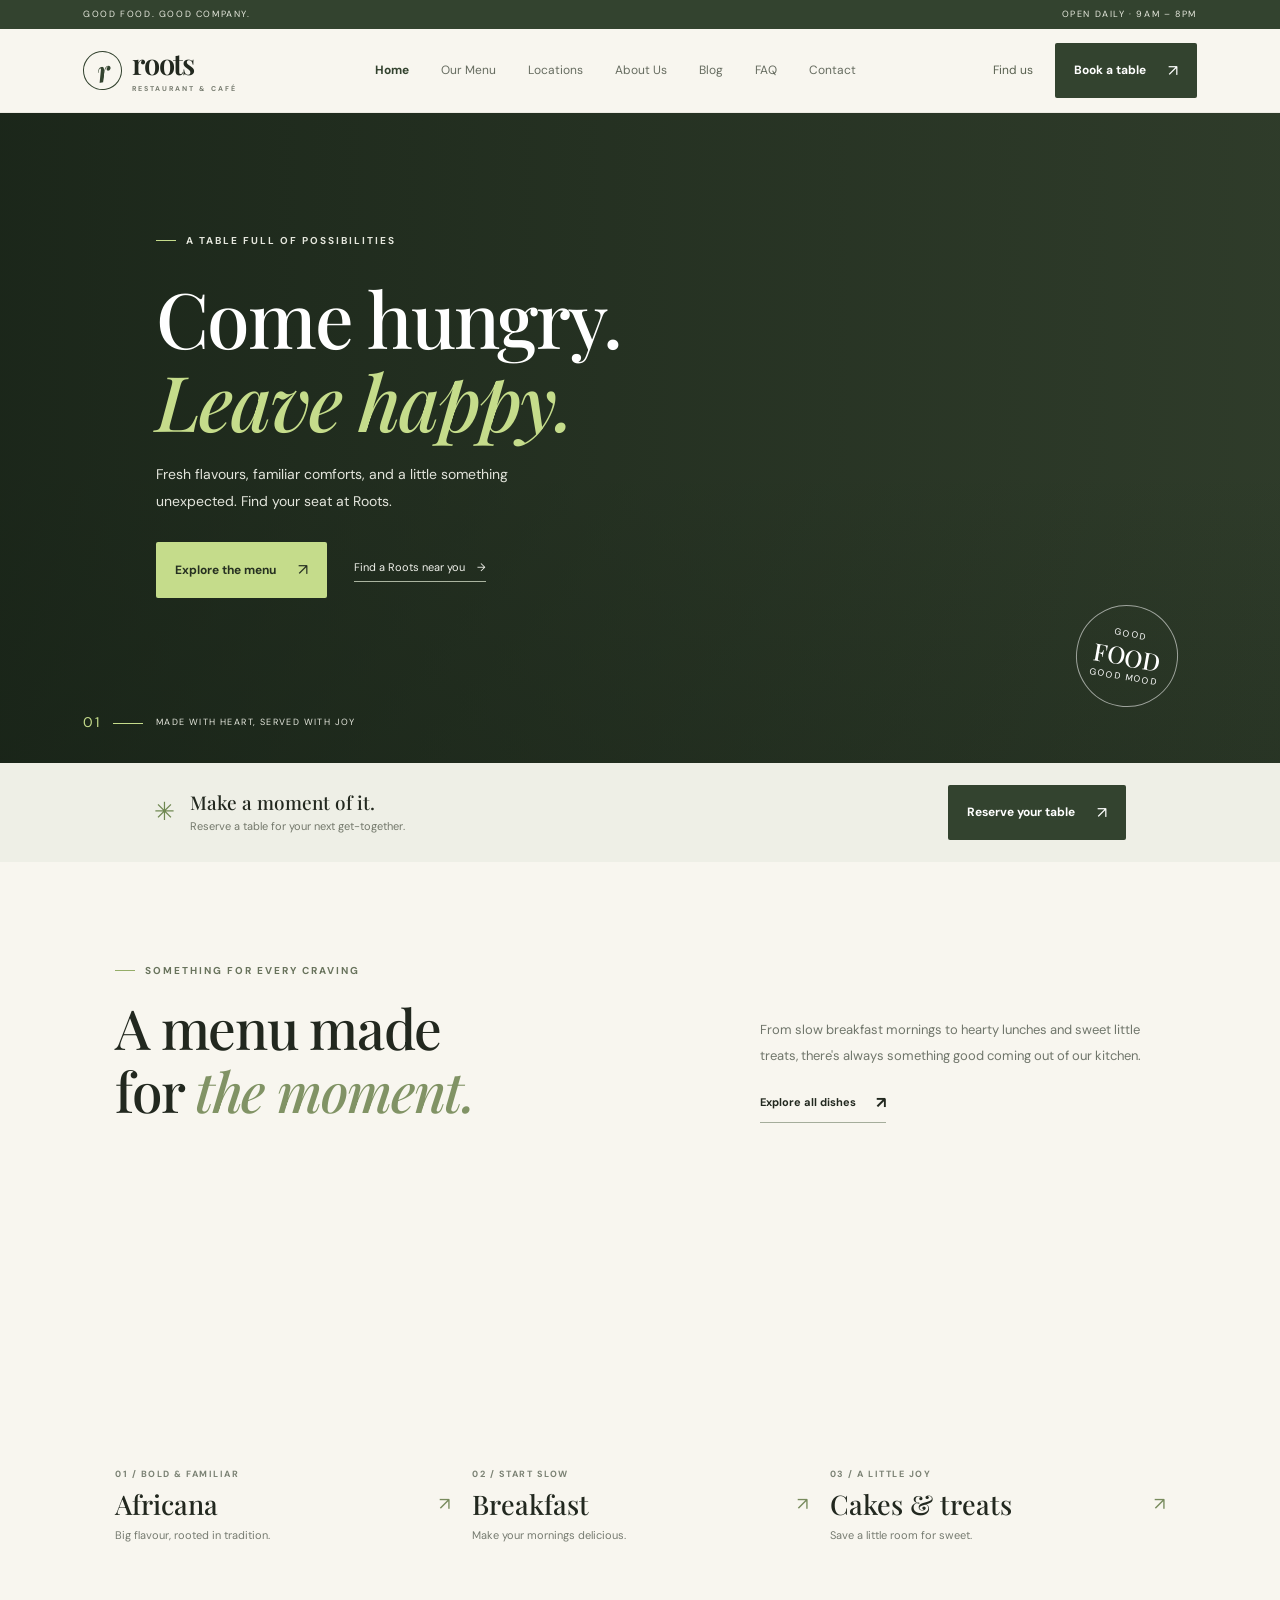
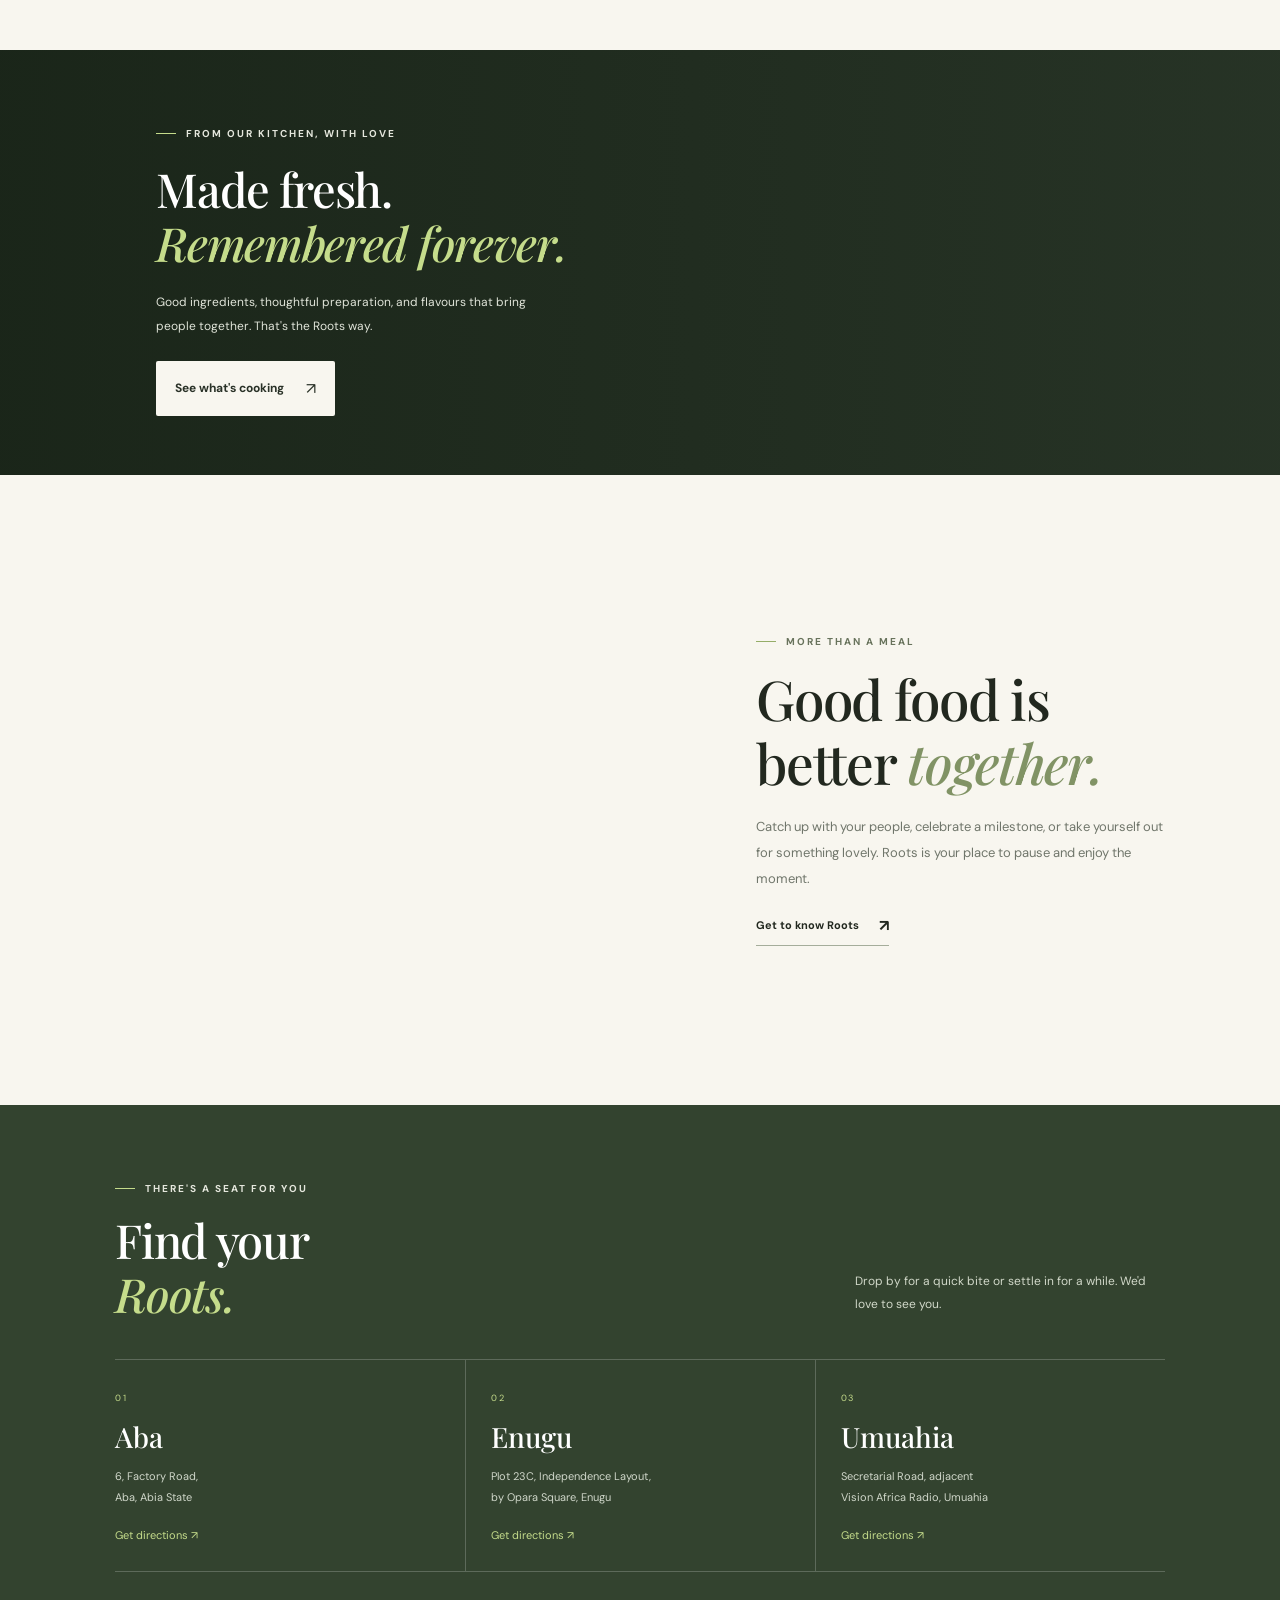
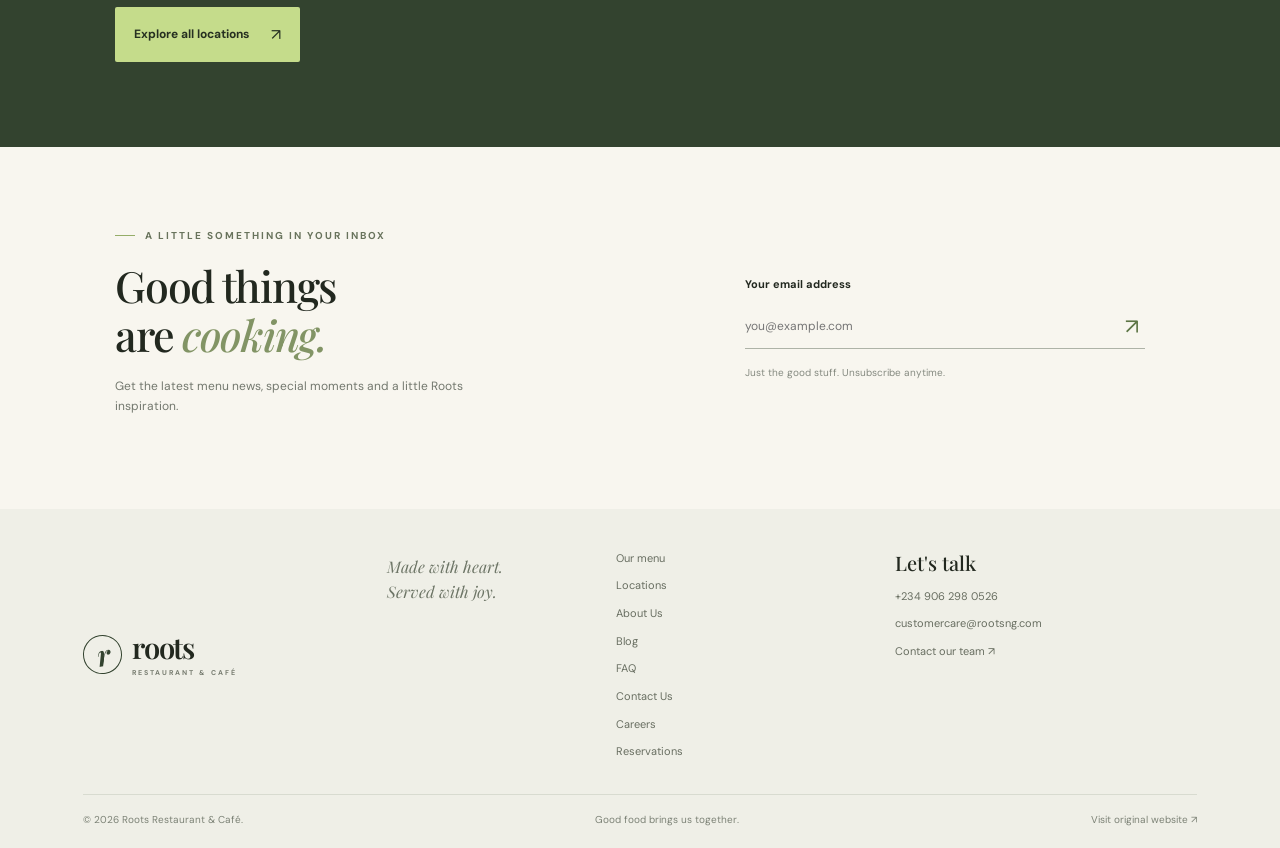
==== index.html @ daa07c72 "Add files via upload" ====
<!DOCTYPE html>
<html lang="en">
  <head>
    <meta charset="utf-8">
    <meta content="width=device-width,initial-scale=1" name="viewport">
    <meta content="Roots Restaurant &amp; Cafe — delicious food, warm hospitality and memorable moments." name="description">
    <title>Roots Restaurant & Café — Good food. Good company.</title>
    <link href="https://images.unsplash.com" rel="preconnect">
    <link href="style.css" rel="stylesheet">
    <script defer="" src="script.js"></script>
  </head>
  <body>
    <div class="announcement">
      <span>GOOD FOOD. GOOD COMPANY.</span>
      <span>OPEN DAILY · 9AM – 8PM</span>
    </div>
    <header class="header">
      <a class="logo" href="index.html">
        <span class="logo-leaf">r</span>
        <span>
          roots
          <small>RESTAURANT & CAFÉ</small>
        </span>
      </a>
      <button aria-expanded="false" aria-label="Open menu" class="menu-toggle">
        <i></i>
        <i></i>
        <i></i>
      </button>
      <nav class="nav">
        <a class="active" href="index.html">Home</a>
        <a href="menu.html">Our Menu</a>
        <a href="location.html">Locations</a>
        <a href="about.html">About Us</a>
        <a href="blog.html">Blog</a>
        <a href="faq.html">FAQ</a>
        <a href="contact.html">Contact</a>
      </nav>
      <div class="header-cta">
        <a class="text-cta" href="location.html">Find us</a>
        <a class="button button-dark" href="reservation.html">
          Book a table
          <span>↗</span>
        </a>
      </div>
    </header>
    <main>
      <section class="hero">
        <div class="hero-bg"></div>
        <div class="hero-overlay"></div>
        <div class="hero-content">
          <div class="kicker kicker-light">
            <span></span>
            A TABLE FULL OF POSSIBILITIES
          </div>
          <h1>
            Come hungry.
            <br>
            <em>Leave happy.</em>
          </h1>
          <p>Fresh flavours, familiar comforts, and a little something unexpected. Find your seat at Roots.</p>
          <div class="hero-actions">
            <a class="button button-green" href="menu.html">
              Explore the menu
              <span>↗</span>
            </a>
            <a class="hero-link" href="location.html">
              Find a Roots near you
              <span>→</span>
            </a>
          </div>
        </div>
        <div class="hero-caption">
          <span>01</span>
          <span class="caption-line"></span>
          <span>MADE WITH HEART, SERVED WITH JOY</span>
        </div>
        <div class="hero-stamp">
          <span>GOOD</span>
          <b>FOOD</b>
          <span>GOOD MOOD</span>
        </div>
      </section>
      <section class="booking-strip">
        <div class="strip-copy">
          <span class="strip-icon">✳</span>
          <span>
            <b>Make a moment of it.</b>
            <small>Reserve a table for your next get-together.</small>
          </span>
        </div>
        <a class="button button-dark" href="reservation.html">
          Reserve your table
          <span>↗</span>
        </a>
      </section>
      <section class="section menu-intro">
        <div class="section-top">
          <div>
            <div class="kicker">
              <span></span>
              SOMETHING FOR EVERY CRAVING
            </div>
            <h2>
              A menu made
              <br>
              for
              <em>the moment.</em>
            </h2>
          </div>
          <div class="intro-text">
            <p>From slow breakfast mornings to hearty lunches and sweet little treats, there's always something good coming out of our kitchen.</p>
            <a class="under-link" href="menu.html">
              Explore all dishes
              <span>↗</span>
            </a>
          </div>
        </div>
        <div class="category-grid">
          <a class="category-card category-africana" href="menu.html#africana">
            <div class="category-img"></div>
            <span class="category-number">01 / BOLD & FAMILIAR</span>
            <div class="category-bottom">
              <h3>Africana</h3>
              <span>↗</span>
            </div>
            <p>Big flavour, rooted in tradition.</p>
          </a>
          <a class="category-card category-breakfast" href="menu.html#breakfast">
            <div class="category-img"></div>
            <span class="category-number">02 / START SLOW</span>
            <div class="category-bottom">
              <h3>Breakfast</h3>
              <span>↗</span>
            </div>
            <p>Make your mornings delicious.</p>
          </a>
          <a class="category-card category-cakes" href="menu.html#cakes">
            <div class="category-img"></div>
            <span class="category-number">03 / A LITTLE JOY</span>
            <div class="category-bottom">
              <h3>Cakes & treats</h3>
              <span>↗</span>
            </div>
            <p>Save a little room for sweet.</p>
          </a>
        </div>
      </section>
      <section class="specials">
        <div class="specials-image"></div>
        <div class="specials-content">
          <div class="kicker kicker-light">
            <span></span>
            FROM OUR KITCHEN, WITH LOVE
          </div>
          <h2>
            Made fresh.
            <br>
            <em>Remembered forever.</em>
          </h2>
          <p>Good ingredients, thoughtful preparation, and flavours that bring people together. That's the Roots way.</p>
          <a class="button button-light" href="menu.html">
            See what's cooking
            <span>↗</span>
          </a>
        </div>
      </section>
      <section class="section experience">
        <div class="experience-image"></div>
        <div class="experience-copy">
          <div class="kicker">
            <span></span>
            MORE THAN A MEAL
          </div>
          <h2>
            Good food is
            <br>
            better
            <em>together.</em>
          </h2>
          <p>Catch up with your people, celebrate a milestone, or take yourself out for something lovely. Roots is your place to pause and enjoy the moment.</p>
          <a class="under-link" href="about.html">
            Get to know Roots
            <span>↗</span>
          </a>
        </div>
      </section>
      <section class="locations">
        <div class="section">
          <div class="kicker kicker-light">
            <span></span>
            THERE'S A SEAT FOR YOU
          </div>
          <div class="location-heading">
            <h2>
              Find your
              <br>
              <em>Roots.</em>
            </h2>
            <p>Drop by for a quick bite or settle in for a while. We'd love to see you.</p>
          </div>
          <div class="location-grid">
            <article>
              <span class="location-num">01</span>
              <h3>Aba</h3>
              <p>
                6, Factory Road,
                <br>
                Aba, Abia State
              </p>
              <a href="location.html#aba">Get directions ↗</a>
            </article>
            <article>
              <span class="location-num">02</span>
              <h3>Enugu</h3>
              <p>
                Plot 23C, Independence Layout,
                <br>
                by Opara Square, Enugu
              </p>
              <a href="location.html#enugu">Get directions ↗</a>
            </article>
            <article>
              <span class="location-num">03</span>
              <h3>Umuahia</h3>
              <p>
                Secretarial Road, adjacent
                <br>
                Vision Africa Radio, Umuahia
              </p>
              <a href="location.html#umuahia">Get directions ↗</a>
            </article>
          </div>
          <a class="button button-green" href="location.html">
            Explore all locations
            <span>↗</span>
          </a>
        </div>
      </section>
      <section class="newsletter section">
        <div>
          <div class="kicker">
            <span></span>
            A LITTLE SOMETHING IN YOUR INBOX
          </div>
          <h2>
            Good things
            <br>
            are
            <em>cooking.</em>
          </h2>
          <p>Get the latest menu news, special moments and a little Roots inspiration.</p>
        </div>
        <form id="newsletter-form">
          <label for="email">Your email address</label>
          <div class="email-row">
            <input id="email" placeholder="you@example.com" required="" type="email">
            <button aria-label="Subscribe" type="submit">↗</button>
          </div>
          <small>Just the good stuff. Unsubscribe anytime.</small>
        </form>
      </section>
    </main>
    <footer class="footer">
      <div class="footer-main">
        <a class="logo" href="index.html">
          <span class="logo-leaf">r</span>
          <span>
            roots
            <small>RESTAURANT & CAFÉ</small>
          </span>
        </a>
        <p>
          Made with heart.
          <br>
          Served with joy.
        </p>
        <div class="footer-links">
          <a href="menu.html">Our menu</a>
          <a href="location.html">Locations</a>
          <a href="about.html">About Us</a>
          <a href="blog.html">Blog</a>
          <a href="faq.html">FAQ</a>
          <a href="contact.html">Contact Us</a>
          <a href="careers.html">Careers</a>
          <a href="reservation.html">Reservations</a>
        </div>
        <div class="footer-contact">
          <b>Let's talk</b>
          <a href="tel:+2349062980526">+234 906 298 0526</a>
          <a href="mailto:customercare@rootsng.com">customercare@rootsng.com</a>
          <a href="contact.html">Contact our team ↗</a>
        </div>
      </div>
      <div class="footer-bottom">
        <span>© 2026 Roots Restaurant & Café.</span>
        <span>Good food brings us together.</span>
        <a href="https://www.rootsng.com/location" rel="noopener" target="_blank">Visit original website ↗</a>
      </div>
    </footer>
    <div aria-live="polite" class="toast" role="status"></div>
  </body>
</html>
---- style.css ----
@import url('https://fonts.googleapis.com/css2?family=DM+Sans:wght@400;500;600;700&family=Playfair+Display:ital,wght@0,500;0,600;0,700;1,500;1,600&display=swap');
:root {
    --ink:#22281f;
    --green:#33432f;
    --leaf:#c5dc8b;
    --cream:#f8f6ef;
    --muted:#74786d;
    --line:#e2e2d8;
    --serif:'Playfair Display',Georgia,serif;
    --sans:'DM Sans',Arial,sans-serif
}
* {
    box-sizing:border-box
}
html {
    scroll-behavior:smooth
}
body {
    margin:0;
    background:var(--cream);
    color:var(--ink);
    font-family:var(--sans);
    font-size:14px;
    line-height:1.7
}
a {
    color:inherit;
    text-decoration:none
}
button,input,select,textarea {
    font:inherit
}
button {
    cursor:pointer
}
.announcement {
    height:29px;
    background:var(--green);
    color:#e8eadf;
    display:flex;
    justify-content:space-between;
    align-items:center;
    padding:0 6.5%;
    font-size:8px;
    letter-spacing:1.6px
}
.header {
    height:84px;
    padding:0 6.5%;
    display:flex;
    align-items:center;
    justify-content:space-between;
    background:var(--cream);
    position:relative;
    z-index:10;
    border-bottom:1px solid #333b2510
}
.logo {
    display:flex;
    align-items:center;
    gap:10px;
    font-family:var(--serif);
    font-size:29px;
    font-weight:600;
    letter-spacing:-1.3px;
    line-height:1
}
.logo-leaf {
    display:grid;
    place-items:center;
    width:39px;
    height:39px;
    border:1px solid var(--green);
    border-radius:50%;
    color:var(--green);
    font-size:29px;
    font-style:italic;
    transform:rotate(-10deg)
}
.logo small {
    display:block;
    font:700 7px var(--sans);
    letter-spacing:2px;
    margin-top:6px;
    color:#777c70
}
.nav {
    display:flex;
    gap:32px;
    align-items:center;
    font-size:11px;
    color:#666c60
}
.nav a {
    padding:13px 0;
    transition:color .2s
}
.nav a:hover,.nav a.active {
    color:var(--green);
    font-weight:700
}
.header-cta {
    display:flex;
    align-items:center;
    gap:22px;
    font-size:11px
}
.text-cta {
    color:#596150
}
.button {
    display:inline-flex;
    align-items:center;
    justify-content:center;
    gap:22px;
    padding:14px 19px;
    border:0;
    border-radius:2px;
    font-size:11px;
    font-weight:700;
    transition:transform .2s,background .2s
}
.button:hover {
    transform:translateY(-2px)
}
.button span {
    font-size:16px;
    font-weight:400
}
.button-dark {
    background:var(--green);
    color:#fff
}
.button-dark:hover {
    background:#40543b
}
.button-green {
    background:var(--leaf);
    color:#263021
}
.button-green:hover {
    background:#d4e8a5
}
.button-light {
    background:#f8f6ef;
    color:#293127
}
.menu-toggle {
    display:none;
    border:0;
    background:none;
    padding:8px
}
.menu-toggle i {
    display:block;
    width:23px;
    height:2px;
    background:var(--green);
    margin:5px
}
.hero {
    height:650px;
    min-height:530px;
    position:relative;
    background:#303d2b;
    color:white;
    overflow:hidden
}
.hero-bg,.specials-image {
    position:absolute;
    inset:0;
    background-size:cover;
    background-position:center
}
.hero-bg {
    background-image:url('https://images.unsplash.com/photo-1414235077428-338989a2e8c0?auto=format&fit=crop&w=2200&q=88');
    background-position:center 56%;
    transform:scale(1.02)
}
.hero-overlay {
    position:absolute;
    inset:0;
    background:linear-gradient(90deg,rgba(21,32,21,.77),rgba(21,32,21,.36) 54%,rgba(21,32,21,.05)),linear-gradient(0deg,rgba(21,32,21,.25),transparent 45%)
}
.hero-content {
    position:relative;
    z-index:1;
    padding:119px 0 0 12.2%;
    max-width:740px
}
.kicker {
    display:flex;
    align-items:center;
    gap:10px;
    font-size:9px;
    letter-spacing:2px;
    font-weight:700;
    color:#68735c
}
.kicker>span {
    width:20px;
    height:1px;
    background:#95ad68;
    display:inline-block
}
.kicker-light {
    color:#e5e7dd
}
.kicker-light>span {
    background:var(--leaf)
}
.hero h1,.page-hero h1,.about-hero h1 {
    font:500 clamp(50px,6vw,80px)/1.08 var(--serif);
    letter-spacing:-2px;
    margin:27px 0 19px
}
.hero h1 em,.section h2 em,.specials h2 em,.location-heading h2 em,.page-hero h1 em,.callout h2 em,.about-hero h1 em,.experience-copy h2 em,.reservation-aside h3 em {
    color:var(--leaf);
    font-weight:500
}
.hero-content>p {
    max-width:430px;
    color:#e3e5dc;
    font-size:13px;
    line-height:1.95;
    margin-bottom:27px
}
.hero-actions {
    display:flex;
    align-items:center;
    gap:27px;
    flex-wrap:wrap
}
.hero-link {
    font-size:10px;
    color:#f0f1eb;
    border-bottom:1px solid #aab4a0;
    padding-bottom:5px
}
.hero-link span {
    margin-left:9px
}
.hero-caption {
    position:absolute;
    left:6.5%;
    bottom:28px;
    display:flex;
    align-items:center;
    gap:13px;
    color:#e5e7dd;
    font-size:8px;
    letter-spacing:1.4px
}
.hero-caption>span:first-child {
    font-size:14px;
    color:var(--leaf)
}
.caption-line {
    width:30px;
    height:1px;
    background:var(--leaf)
}
.hero-stamp {
    position:absolute;
    right:8%;
    bottom:56px;
    width:102px;
    height:102px;
    border:1px solid #ffffff8c;
    border-radius:50%;
    display:flex;
    flex-direction:column;
    align-items:center;
    justify-content:center;
    line-height:1.2;
    transform:rotate(10deg);
    font-size:8px;
    letter-spacing:1.5px
}
.hero-stamp b {
    font:500 24px var(--serif);
    letter-spacing:0
}
.booking-strip {
    padding:22px 12%;
    display:flex;
    justify-content:space-between;
    align-items:center;
    background:#eeefe6;
    gap:20px
}
.strip-copy {
    display:flex;
    align-items:center;
    gap:15px
}
.strip-icon {
    font-size:25px;
    color:#6e8750
}
.strip-copy b,.strip-copy small {
    display:block
}
.strip-copy b {
    font:500 19px var(--serif)
}
.strip-copy small {
    font-size:10px;
    color:#73786b;
    margin-top:2px
}
.section {
    width:82%;
    max-width:1250px;
    margin:0 auto
}
.menu-intro {
    padding:100px 0 105px
}
.section-top {
    display:grid;
    grid-template-columns:1fr .75fr;
    gap:10%;
    align-items:end;
    margin-bottom:37px
}
.section h2,.specials h2,.location-heading h2,.experience-copy h2,.newsletter h2 {
    font:500 clamp(37px,4.4vw,55px)/1.15 var(--serif);
    letter-spacing:-1.3px;
    margin:17px 0 0
}
.section h2 em,.experience-copy h2 em {
    color:#819365
}
.intro-text {
    max-width:405px
}
.intro-text p,.experience-copy p {
    font-size:12px;
    color:#70766b;
    line-height:2;
    margin-bottom:20px
}
.under-link {
    display:inline-flex;
    align-items:center;
    gap:20px;
    padding-bottom:6px;
    border-bottom:1px solid #a5ad9b;
    font-size:10px;
    font-weight:700
}
.under-link span {
    font-size:16px
}
.category-grid {
    display:grid;
    grid-template-columns:repeat(3,1fr);
    gap:22px
}
.category-card {
    display:block;
    min-width:0
}
.category-img {
    height:290px;
    background-size:cover;
    background-position:center;
    transition:transform .4s
}
.category-card:hover .category-img {
    transform:scale(1.015)
}
.category-africana .category-img {
    background-image:url('https://images.unsplash.com/photo-1604329760661-e71dc83f8f26?auto=format&fit=crop&w=900&q=85')
}
.category-breakfast .category-img {
    background-image:url('https://images.unsplash.com/photo-1533089860892-a7c6f0a88666?auto=format&fit=crop&w=900&q=85')
}
.category-cakes .category-img {
    background-image:url('https://images.unsplash.com/photo-1578985545062-69928b1d9587?auto=format&fit=crop&w=900&q=85')
}
.category-number {
    display:block;
    margin-top:17px;
    font-size:8px;
    letter-spacing:1.5px;
    color:#7a8173;
    font-weight:700
}
.category-bottom {
    display:flex;
    justify-content:space-between;
    align-items:center;
    margin-top:4px
}
.category-bottom h3 {
    font:500 27px var(--serif);
    margin:0
}
.category-bottom span {
    font-size:18px;
    color:#788b5d
}
.category-card p {
    font-size:10px;
    color:#767b70;
    margin:4px 0 0
}
.specials {
    height:425px;
    position:relative;
    color:white;
    overflow:hidden;
    background:#2b382a
}
.specials-image {
    background-image:url('https://images.unsplash.com/photo-1559339352-11d035aa65de?auto=format&fit=crop&w=1900&q=85');
    background-position:center 50%
}
.specials:after {
    content:"";
    position:absolute;
    inset:0;
    background:linear-gradient(90deg,rgba(23,34,22,.83),rgba(23,34,22,.22))
}
.specials-content {
    position:relative;
    z-index:1;
    padding:75px 0 0 12.2%;
    max-width:650px
}
.specials h2 {
    font-size:47px;
    margin:20px 0
}
.specials-content p {
    max-width:380px;
    color:#e0e4d9;
    font-size:11px;
    line-height:2;
    margin-bottom:23px
}
.experience {
    display:grid;
    grid-template-columns:1.05fr .8fr;
    gap:10%;
    align-items:center;
    padding-top:100px;
    padding-bottom:100px
}
.experience-image {
    min-height:430px;
    background:url('https://images.unsplash.com/photo-1552566626-52f8b828add9?auto=format&fit=crop&w=1200&q=85') center/cover
}
.experience-copy {
    max-width:420px
}
.experience-copy h2 {
    margin-bottom:20px
}
.locations {
    background:var(--green);
    color:#fff;
    padding:75px 0 85px
}
.locations .section {
    width:82%
}
.location-heading {
    display:flex;
    justify-content:space-between;
    align-items:end;
    gap:30px;
    margin-bottom:38px
}
.location-heading h2 {
    font-size:47px;
    margin:16px 0 0
}
.location-heading h2 em {
    color:var(--leaf)
}
.location-heading p {
    max-width:310px;
    font-size:11px;
    line-height:1.9;
    color:#d1d8c9;
    margin:0 0 5px
}
.location-grid {
    display:grid;
    grid-template-columns:repeat(3,1fr);
    gap:0;
    margin-bottom:35px;
    border-top:1px solid #ffffff35;
    border-bottom:1px solid #ffffff35
}
.location-grid article {
    padding:24px 22px 26px 0
}
.location-grid article+article {
    border-left:1px solid #ffffff35;
    padding-left:25px
}
.location-num {
    color:var(--leaf);
    font-size:9px;
    letter-spacing:1.5px
}
.location-grid h3 {
    font:500 28px var(--serif);
    margin:9px 0
}
.location-grid p {
    font-size:10px;
    color:#d0d7ca;
    line-height:1.9;
    margin-bottom:18px
}
.location-grid a {
    display:block;
    font-size:10px;
    color:var(--leaf);
    margin-top:9px
}
.newsletter {
    display:grid;
    grid-template-columns:1fr .8fr;
    gap:10%;
    align-items:center;
    padding-top:80px;
    padding-bottom:80px
}
.newsletter h2 {
    font-size:43px
}
.newsletter h2 em {
    color:#829465
}
.newsletter>div>p {
    font-size:11px;
    color:#73786e;
    max-width:370px;
    margin-top:16px
}
.newsletter form {
    width:100%;
    max-width:400px
}
.newsletter form label {
    font-size:10px;
    font-weight:700
}
.email-row {
    display:flex;
    border-bottom:1px solid #aeb3a7;
    margin:8px 0 10px
}
.email-row input {
    flex:1;
    min-width:0;
    padding:12px 0;
    border:0;
    background:transparent;
    outline:0;
    font-size:11px
}
.email-row button {
    border:0;
    background:transparent;
    color:#5d7545;
    font-size:22px
}
.newsletter form small {
    font-size:9px;
    color:#858a80
}
.footer {
    background:#efefe7;
    padding:40px 6.5% 20px
}
.footer-main {
    display:grid;
    grid-template-columns:1.1fr .8fr 1fr 1.2fr;
    gap:28px;
    padding-bottom:33px
}
.footer-main>p {
    font:italic 16px/1.6 var(--serif);
    color:#6d7566;
    margin:5px 0
}
.footer-links,.footer-contact {
    display:flex;
    flex-direction:column;
    gap:9px;
    font-size:10px;
    color:#686e61
}
.footer-contact b {
    font:500 20px var(--serif);
    color:var(--ink);
    margin-bottom:2px
}
.footer-bottom {
    border-top:1px solid #d8dbd0;
    padding-top:16px;
    display:flex;
    justify-content:space-between;
    gap:15px;
    font-size:9px;
    color:#7c8276
}
.page-hero {
    background:#eeefe6;
    padding:73px 9% 55px
}
.page-hero h1 {
    font-size:64px;
    margin:20px 0 14px
}
.page-hero h1 em {
    color:#819365
}
.page-hero>p {
    font-size:12px;
    color:#6f756a;
    max-width:510px
}
.menu-tabs {
    display:flex;
    flex-wrap:wrap;
    gap:10px;
    margin-top:30px
}
.menu-tabs a {
    padding:10px 15px;
    background:#fff;
    border:1px solid #e0e2d8;
    font-size:10px;
    transition:background .2s
}
.menu-tabs a:hover {
    background:var(--leaf)
}
.dishes-section {
    padding-top:60px;
    padding-bottom:30px;
    scroll-margin-top:25px
}
.dish-heading {
    margin-bottom:25px
}
.dish-heading h2 {
    font-size:37px;
    margin:12px 0 4px
}
.dish-heading h2 em {
    color:#819365
}
.dish-heading p {
    font-size:11px;
    color:#777d72;
    margin:0
}
.dish-grid {
    display:grid;
    grid-template-columns:1fr 1fr;
    gap:24px
}
.dish {
    display:grid;
    grid-template-columns:190px 1fr;
    gap:20px;
    align-items:center;
    background:#fff;
    padding:13px
}
.dish-img {
    height:150px;
    background-size:cover;
    background-position:center
}
.dish-breakfast {
    background-image:url('https://images.unsplash.com/photo-1533089860892-a7c6f0a88666?auto=format&fit=crop&w=600&q=80')
}
.dish-pancakes {
    background-image:url('https://images.unsplash.com/photo-1528207776546-365bb710ee93?auto=format&fit=crop&w=600&q=80')
}
.dish-rice {
    background-image:url('https://images.unsplash.com/photo-1604329760661-e71dc83f8f26?auto=format&fit=crop&w=600&q=80')
}
.dish-soup {
    background-image:url('https://images.unsplash.com/photo-1547592180-85f173990554?auto=format&fit=crop&w=600&q=80')
}
.dish-pasta {
    background-image:url('https://images.unsplash.com/photo-1473093295043-cdd812d0e601?auto=format&fit=crop&w=600&q=80')
}
.dish-chicken {
    background-image:url('https://images.unsplash.com/photo-1532550907401-a500c9a57435?auto=format&fit=crop&w=600&q=80')
}
.dish-noodles {
    background-image:url('https://images.unsplash.com/photo-1569718212165-3a8278d5f624?auto=format&fit=crop&w=600&q=80')
}
.dish-asian {
    background-image:url('https://images.unsplash.com/photo-1512058564366-18510be2db19?auto=format&fit=crop&w=600&q=80')
}
.dish-cake {
    background-image:url('https://images.unsplash.com/photo-1578985545062-69928b1d9587?auto=format&fit=crop&w=600&q=80')
}
.dish-dessert {
    background-image:url('https://images.unsplash.com/photo-1488477181946-6428a0291777?auto=format&fit=crop&w=600&q=80')
}
.dish-drink {
    background-image:url('https://images.unsplash.com/photo-1513558161293-cdaf765edfd7?auto=format&fit=crop&w=600&q=80')
}
.dish-coffee {
    background-image:url('https://images.unsplash.com/photo-1509042239860-f550ce710b93?auto=format&fit=crop&w=600&q=80')
}
.dish h3 {
    font:500 21px var(--serif);
    margin:0 0 6px
}
.dish p {
    font-size:10px;
    color:#74796e;
    margin:0 0 10px
}
.dish span {
    font-size:9px;
    color:#7b8b5d
}
.callout {
    background:var(--green);
    color:#fff;
    text-align:center;
    padding:70px 20px 78px
}
.callout h2 {
    font:500 45px/1.2 var(--serif);
    margin:18px 0 25px
}
.callout h2 em {
    color:var(--leaf)
}
.callout .kicker {
    justify-content:center
}
.locations-page {
    padding-top:65px;
    padding-bottom:85px
}
.location-feature {
    display:grid;
    grid-template-columns:1fr 1fr;
    gap:8%;
    align-items:center;
    margin-bottom:65px
}
.location-photo {
    min-height:360px;
    background:url('https://images.unsplash.com/photo-1559339352-11d035aa65de?auto=format&fit=crop&w=1000&q=85') center/cover
}
.location-feature-copy h2 {
    font:500 39px/1.2 var(--serif);
    margin:16px 0
}
.location-feature-copy h2 em {
    color:#819365
}
.location-feature-copy p {
    font-size:11px;
    color:#71776c;
    line-height:2;
    margin-bottom:22px
}
.location-cards {
    display:grid;
    grid-template-columns:repeat(3,1fr);
    gap:18px
}
.location-cards article {
    background:#fff;
    padding:23px;
    border:1px solid var(--line);
    scroll-margin-top:30px
}
.location-card-top {
    display:flex;
    justify-content:space-between;
    color:#7b856b;
    font-size:8px;
    letter-spacing:1.4px
}
.location-pin {
    font-size:20px;
    color:#82975f
}
.location-cards h3 {
    font:500 30px var(--serif);
    margin:15px 0 8px
}
.location-cards p {
    font-size:10px;
    color:#6f756a;
    line-height:1.9;
    min-height:40px
}
.location-cards a {
    display:block;
    color:#5b7043;
    font-size:10px;
    font-weight:700;
    margin-top:12px
}
.location-note {
    font-size:9px;
    color:#777d72;
    margin-top:20px
}
.about-hero {
    padding:80px 9% 70px
}
.about-hero h1 {
    font-size:68px
}
.about-hero h1 em {
    color:#819365
}
.about-hero>p {
    font-size:13px;
    line-height:2;
    color:#6e7469;
    max-width:650px
}
.about-wide-image {
    height:400px;
    margin-top:38px;
    background:url('https://images.unsplash.com/photo-1559339352-11d035aa65de?auto=format&fit=crop&w=1800&q=85') center/cover
}
.about-experience {
    padding-top:75px
}
.reservation-section {
    display:grid;
    grid-template-columns:minmax(0,1fr) 320px;
    gap:55px;
    padding-top:55px;
    padding-bottom:90px
}
.reservation-form {
    background:#fff;
    border:1px solid var(--line);
    padding:30px
}
.reservation-form h2 {
    font:500 30px var(--serif);
    margin:0 0 5px
}
.form-intro {
    font-size:11px;
    color:#74796e;
    margin-bottom:25px
}
.reservation-grid {
    display:grid;
    grid-template-columns:1fr 1fr;
    gap:0 17px
}
.reservation-form label {
    display:block;
    font-size:10px;
    font-weight:700;
    margin-bottom:15px
}
.reservation-form input,.reservation-form select,.reservation-form textarea {
    display:block;
    width:100%;
    padding:12px;
    border:1px solid var(--line);
    background:white;
    border-radius:0;
    margin-top:7px;
    font-size:11px;
    color:var(--ink)
}
.reservation-form .full-field {
    grid-column:1/-1
}
.form-note {
    font-size:9px;
    color:#797f73;
    margin:16px 0 0
}
.reservation-aside {
    background:#eeefe6;
    padding:23px;
    height:max-content
}
.reservation-aside-image {
    height:180px;
    background:url('https://images.unsplash.com/photo-1414235077428-338989a2e8c0?auto=format&fit=crop&w=700&q=80') center/cover;
    margin:-23px -23px 25px
}
.reservation-aside h3 {
    font:500 28px/1.25 var(--serif);
    margin:13px 0
}
.reservation-aside h3 em {
    color:#819365
}
.reservation-aside p,.reservation-aside small {
    font-size:10px;
    color:#73796e;
    line-height:1.9
}
.reservation-aside>a {
    display:block;
    font-size:10px;
    color:#52673d;
    font-weight:700;
    margin-top:12px
}
.reservation-aside small {
    display:block;
    margin-top:22px
}
.toast {
    position:fixed;
    bottom:22px;
    left:50%;
    transform:translate(-50%,20px);
    background:var(--green);
    color:#fff;
    padding:13px 19px;
    font-size:11px;
    z-index:50;
    opacity:0;
    pointer-events:none;
    transition:.25s;
    max-width:calc(100% - 30px);
    box-shadow:0 8px 30px #0002
}
.toast.show {
    opacity:1;
    transform:translate(-50%,0)
}
@media(max-width:1000px) {
    .header {
        padding:0 4%;
        height:75px
    }
    .nav {
        gap:18px
    }
    .header-cta {
        gap:12px
    }
    .section {
        width:88%
    }
    .hero-content,.specials-content {
        padding-left:8%
    }
    .category-img {
        height:240px
    }
    .dish {
        grid-template-columns:135px 1fr;
        gap:13px
    }
    .dish-img {
        height:135px
    }
    .footer-main {
        grid-template-columns:1fr 1fr;
        gap:25px
    }
    .locations .section {
        width:88%
    }
}
@media(max-width:760px) {
    .announcement {
        padding:0 5%;
        font-size:7px;
        letter-spacing:1px
    }
    .header {
        height:70px;
        padding:0 5%
    }
    .logo {
        font-size:26px
    }
    .logo-leaf {
        width:34px;
        height:34px;
        font-size:25px
    }
    .menu-toggle {
        display:block;
        order:3
    }
    .header-cta {
        margin-left:auto;
        margin-right:12px
    }
    .header-cta .text-cta {
        display:none
    }
    .header-cta .button {
        padding:11px 12px;
        font-size:10px;
        gap:9px
    }
    .nav {
        display:none;
        position:absolute;
        top:69px;
        left:0;
        right:0;
        background:var(--cream);
        padding:10px 5% 20px;
        box-shadow:0 15px 25px #0000000b;
        flex-direction:column;
        align-items:stretch;
        gap:0;
        border-bottom:1px solid var(--line)
    }
    .nav.open {
        display:flex
    }
    .nav a {
        padding:13px 0;
        border-bottom:1px solid var(--line)
    }
    .hero {
        height:600px;
        min-height:530px
    }
    .hero-content {
        padding:112px 7% 0
    }
    .hero h1 {
        font-size:clamp(51px,9vw,68px)
    }
    .hero-stamp {
        width:75px;
        height:75px;
        right:6%;
        bottom:65px;
        font-size:6px
    }
    .hero-stamp b {
        font-size:18px
    }
    .booking-strip {
        padding:20px 6%;
        gap:12px
    }
    .strip-copy {
        gap:10px
    }
    .strip-copy b {
        font-size:16px
    }
    .strip-copy small {
        font-size:9px
    }
    .booking-strip .button {
        font-size:9px;
        padding:12px;
        gap:8px;
        white-space:nowrap
    }
    .menu-intro {
        padding:75px 0
    }
    .section-top {
        grid-template-columns:1fr;
        gap:22px
    }
    .category-grid {
        gap:15px
    }
    .category-img {
        height:205px
    }
    .category-bottom h3 {
        font-size:22px
    }
    .specials-content {
        padding:75px 7% 0
    }
    .specials h2 {
        font-size:41px
    }
    .experience {
        grid-template-columns:1fr;
        gap:30px;
        padding-top:70px;
        padding-bottom:70px
    }
    .experience-image {
        min-height:330px
    }
    .location-heading {
        align-items:start;
        flex-direction:column;
        gap:14px
    }
    .location-grid article {
        padding-right:12px
    }
    .location-grid article+article {
        padding-left:14px
    }
    .location-grid h3 {
        font-size:24px
    }
    .newsletter {
        grid-template-columns:1fr;
        gap:25px;
        padding-top:65px;
        padding-bottom:65px
    }
    .footer-main {
        grid-template-columns:1fr 1fr
    }
    .footer-bottom {
        flex-wrap:wrap
    }
    .page-hero {
        padding:58px 7% 45px
    }
    .page-hero h1 {
        font-size:53px
    }
    .dish-grid {
        grid-template-columns:1fr
    }
    .dish {
        grid-template-columns:180px 1fr
    }
    .location-feature {
        grid-template-columns:1fr;
        gap:25px
    }
    .location-photo {
        min-height:300px
    }
    .location-cards {
        grid-template-columns:1fr 1fr
    }
    .about-hero {
        padding:60px 7%
    }
    .about-hero h1 {
        font-size:57px
    }
    .about-wide-image {
        height:300px
    }
    .reservation-section {
        grid-template-columns:1fr;
        gap:25px
    }
    .reservation-aside {
        max-width:none
    }
}
@media(max-width:520px) {
    .announcement {
        font-size:6px;
        letter-spacing:.8px
    }
    .header {
        height:65px
    }
    .nav {
        top:64px
    }
    .logo {
        font-size:24px;
        gap:7px
    }
    .logo small {
        font-size:6px;
        letter-spacing:1.5px
    }
    .logo-leaf {
        width:31px;
        height:31px;
        font-size:23px
    }
    .header-cta .button {
        padding:10px;
        font-size:9px
    }
    .hero {
        height:590px
    }
    .hero-content {
        padding:105px 7% 0
    }
    .hero h1 {
        font-size:51px;
        letter-spacing:-1.5px
    }
    .hero-content>p {
        font-size:12px
    }
    .hero-actions {
        gap:17px
    }
    .hero-link {
        font-size:9px
    }
    .hero-stamp {
        display:none
    }
    .hero-caption {
        left:7%;
        bottom:22px;
        font-size:7px
    }
    .booking-strip {
        align-items:start;
        flex-direction:column;
        padding:20px 6%
    }
    .strip-copy small {
        font-size:9px
    }
    .section {
        width:88%
    }
    .menu-intro {
        padding:62px 0
    }
    .section h2 {
        font-size:40px
    }
    .category-grid {
        grid-template-columns:1fr;
        gap:28px
    }
    .category-img {
        height:270px
    }
    .category-bottom h3 {
        font-size:26px
    }
    .specials {
        height:410px
    }
    .specials-content {
        padding:68px 7% 0
    }
    .specials h2 {
        font-size:38px
    }
    .experience-image {
        min-height:270px
    }
    .experience-copy h2 {
        font-size:39px
    }
    .locations {
        padding:60px 0
    }
    .location-heading h2 {
        font-size:43px
    }
    .location-grid {
        grid-template-columns:1fr
    }
    .location-grid article,.location-grid article+article {
        padding:20px 0;
        border-left:0;
        border-bottom:1px solid #ffffff35
    }
    .location-grid article:last-child {
        border-bottom:0
    }
    .location-grid h3 {
        font-size:27px
    }
    .newsletter h2 {
        font-size:40px
    }
    .footer-main {
        grid-template-columns:1fr;
        gap:22px
    }
    .footer-main>p {
        font-size:14px
    }
    .footer-bottom {
        font-size:8px;
        line-height:1.7
    }
    .page-hero {
        padding:52px 7% 38px
    }
    .page-hero h1 {
        font-size:45px;
        letter-spacing:-1.5px
    }
    .menu-tabs {
        gap:7px
    }
    .menu-tabs a {
        padding:9px 10px;
        font-size:9px
    }
    .dishes-section {
        padding-top:45px
    }
    .dish-heading h2 {
        font-size:33px
    }
    .dish {
        grid-template-columns:115px 1fr;
        gap:12px;
        padding:9px
    }
    .dish-img {
        height:125px
    }
    .dish h3 {
        font-size:18px
    }
    .dish p {
        font-size:9px
    }
    .dish span {
        font-size:8px
    }
    .callout {
        padding:55px 15px
    }
    .callout h2 {
        font-size:39px
    }
    .location-cards {
        grid-template-columns:1fr
    }
    .location-cards article {
        padding:22px
    }
    .location-photo {
        min-height:250px
    }
    .location-feature-copy h2 {
        font-size:35px
    }
    .about-hero {
        padding:52px 7%
    }
    .about-hero h1 {
        font-size:47px
    }
    .about-wide-image {
        height:240px
    }
    .reservation-section {
        padding-top:35px;
        padding-bottom:60px
    }
    .reservation-form {
        padding:20px
    }
    .reservation-grid {
        grid-template-columns:1fr
    }
    .reservation-form .full-field {
        grid-column:auto
    }
    .reservation-aside-image {
        height:150px
    }
}
@media(prefers-reduced-motion:reduce) {
    html {
        scroll-behavior:auto
    }
    *,*:before,*:after {
        transition:none!important
    }
}
/* Additional pages and mobile interaction refinements */
.page-content {
    width:82%;
    max-width:1150px;
    margin:0 auto;
    padding:70px 0 90px
}
.page-lead {
    max-width:650px;
    color:#6f756a;
    font-size:13px;
    line-height:2
}
.content-grid {
    display:grid;
    grid-template-columns:repeat(3,minmax(0,1fr));
    gap:22px;
    margin-top:35px
}
.content-card {
    background:#fff;
    padding:25px;
    border:1px solid #e8e8df
}
.content-card h2,.content-card h3 {
    font:500 25px var(--serif);
    margin:8px 0
}
.content-card p {
    font-size:11px;
    color:#71776c;
    line-height:1.9
}
.content-card a {
    display:inline-block;
    margin-top:10px;
    font-size:10px;
    font-weight:700;
    border-bottom:1px solid #a5ad9b;
    padding-bottom:5px
}
.eyebrow {
    font-size:9px;
    font-weight:700;
    letter-spacing:1.8px;
    color:#819365
}
.contact-grid {
    display:grid;
    grid-template-columns:.9fr 1.1fr;
    gap:45px;
    align-items:start
}
.contact-list {
    display:grid;
    gap:14px;
    margin-top:25px
}
.contact-item {
    padding:18px 0;
    border-bottom:1px solid var(--line)
}
.contact-item b {
    display:block;
    font:500 21px var(--serif);
    margin-bottom:4px
}
.contact-item p,.contact-item a {
    font-size:11px;
    color:#6f756a;
    margin:0
}
.simple-form {
    background:#fff;
    padding:28px;
    border:1px solid #e8e8df
}
.simple-form label {
    display:block;
    font-size:10px;
    font-weight:700;
    margin:13px 0 5px
}
.simple-form input,.simple-form select,.simple-form textarea {
    width:100%;
    padding:12px;
    border:1px solid #dfe1d7;
    background:#fcfcf8;
    border-radius:2px;
    font-size:11px
}
.simple-form textarea {
    min-height:110px;
    resize:vertical
}
.simple-form button {
    margin-top:17px
}
.faq-list {
    max-width:850px;
    margin-top:35px
}
.faq-list details {
    border-bottom:1px solid var(--line);
    padding:20px 0
}
.faq-list summary {
    cursor:pointer;
    font:500 21px var(--serif);
    list-style:none;
    display:flex;
    justify-content:space-between;
    gap:18px
}
.faq-list summary:after {
    content:'+';
    font:400 20px var(--sans);
    color:#819365
}
.faq-list details[open] summary:after {
    content:'−'
}
.faq-list details p {
    font-size:12px;
    line-height:2;
    color:#6f756a;
    max-width:740px
}
.blog-card {
    padding:0 0 22px;
    background:#fff;
    border:1px solid #e8e8df;
    overflow:hidden
}
.blog-image {
    height:190px;
    background-size:cover;
    background-position:center
}
.blog-card>div:last-child {
    padding:20px
}
.blog-card h2 {
    font:500 25px/1.3 var(--serif);
    margin:10px 0
}
.blog-card p {
    font-size:11px;
    color:#71776c;
    line-height:1.9
}
.career-note {
    padding:25px;
    background:#eeefe6;
    margin-top:28px
}
.career-note h2 {
    font:500 29px var(--serif);
    margin:0 0 8px
}
.career-note p {
    font-size:11px;
    color:#6f756a
}
.form-note {
    font-size:10px;
    color:#777d71;
    margin-top:10px
}
.page-banner {
    background:var(--green);
    color:white;
    padding:55px 9%;
    margin-top:10px
}
.page-banner h2 {
    font:500 38px var(--serif);
    margin:0 0 10px
}
.page-banner p {
    font-size:11px;
    color:#d5dccd;
    max-width:580px
}
.page-banner .button {
    margin-top:12px
}
@media(hover:hover) and (pointer:fine) {
    .category-card:hover .category-img {
        transform:scale(1.015)
    }
}
@media(hover:none),(pointer:coarse) {
    .category-card:hover .category-img {
        transform:none
    }
    .category-img,.dish-img,.blog-image {
        transform:none!important;
        transition:none!important
    }
}
@media(max-width:760px) {
    .page-content {
        width:88%;
        padding:48px 0 65px
    }
    .content-grid {
        grid-template-columns:1fr;
        gap:15px
    }
    .contact-grid {
        grid-template-columns:1fr;
        gap:25px
    }
    .simple-form {
        padding:20px
    }
    .blog-image {
        height:210px
    }
    .faq-list summary {
        font-size:19px
    }
    .page-banner {
        padding:40px 7%
    }
    .page-banner h2 {
        font-size:31px
    }
    .nav {
        max-height:calc(100vh - 80px);
        overflow-y:auto;
        gap:0
    }
    .nav a {
        padding:12px 0
    }
    .header-cta .button {
        white-space:nowrap
    }
}
/* Accessibility refinement: slightly larger text for easier reading */
body {
    font-size:15px
}
.announcement {
    font-size:9px
}
.nav,.header-cta {
    font-size:12px
}
.button {
    font-size:12px
}
.kicker {
    font-size:10px
}
.hero-content>p {
    font-size:14px
}
.hero-link {
    font-size:11px
}
.hero-caption {
    font-size:9px
}
.hero-stamp {
    font-size:9px
}
.strip-copy small {
    font-size:11px
}
.intro-text p,.experience-copy p {
    font-size:13px
}
.under-link {
    font-size:11px
}
.category-number {
    font-size:9px
}
.category-card p {
    font-size:11px
}
.specials-content p {
    font-size:12px
}
.location-heading p {
    font-size:12px
}
.location-grid p,.location-grid a {
    font-size:11px
}
.newsletter>div>p {
    font-size:12px
}
.newsletter form label {
    font-size:11px
}
.email-row input {
    font-size:12px
}
.newsletter form small {
    font-size:10px
}
.footer-links,.footer-contact {
    font-size:11px
}
.footer-bottom {
    font-size:10px
}
.page-hero>p,.page-lead {
    font-size:14px
}
.menu-tabs a {
    font-size:11px
}
.dish p {
    font-size:11px
}
.dish span {
    font-size:10px
}
.location-cards p,.location-cards a {
    font-size:12px
}
.location-note {
    font-size:10px
}
.reservation-form label,.simple-form label {
    font-size:11px
}
.form-intro,.reservation-form input,.reservation-form select,.reservation-form textarea,.simple-form input,.simple-form select,.simple-form textarea {
    font-size:12px
}
.form-note {
    font-size:11px
}
.reservation-aside p,.reservation-aside small,.reservation-aside>a {
    font-size:11px
}
.content-card p,.blog-card p,.career-note p {
    font-size:12px
}
.content-card a {
    font-size:11px
}
.eyebrow {
    font-size:10px
}
.contact-item p,.contact-item a {
    font-size:12px
}
.page-banner p {
    font-size:12px
}
@media(max-width:760px) {
    .announcement {
        font-size:8px
    }
    .header-cta .button {
        font-size:11px
    }
    .hero-content>p {
        font-size:14px
    }
    .strip-copy small {
        font-size:10px
    }
    .booking-strip .button {
        font-size:10px
    }
    .hero-link {
        font-size:10px
    }
    .footer-bottom {
        font-size:9px
    }
}
@media(max-width:520px) {
    .announcement {
        font-size:7px
    }
    .hero-content>p {
        font-size:13px
    }
    .menu-tabs a {
        font-size:10px
    }
    .dish p {
        font-size:11px
    }
    .dish span {
        font-size:9px
    }
    .footer-bottom {
        font-size:9px
    }
}
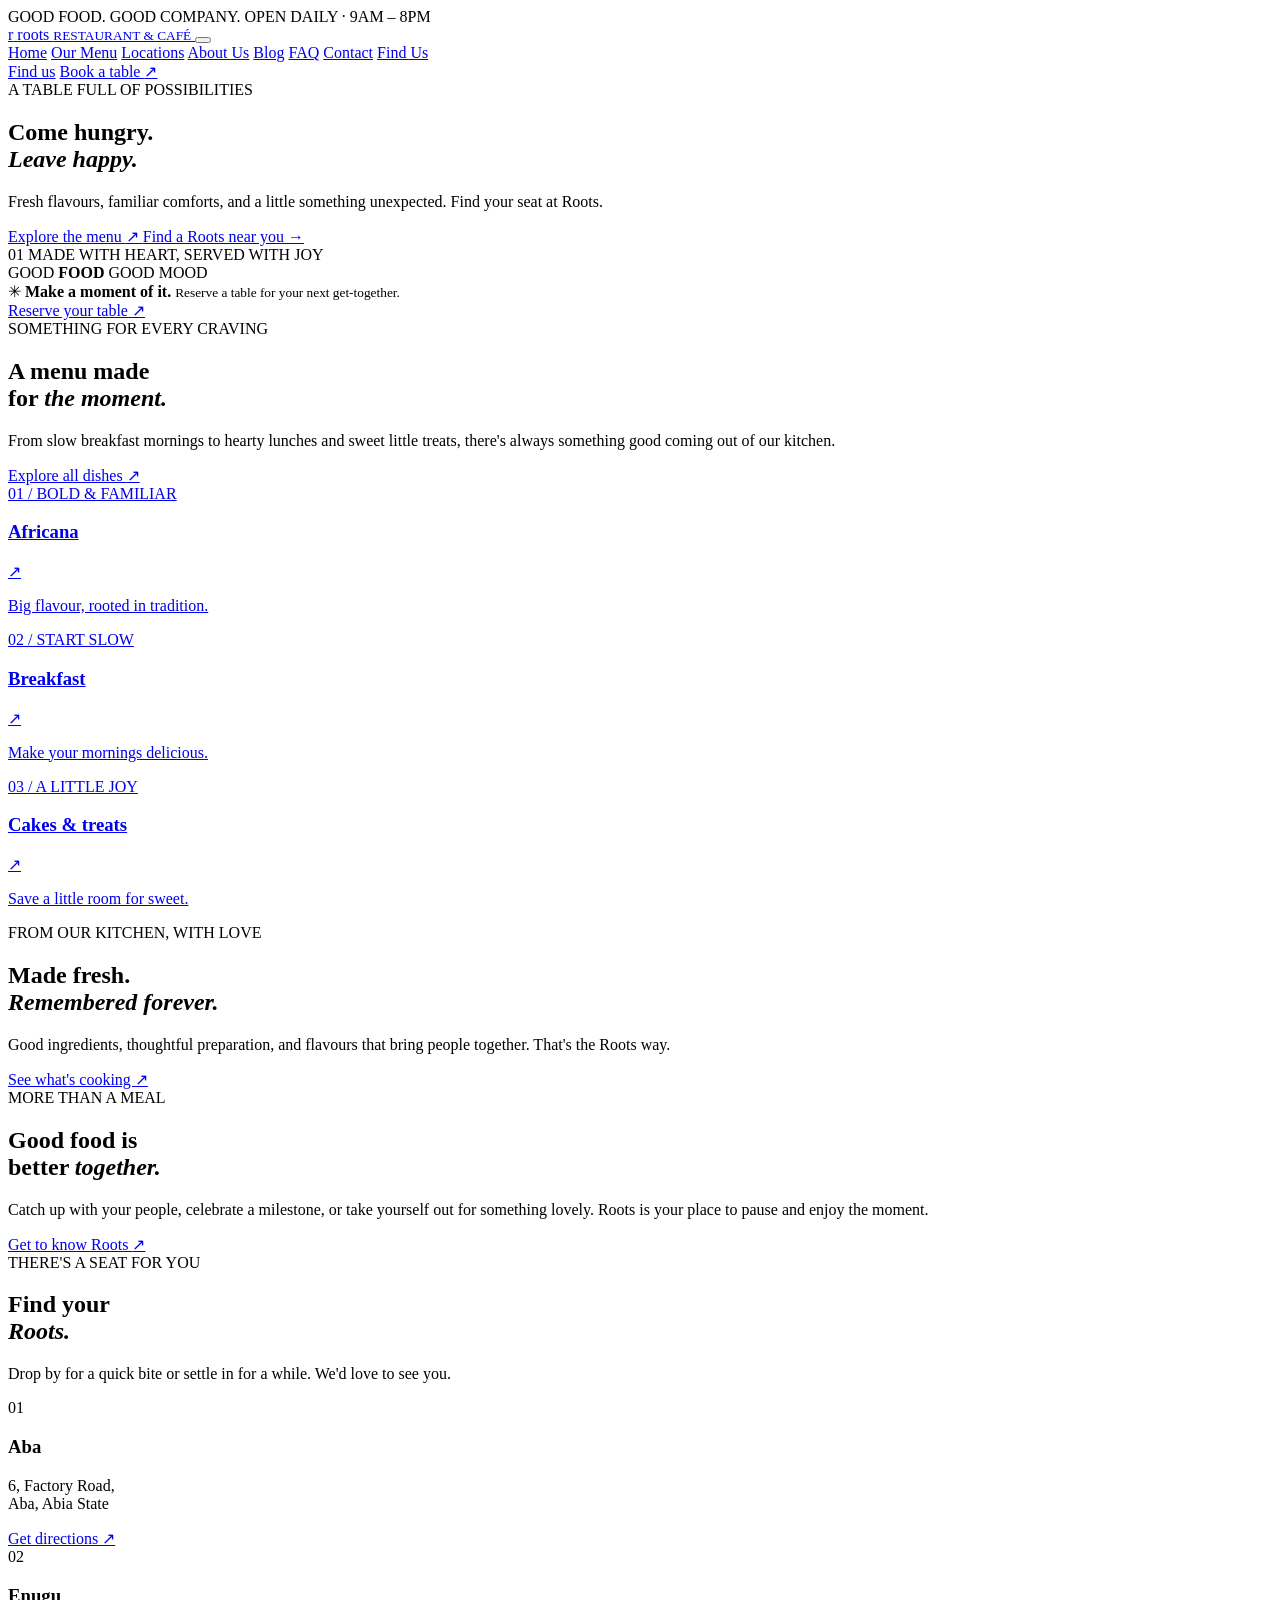
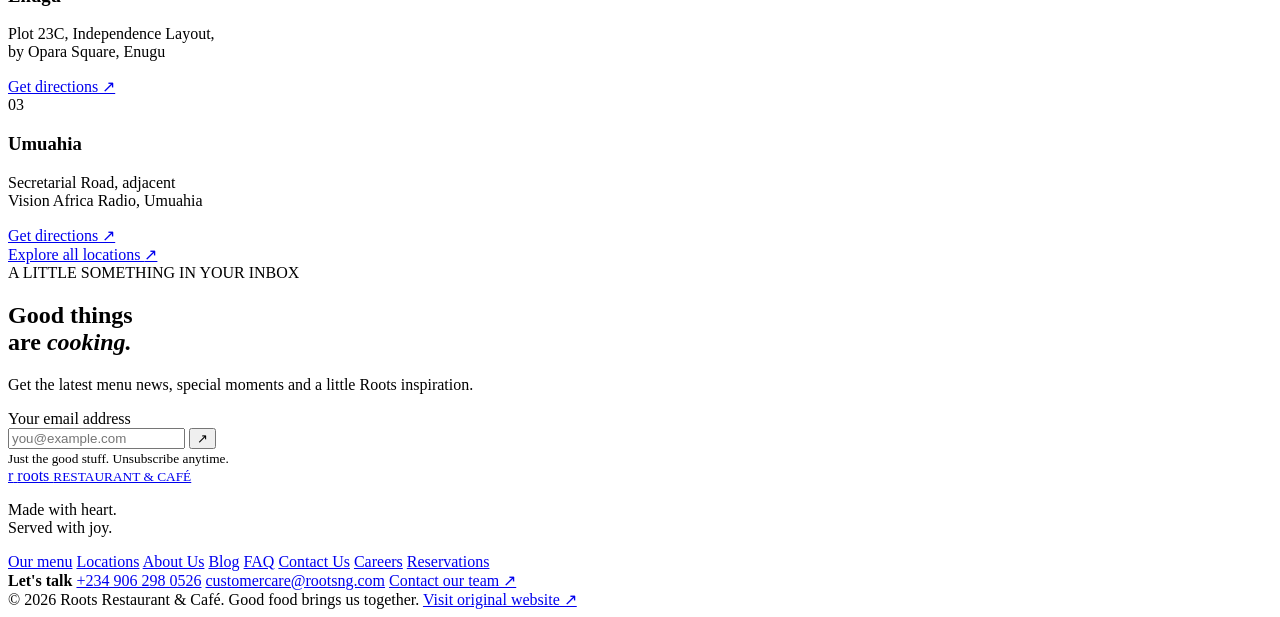
==== commit 3db4559f: "Add files via upload" ====
--- a/index.html
+++ b/index.html
@@ -6,8 +6,8 @@
     <meta content="Roots Restaurant &amp; Cafe — delicious food, warm hospitality and memorable moments." name="description">
     <title>Roots Restaurant & Café — Good food. Good company.</title>
     <link href="https://images.unsplash.com" rel="preconnect">
-    <link href="style.css" rel="stylesheet">
-    <script defer="" src="script.js"></script>
+    <link href="assets/css/style.css" rel="stylesheet">
+    <script defer="" src="assets/js/app.js"></script>
   </head>
   <body>
     <div class="announcement">
@@ -35,6 +35,7 @@
         <a href="blog.html">Blog</a>
         <a href="faq.html">FAQ</a>
         <a href="contact.html">Contact</a>
+        <a class="mobile-find-us" href="location.html">Find Us</a>
       </nav>
       <div class="header-cta">
         <a class="text-cta" href="location.html">Find us</a>
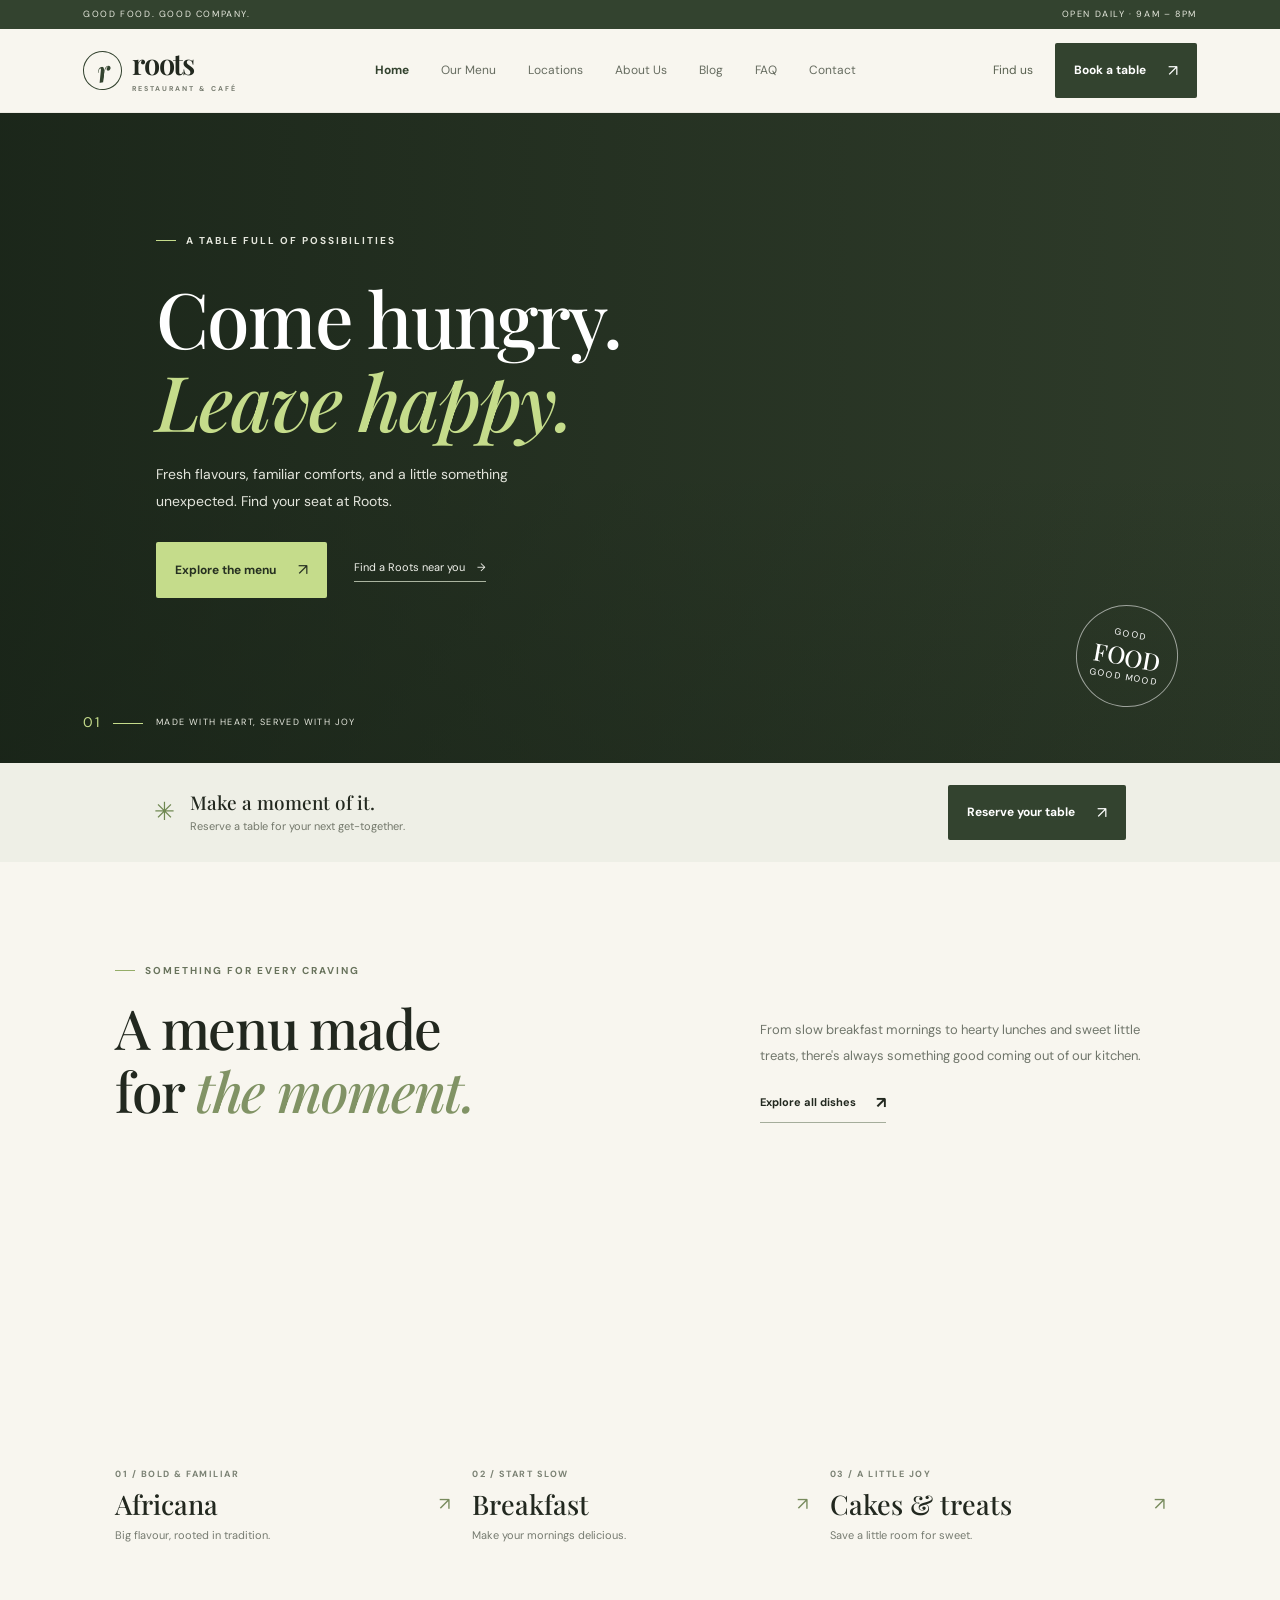
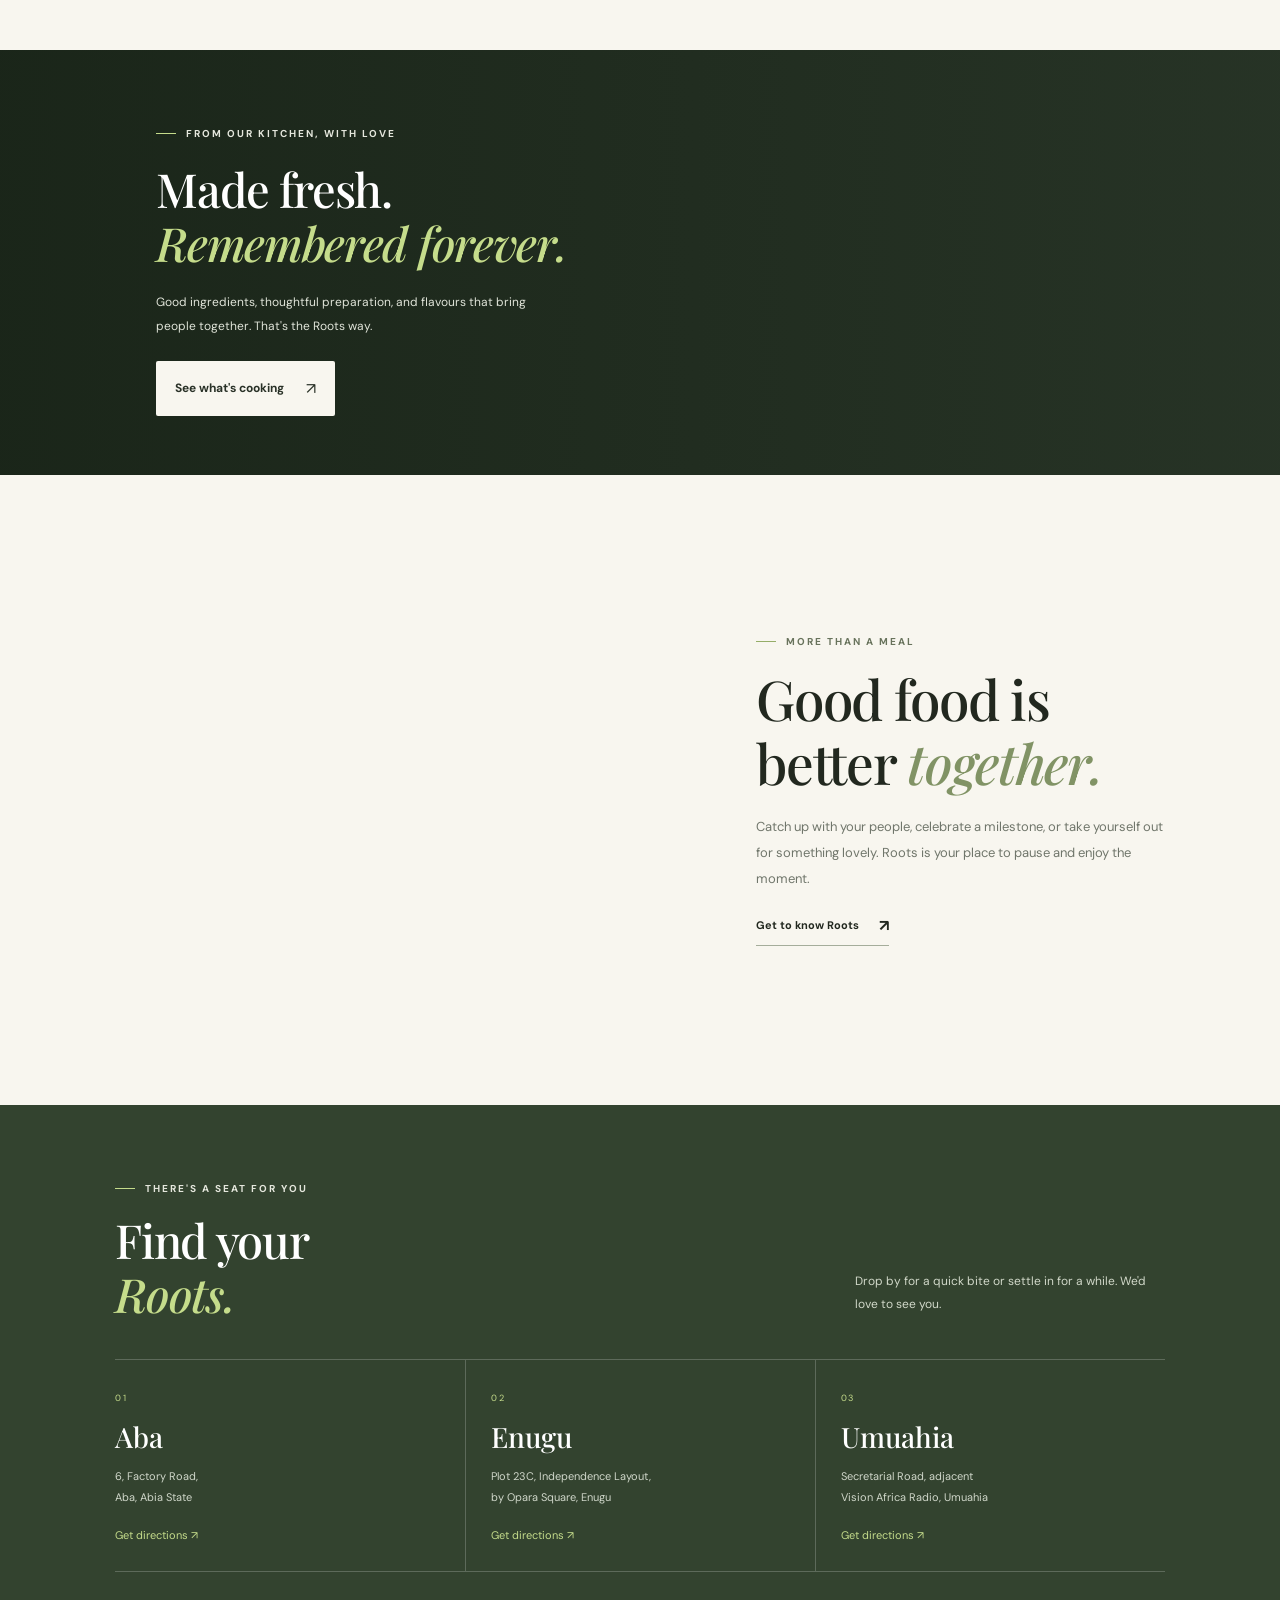
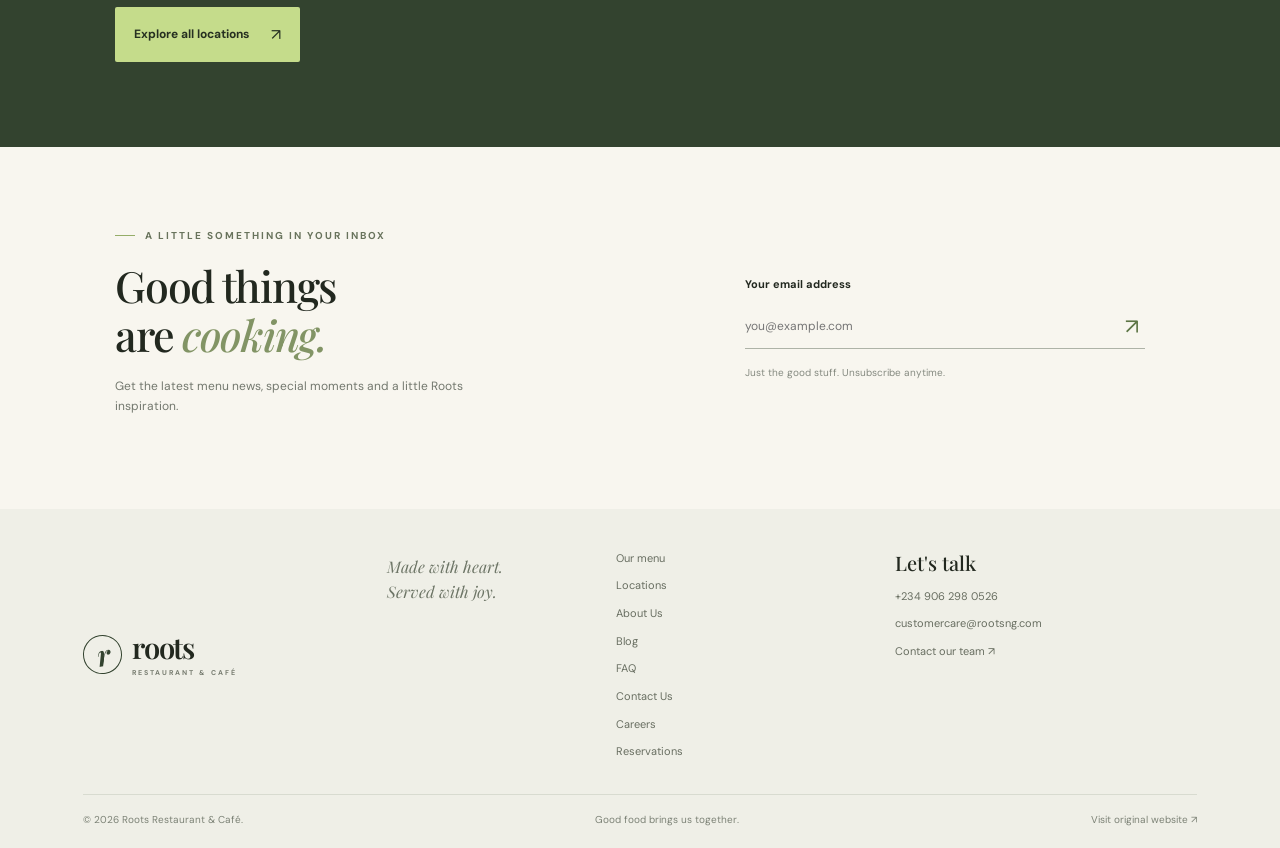
==== commit 5201f9e8: "Update index.html" ====
--- a/index.html
+++ b/index.html
@@ -6,8 +6,8 @@
     <meta content="Roots Restaurant &amp; Cafe — delicious food, warm hospitality and memorable moments." name="description">
     <title>Roots Restaurant & Café — Good food. Good company.</title>
     <link href="https://images.unsplash.com" rel="preconnect">
-    <link href="assets/css/style.css" rel="stylesheet">
-    <script defer="" src="assets/js/app.js"></script>
+    <link href="style.css" rel="stylesheet">
+    <script defer="" src="script.js"></script>
   </head>
   <body>
     <div class="announcement">
--- a/style.css
+++ b/style.css
@@ -0,0 +1,1798 @@
+@import url('https://fonts.googleapis.com/css2?family=DM+Sans:wght@400;500;600;700&family=Playfair+Display:ital,wght@0,500;0,600;0,700;1,500;1,600&display=swap');
+:root {
+    --ink:#22281f;
+    --green:#33432f;
+    --leaf:#c5dc8b;
+    --cream:#f8f6ef;
+    --muted:#74786d;
+    --line:#e2e2d8;
+    --serif:'Playfair Display',Georgia,serif;
+    --sans:'DM Sans',Arial,sans-serif
+}
+* {
+    box-sizing:border-box
+}
+html {
+    scroll-behavior:smooth
+}
+body {
+    margin:0;
+    background:var(--cream);
+    color:var(--ink);
+    font-family:var(--sans);
+    font-size:14px;
+    line-height:1.7
+}
+a {
+    color:inherit;
+    text-decoration:none
+}
+button,input,select,textarea {
+    font:inherit
+}
+button {
+    cursor:pointer
+}
+.announcement {
+    height:29px;
+    background:var(--green);
+    color:#e8eadf;
+    display:flex;
+    justify-content:space-between;
+    align-items:center;
+    padding:0 6.5%;
+    font-size:8px;
+    letter-spacing:1.6px
+}
+.header {
+    height:84px;
+    padding:0 6.5%;
+    display:flex;
+    align-items:center;
+    justify-content:space-between;
+    background:var(--cream);
+    position:relative;
+    z-index:10;
+    border-bottom:1px solid #333b2510
+}
+.logo {
+    display:flex;
+    align-items:center;
+    gap:10px;
+    font-family:var(--serif);
+    font-size:29px;
+    font-weight:600;
+    letter-spacing:-1.3px;
+    line-height:1
+}
+.logo-leaf {
+    display:grid;
+    place-items:center;
+    width:39px;
+    height:39px;
+    border:1px solid var(--green);
+    border-radius:50%;
+    color:var(--green);
+    font-size:29px;
+    font-style:italic;
+    transform:rotate(-10deg)
+}
+.logo small {
+    display:block;
+    font:700 7px var(--sans);
+    letter-spacing:2px;
+    margin-top:6px;
+    color:#777c70
+}
+.nav {
+    display:flex;
+    gap:32px;
+    align-items:center;
+    font-size:11px;
+    color:#666c60
+}
+.nav a {
+    padding:13px 0;
+    transition:color .2s
+}
+.nav a:hover,.nav a.active {
+    color:var(--green);
+    font-weight:700
+}
+.mobile-find-us {
+    display:none
+}
+.header-cta {
+    display:flex;
+    align-items:center;
+    gap:22px;
+    font-size:11px
+}
+.text-cta {
+    color:#596150
+}
+.button {
+    display:inline-flex;
+    align-items:center;
+    justify-content:center;
+    gap:22px;
+    padding:14px 19px;
+    border:0;
+    border-radius:2px;
+    font-size:11px;
+    font-weight:700;
+    transition:transform .2s,background .2s
+}
+.button:hover {
+    transform:translateY(-2px)
+}
+.button span {
+    font-size:16px;
+    font-weight:400
+}
+.button-dark {
+    background:var(--green);
+    color:#fff
+}
+.button-dark:hover {
+    background:#40543b
+}
+.button-green {
+    background:var(--leaf);
+    color:#263021
+}
+.button-green:hover {
+    background:#d4e8a5
+}
+.button-light {
+    background:#f8f6ef;
+    color:#293127
+}
+.menu-toggle {
+    display:none;
+    border:0;
+    background:none;
+    padding:8px
+}
+.menu-toggle i {
+    display:block;
+    width:23px;
+    height:2px;
+    background:var(--green);
+    margin:5px
+}
+.hero {
+    height:650px;
+    min-height:530px;
+    position:relative;
+    background:#303d2b;
+    color:white;
+    overflow:hidden
+}
+.hero-bg,.specials-image {
+    position:absolute;
+    inset:0;
+    background-size:cover;
+    background-position:center
+}
+.hero-bg {
+    background-image:url('https://images.unsplash.com/photo-1414235077428-338989a2e8c0?auto=format&fit=crop&w=2200&q=88');
+    background-position:center 56%;
+    transform:scale(1.02)
+}
+.hero-overlay {
+    position:absolute;
+    inset:0;
+    background:linear-gradient(90deg,rgba(21,32,21,.77),rgba(21,32,21,.36) 54%,rgba(21,32,21,.05)),linear-gradient(0deg,rgba(21,32,21,.25),transparent 45%)
+}
+.hero-content {
+    position:relative;
+    z-index:1;
+    padding:119px 0 0 12.2%;
+    max-width:740px
+}
+.kicker {
+    display:flex;
+    align-items:center;
+    gap:10px;
+    font-size:9px;
+    letter-spacing:2px;
+    font-weight:700;
+    color:#68735c
+}
+.kicker>span {
+    width:20px;
+    height:1px;
+    background:#95ad68;
+    display:inline-block
+}
+.kicker-light {
+    color:#e5e7dd
+}
+.kicker-light>span {
+    background:var(--leaf)
+}
+.hero h1,.page-hero h1,.about-hero h1 {
+    font:500 clamp(50px,6vw,80px)/1.08 var(--serif);
+    letter-spacing:-2px;
+    margin:27px 0 19px
+}
+.hero h1 em,.section h2 em,.specials h2 em,.location-heading h2 em,.page-hero h1 em,.callout h2 em,.about-hero h1 em,.experience-copy h2 em,.reservation-aside h3 em {
+    color:var(--leaf);
+    font-weight:500
+}
+.hero-content>p {
+    max-width:430px;
+    color:#e3e5dc;
+    font-size:13px;
+    line-height:1.95;
+    margin-bottom:27px
+}
+.hero-actions {
+    display:flex;
+    align-items:center;
+    gap:27px;
+    flex-wrap:wrap
+}
+.hero-link {
+    font-size:10px;
+    color:#f0f1eb;
+    border-bottom:1px solid #aab4a0;
+    padding-bottom:5px
+}
+.hero-link span {
+    margin-left:9px
+}
+.hero-caption {
+    position:absolute;
+    left:6.5%;
+    bottom:28px;
+    display:flex;
+    align-items:center;
+    gap:13px;
+    color:#e5e7dd;
+    font-size:8px;
+    letter-spacing:1.4px
+}
+.hero-caption>span:first-child {
+    font-size:14px;
+    color:var(--leaf)
+}
+.caption-line {
+    width:30px;
+    height:1px;
+    background:var(--leaf)
+}
+.hero-stamp {
+    position:absolute;
+    right:8%;
+    bottom:56px;
+    width:102px;
+    height:102px;
+    border:1px solid #ffffff8c;
+    border-radius:50%;
+    display:flex;
+    flex-direction:column;
+    align-items:center;
+    justify-content:center;
+    line-height:1.2;
+    transform:rotate(10deg);
+    font-size:8px;
+    letter-spacing:1.5px
+}
+.hero-stamp b {
+    font:500 24px var(--serif);
+    letter-spacing:0
+}
+.booking-strip {
+    padding:22px 12%;
+    display:flex;
+    justify-content:space-between;
+    align-items:center;
+    background:#eeefe6;
+    gap:20px
+}
+.strip-copy {
+    display:flex;
+    align-items:center;
+    gap:15px
+}
+.strip-icon {
+    font-size:25px;
+    color:#6e8750
+}
+.strip-copy b,.strip-copy small {
+    display:block
+}
+.strip-copy b {
+    font:500 19px var(--serif)
+}
+.strip-copy small {
+    font-size:10px;
+    color:#73786b;
+    margin-top:2px
+}
+.section {
+    width:82%;
+    max-width:1250px;
+    margin:0 auto
+}
+.menu-intro {
+    padding:100px 0 105px
+}
+.section-top {
+    display:grid;
+    grid-template-columns:1fr .75fr;
+    gap:10%;
+    align-items:end;
+    margin-bottom:37px
+}
+.section h2,.specials h2,.location-heading h2,.experience-copy h2,.newsletter h2 {
+    font:500 clamp(37px,4.4vw,55px)/1.15 var(--serif);
+    letter-spacing:-1.3px;
+    margin:17px 0 0
+}
+.section h2 em,.experience-copy h2 em {
+    color:#819365
+}
+.intro-text {
+    max-width:405px
+}
+.intro-text p,.experience-copy p {
+    font-size:12px;
+    color:#70766b;
+    line-height:2;
+    margin-bottom:20px
+}
+.under-link {
+    display:inline-flex;
+    align-items:center;
+    gap:20px;
+    padding-bottom:6px;
+    border-bottom:1px solid #a5ad9b;
+    font-size:10px;
+    font-weight:700
+}
+.under-link span {
+    font-size:16px
+}
+.category-grid {
+    display:grid;
+    grid-template-columns:repeat(3,1fr);
+    gap:22px
+}
+.category-card {
+    display:block;
+    min-width:0
+}
+.category-img {
+    height:290px;
+    background-size:cover;
+    background-position:center;
+    transition:transform .4s
+}
+.category-card:hover .category-img {
+    transform:scale(1.015)
+}
+.category-africana .category-img {
+    background-image:url('https://images.unsplash.com/photo-1604329760661-e71dc83f8f26?auto=format&fit=crop&w=900&q=85')
+}
+.category-breakfast .category-img {
+    background-image:url('https://images.unsplash.com/photo-1533089860892-a7c6f0a88666?auto=format&fit=crop&w=900&q=85')
+}
+.category-cakes .category-img {
+    background-image:url('https://images.unsplash.com/photo-1578985545062-69928b1d9587?auto=format&fit=crop&w=900&q=85')
+}
+.category-number {
+    display:block;
+    margin-top:17px;
+    font-size:8px;
+    letter-spacing:1.5px;
+    color:#7a8173;
+    font-weight:700
+}
+.category-bottom {
+    display:flex;
+    justify-content:space-between;
+    align-items:center;
+    margin-top:4px
+}
+.category-bottom h3 {
+    font:500 27px var(--serif);
+    margin:0
+}
+.category-bottom span {
+    font-size:18px;
+    color:#788b5d
+}
+.category-card p {
+    font-size:10px;
+    color:#767b70;
+    margin:4px 0 0
+}
+.specials {
+    height:425px;
+    position:relative;
+    color:white;
+    overflow:hidden;
+    background:#2b382a
+}
+.specials-image {
+    background-image:url('https://images.unsplash.com/photo-1559339352-11d035aa65de?auto=format&fit=crop&w=1900&q=85');
+    background-position:center 50%
+}
+.specials:after {
+    content:"";
+    position:absolute;
+    inset:0;
+    background:linear-gradient(90deg,rgba(23,34,22,.83),rgba(23,34,22,.22))
+}
+.specials-content {
+    position:relative;
+    z-index:1;
+    padding:75px 0 0 12.2%;
+    max-width:650px
+}
+.specials h2 {
+    font-size:47px;
+    margin:20px 0
+}
+.specials-content p {
+    max-width:380px;
+    color:#e0e4d9;
+    font-size:11px;
+    line-height:2;
+    margin-bottom:23px
+}
+.experience {
+    display:grid;
+    grid-template-columns:1.05fr .8fr;
+    gap:10%;
+    align-items:center;
+    padding-top:100px;
+    padding-bottom:100px
+}
+.experience-image {
+    min-height:430px;
+    background:url('https://images.unsplash.com/photo-1552566626-52f8b828add9?auto=format&fit=crop&w=1200&q=85') center/cover
+}
+.experience-copy {
+    max-width:420px
+}
+.experience-copy h2 {
+    margin-bottom:20px
+}
+.locations {
+    background:var(--green);
+    color:#fff;
+    padding:75px 0 85px
+}
+.locations .section {
+    width:82%
+}
+.location-heading {
+    display:flex;
+    justify-content:space-between;
+    align-items:end;
+    gap:30px;
+    margin-bottom:38px
+}
+.location-heading h2 {
+    font-size:47px;
+    margin:16px 0 0
+}
+.location-heading h2 em {
+    color:var(--leaf)
+}
+.location-heading p {
+    max-width:310px;
+    font-size:11px;
+    line-height:1.9;
+    color:#d1d8c9;
+    margin:0 0 5px
+}
+.location-grid {
+    display:grid;
+    grid-template-columns:repeat(3,1fr);
+    gap:0;
+    margin-bottom:35px;
+    border-top:1px solid #ffffff35;
+    border-bottom:1px solid #ffffff35
+}
+.location-grid article {
+    padding:24px 22px 26px 0
+}
+.location-grid article+article {
+    border-left:1px solid #ffffff35;
+    padding-left:25px
+}
+.location-num {
+    color:var(--leaf);
+    font-size:9px;
+    letter-spacing:1.5px
+}
+.location-grid h3 {
+    font:500 28px var(--serif);
+    margin:9px 0
+}
+.location-grid p {
+    font-size:10px;
+    color:#d0d7ca;
+    line-height:1.9;
+    margin-bottom:18px
+}
+.location-grid a {
+    display:block;
+    font-size:10px;
+    color:var(--leaf);
+    margin-top:9px
+}
+.newsletter {
+    display:grid;
+    grid-template-columns:1fr .8fr;
+    gap:10%;
+    align-items:center;
+    padding-top:80px;
+    padding-bottom:80px
+}
+.newsletter h2 {
+    font-size:43px
+}
+.newsletter h2 em {
+    color:#829465
+}
+.newsletter>div>p {
+    font-size:11px;
+    color:#73786e;
+    max-width:370px;
+    margin-top:16px
+}
+.newsletter form {
+    width:100%;
+    max-width:400px
+}
+.newsletter form label {
+    font-size:10px;
+    font-weight:700
+}
+.email-row {
+    display:flex;
+    border-bottom:1px solid #aeb3a7;
+    margin:8px 0 10px
+}
+.email-row input {
+    flex:1;
+    min-width:0;
+    padding:12px 0;
+    border:0;
+    background:transparent;
+    outline:0;
+    font-size:11px
+}
+.email-row button {
+    border:0;
+    background:transparent;
+    color:#5d7545;
+    font-size:22px
+}
+.newsletter form small {
+    font-size:9px;
+    color:#858a80
+}
+.footer {
+    background:#efefe7;
+    padding:40px 6.5% 20px
+}
+.footer-main {
+    display:grid;
+    grid-template-columns:1.1fr .8fr 1fr 1.2fr;
+    gap:28px;
+    padding-bottom:33px
+}
+.footer-main>p {
+    font:italic 16px/1.6 var(--serif);
+    color:#6d7566;
+    margin:5px 0
+}
+.footer-links,.footer-contact {
+    display:flex;
+    flex-direction:column;
+    gap:9px;
+    font-size:10px;
+    color:#686e61
+}
+.footer-contact b {
+    font:500 20px var(--serif);
+    color:var(--ink);
+    margin-bottom:2px
+}
+.footer-bottom {
+    border-top:1px solid #d8dbd0;
+    padding-top:16px;
+    display:flex;
+    justify-content:space-between;
+    gap:15px;
+    font-size:9px;
+    color:#7c8276
+}
+.page-hero {
+    background:#eeefe6;
+    padding:73px 9% 55px
+}
+.page-hero h1 {
+    font-size:64px;
+    margin:20px 0 14px
+}
+.page-hero h1 em {
+    color:#819365
+}
+.page-hero>p {
+    font-size:12px;
+    color:#6f756a;
+    max-width:510px
+}
+.menu-tabs {
+    display:flex;
+    flex-wrap:wrap;
+    gap:10px;
+    margin-top:30px
+}
+.menu-tabs a {
+    padding:10px 15px;
+    background:#fff;
+    border:1px solid #e0e2d8;
+    font-size:10px;
+    transition:background .2s
+}
+.menu-tabs a:hover {
+    background:var(--leaf)
+}
+.dishes-section {
+    padding-top:60px;
+    padding-bottom:30px;
+    scroll-margin-top:25px
+}
+.dish-heading {
+    margin-bottom:25px
+}
+.dish-heading h2 {
+    font-size:37px;
+    margin:12px 0 4px
+}
+.dish-heading h2 em {
+    color:#819365
+}
+.dish-heading p {
+    font-size:11px;
+    color:#777d72;
+    margin:0
+}
+.dish-grid {
+    display:grid;
+    grid-template-columns:1fr 1fr;
+    gap:24px
+}
+.dish {
+    display:grid;
+    grid-template-columns:190px 1fr;
+    gap:20px;
+    align-items:center;
+    background:#fff;
+    padding:13px
+}
+.dish-img {
+    height:150px;
+    background-size:cover;
+    background-position:center
+}
+.dish-breakfast {
+    background-image:url('https://images.unsplash.com/photo-1533089860892-a7c6f0a88666?auto=format&fit=crop&w=600&q=80')
+}
+.dish-pancakes {
+    background-image:url('https://images.unsplash.com/photo-1528207776546-365bb710ee93?auto=format&fit=crop&w=600&q=80')
+}
+.dish-rice {
+    background-image:url('https://images.unsplash.com/photo-1604329760661-e71dc83f8f26?auto=format&fit=crop&w=600&q=80')
+}
+.dish-soup {
+    background-image:url('https://images.unsplash.com/photo-1547592180-85f173990554?auto=format&fit=crop&w=600&q=80')
+}
+.dish-pasta {
+    background-image:url('https://images.unsplash.com/photo-1473093295043-cdd812d0e601?auto=format&fit=crop&w=600&q=80')
+}
+.dish-chicken {
+    background-image:url('https://images.unsplash.com/photo-1532550907401-a500c9a57435?auto=format&fit=crop&w=600&q=80')
+}
+.dish-noodles {
+    background-image:url('https://images.unsplash.com/photo-1569718212165-3a8278d5f624?auto=format&fit=crop&w=600&q=80')
+}
+.dish-asian {
+    background-image:url('https://images.unsplash.com/photo-1512058564366-18510be2db19?auto=format&fit=crop&w=600&q=80')
+}
+.dish-cake {
+    background-image:url('https://images.unsplash.com/photo-1578985545062-69928b1d9587?auto=format&fit=crop&w=600&q=80')
+}
+.dish-dessert {
+    background-image:url('https://images.unsplash.com/photo-1488477181946-6428a0291777?auto=format&fit=crop&w=600&q=80')
+}
+.dish-drink {
+    background-image:url('https://images.unsplash.com/photo-1513558161293-cdaf765edfd7?auto=format&fit=crop&w=600&q=80')
+}
+.dish-coffee {
+    background-image:url('https://images.unsplash.com/photo-1509042239860-f550ce710b93?auto=format&fit=crop&w=600&q=80')
+}
+.dish h3 {
+    font:500 21px var(--serif);
+    margin:0 0 6px
+}
+.dish p {
+    font-size:10px;
+    color:#74796e;
+    margin:0 0 10px
+}
+.dish span {
+    font-size:9px;
+    color:#7b8b5d
+}
+.callout {
+    background:var(--green);
+    color:#fff;
+    text-align:center;
+    padding:70px 20px 78px
+}
+.callout h2 {
+    font:500 45px/1.2 var(--serif);
+    margin:18px 0 25px
+}
+.callout h2 em {
+    color:var(--leaf)
+}
+.callout .kicker {
+    justify-content:center
+}
+.locations-page {
+    padding-top:65px;
+    padding-bottom:85px
+}
+.location-feature {
+    display:grid;
+    grid-template-columns:1fr 1fr;
+    gap:8%;
+    align-items:center;
+    margin-bottom:65px
+}
+.location-photo {
+    min-height:360px;
+    background:url('https://images.unsplash.com/photo-1559339352-11d035aa65de?auto=format&fit=crop&w=1000&q=85') center/cover
+}
+.location-feature-copy h2 {
+    font:500 39px/1.2 var(--serif);
+    margin:16px 0
+}
+.location-feature-copy h2 em {
+    color:#819365
+}
+.location-feature-copy p {
+    font-size:11px;
+    color:#71776c;
+    line-height:2;
+    margin-bottom:22px
+}
+.location-cards {
+    display:grid;
+    grid-template-columns:repeat(3,1fr);
+    gap:18px
+}
+.location-cards article {
+    background:#fff;
+    padding:23px;
+    border:1px solid var(--line);
+    scroll-margin-top:30px
+}
+.location-card-top {
+    display:flex;
+    justify-content:space-between;
+    color:#7b856b;
+    font-size:8px;
+    letter-spacing:1.4px
+}
+.location-pin {
+    font-size:20px;
+    color:#82975f
+}
+.location-cards h3 {
+    font:500 30px var(--serif);
+    margin:15px 0 8px
+}
+.location-cards p {
+    font-size:10px;
+    color:#6f756a;
+    line-height:1.9;
+    min-height:40px
+}
+.location-cards a {
+    display:block;
+    color:#5b7043;
+    font-size:10px;
+    font-weight:700;
+    margin-top:12px
+}
+.location-note {
+    font-size:9px;
+    color:#777d72;
+    margin-top:20px
+}
+.about-hero {
+    padding:80px 9% 70px
+}
+.about-hero h1 {
+    font-size:68px
+}
+.about-hero h1 em {
+    color:#819365
+}
+.about-hero>p {
+    font-size:13px;
+    line-height:2;
+    color:#6e7469;
+    max-width:650px
+}
+.about-wide-image {
+    height:400px;
+    margin-top:38px;
+    background:url('https://images.unsplash.com/photo-1559339352-11d035aa65de?auto=format&fit=crop&w=1800&q=85') center/cover
+}
+.about-experience {
+    padding-top:75px
+}
+.reservation-section {
+    display:grid;
+    grid-template-columns:minmax(0,1fr) 320px;
+    gap:55px;
+    padding-top:55px;
+    padding-bottom:90px
+}
+.reservation-form {
+    background:#fff;
+    border:1px solid var(--line);
+    padding:30px
+}
+.reservation-form h2 {
+    font:500 30px var(--serif);
+    margin:0 0 5px
+}
+.form-intro {
+    font-size:11px;
+    color:#74796e;
+    margin-bottom:25px
+}
+.reservation-grid {
+    display:grid;
+    grid-template-columns:1fr 1fr;
+    gap:0 17px
+}
+.reservation-form label {
+    display:block;
+    font-size:10px;
+    font-weight:700;
+    margin-bottom:15px
+}
+.reservation-form input,.reservation-form select,.reservation-form textarea {
+    display:block;
+    width:100%;
+    padding:12px;
+    border:1px solid var(--line);
+    background:white;
+    border-radius:0;
+    margin-top:7px;
+    font-size:11px;
+    color:var(--ink)
+}
+.reservation-form .full-field {
+    grid-column:1/-1
+}
+.form-note {
+    font-size:9px;
+    color:#797f73;
+    margin:16px 0 0
+}
+.reservation-aside {
+    background:#eeefe6;
+    padding:23px;
+    height:max-content
+}
+.reservation-aside-image {
+    height:180px;
+    background:url('https://images.unsplash.com/photo-1414235077428-338989a2e8c0?auto=format&fit=crop&w=700&q=80') center/cover;
+    margin:-23px -23px 25px
+}
+.reservation-aside h3 {
+    font:500 28px/1.25 var(--serif);
+    margin:13px 0
+}
+.reservation-aside h3 em {
+    color:#819365
+}
+.reservation-aside p,.reservation-aside small {
+    font-size:10px;
+    color:#73796e;
+    line-height:1.9
+}
+.reservation-aside>a {
+    display:block;
+    font-size:10px;
+    color:#52673d;
+    font-weight:700;
+    margin-top:12px
+}
+.reservation-aside small {
+    display:block;
+    margin-top:22px
+}
+.toast {
+    position:fixed;
+    bottom:22px;
+    left:50%;
+    transform:translate(-50%,20px);
+    background:var(--green);
+    color:#fff;
+    padding:13px 19px;
+    font-size:11px;
+    z-index:50;
+    opacity:0;
+    pointer-events:none;
+    transition:.25s;
+    max-width:calc(100% - 30px);
+    box-shadow:0 8px 30px #0002
+}
+.toast.show {
+    opacity:1;
+    transform:translate(-50%,0)
+}
+@media(max-width:1000px) {
+    .header {
+        padding:0 4%;
+        height:75px
+    }
+    .nav {
+        gap:18px
+    }
+    .header-cta {
+        gap:12px
+    }
+    .section {
+        width:88%
+    }
+    .hero-content,.specials-content {
+        padding-left:8%
+    }
+    .category-img {
+        height:240px
+    }
+    .dish {
+        grid-template-columns:135px 1fr;
+        gap:13px
+    }
+    .dish-img {
+        height:135px
+    }
+    .footer-main {
+        grid-template-columns:1fr 1fr;
+        gap:25px
+    }
+    .locations .section {
+        width:88%
+    }
+}
+@media(max-width:760px) {
+    .announcement {
+        padding:0 5%;
+        font-size:7px;
+        letter-spacing:1px
+    }
+    .header {
+        height:70px;
+        padding:0 5%
+    }
+    .logo {
+        font-size:26px
+    }
+    .logo-leaf {
+        width:34px;
+        height:34px;
+        font-size:25px
+    }
+    .menu-toggle {
+        display:block;
+        order:3
+    }
+    .header-cta {
+        margin-left:auto;
+        margin-right:12px
+    }
+    .header-cta .text-cta {
+        display:none
+    }
+    .header-cta .button {
+        padding:11px 12px;
+        font-size:10px;
+        gap:9px
+    }
+    .nav {
+        display:none;
+        position:absolute;
+        top:69px;
+        left:0;
+        right:0;
+        background:var(--cream);
+        padding:10px 5% 20px;
+        box-shadow:0 15px 25px #0000000b;
+        flex-direction:column;
+        align-items:stretch;
+        gap:0;
+        border-bottom:1px solid var(--line)
+    }
+    .nav.open {
+        display:flex
+    }
+    .nav a {
+        padding:13px 0;
+        border-bottom:1px solid var(--line)
+    }
+    .nav .mobile-find-us {
+        display:block
+    }
+    .hero {
+        height:600px;
+        min-height:530px
+    }
+    .hero-content {
+        padding:112px 7% 0
+    }
+    .hero h1 {
+        font-size:clamp(51px,9vw,68px)
+    }
+    .hero-stamp {
+        width:75px;
+        height:75px;
+        right:6%;
+        bottom:65px;
+        font-size:6px
+    }
+    .hero-stamp b {
+        font-size:18px
+    }
+    .booking-strip {
+        padding:20px 6%;
+        gap:12px
+    }
+    .strip-copy {
+        gap:10px
+    }
+    .strip-copy b {
+        font-size:16px
+    }
+    .strip-copy small {
+        font-size:9px
+    }
+    .booking-strip .button {
+        font-size:9px;
+        padding:12px;
+        gap:8px;
+        white-space:nowrap
+    }
+    .menu-intro {
+        padding:75px 0
+    }
+    .section-top {
+        grid-template-columns:1fr;
+        gap:22px
+    }
+    .category-grid {
+        gap:15px
+    }
+    .category-img {
+        height:205px
+    }
+    .category-bottom h3 {
+        font-size:22px
+    }
+    .specials-content {
+        padding:75px 7% 0
+    }
+    .specials h2 {
+        font-size:41px
+    }
+    .experience {
+        grid-template-columns:1fr;
+        gap:30px;
+        padding-top:70px;
+        padding-bottom:70px
+    }
+    .experience-image {
+        min-height:330px
+    }
+    .location-heading {
+        align-items:start;
+        flex-direction:column;
+        gap:14px
+    }
+    .location-grid article {
+        padding-right:12px
+    }
+    .location-grid article+article {
+        padding-left:14px
+    }
+    .location-grid h3 {
+        font-size:24px
+    }
+    .newsletter {
+        grid-template-columns:1fr;
+        gap:25px;
+        padding-top:65px;
+        padding-bottom:65px
+    }
+    .footer-main {
+        grid-template-columns:1fr 1fr
+    }
+    .footer-bottom {
+        flex-wrap:wrap
+    }
+    .page-hero {
+        padding:58px 7% 45px
+    }
+    .page-hero h1 {
+        font-size:53px
+    }
+    .dish-grid {
+        grid-template-columns:1fr
+    }
+    .dish {
+        grid-template-columns:180px 1fr
+    }
+    .location-feature {
+        grid-template-columns:1fr;
+        gap:25px
+    }
+    .location-photo {
+        min-height:300px
+    }
+    .location-cards {
+        grid-template-columns:1fr 1fr
+    }
+    .about-hero {
+        padding:60px 7%
+    }
+    .about-hero h1 {
+        font-size:57px
+    }
+    .about-wide-image {
+        height:300px
+    }
+    .reservation-section {
+        grid-template-columns:1fr;
+        gap:25px
+    }
+    .reservation-aside {
+        max-width:none
+    }
+}
+@media(max-width:520px) {
+    .announcement {
+        font-size:6px;
+        letter-spacing:.8px
+    }
+    .header {
+        height:65px
+    }
+    .nav {
+        top:64px
+    }
+    .logo {
+        font-size:24px;
+        gap:7px
+    }
+    .logo small {
+        font-size:6px;
+        letter-spacing:1.5px
+    }
+    .logo-leaf {
+        width:31px;
+        height:31px;
+        font-size:23px
+    }
+    .header-cta .button {
+        padding:10px;
+        font-size:9px
+    }
+    .hero {
+        height:590px
+    }
+    .hero-content {
+        padding:105px 7% 0
+    }
+    .hero h1 {
+        font-size:51px;
+        letter-spacing:-1.5px
+    }
+    .hero-content>p {
+        font-size:12px
+    }
+    .hero-actions {
+        gap:17px
+    }
+    .hero-link {
+        font-size:9px
+    }
+    .hero-stamp {
+        display:none
+    }
+    .hero-caption {
+        left:7%;
+        bottom:22px;
+        font-size:7px
+    }
+    .booking-strip {
+        align-items:start;
+        flex-direction:column;
+        padding:20px 6%
+    }
+    .strip-copy small {
+        font-size:9px
+    }
+    .section {
+        width:88%
+    }
+    .menu-intro {
+        padding:62px 0
+    }
+    .section h2 {
+        font-size:40px
+    }
+    .category-grid {
+        grid-template-columns:1fr;
+        gap:28px
+    }
+    .category-img {
+        height:270px
+    }
+    .category-bottom h3 {
+        font-size:26px
+    }
+    .specials {
+        height:410px
+    }
+    .specials-content {
+        padding:68px 7% 0
+    }
+    .specials h2 {
+        font-size:38px
+    }
+    .experience-image {
+        min-height:270px
+    }
+    .experience-copy h2 {
+        font-size:39px
+    }
+    .locations {
+        padding:60px 0
+    }
+    .location-heading h2 {
+        font-size:43px
+    }
+    .location-grid {
+        grid-template-columns:1fr
+    }
+    .location-grid article,.location-grid article+article {
+        padding:20px 0;
+        border-left:0;
+        border-bottom:1px solid #ffffff35
+    }
+    .location-grid article:last-child {
+        border-bottom:0
+    }
+    .location-grid h3 {
+        font-size:27px
+    }
+    .newsletter h2 {
+        font-size:40px
+    }
+    .footer-main {
+        grid-template-columns:1fr;
+        gap:22px
+    }
+    .footer-main>p {
+        font-size:14px
+    }
+    .footer-bottom {
+        font-size:8px;
+        line-height:1.7
+    }
+    .page-hero {
+        padding:52px 7% 38px
+    }
+    .page-hero h1 {
+        font-size:45px;
+        letter-spacing:-1.5px
+    }
+    .menu-tabs {
+        gap:7px
+    }
+    .menu-tabs a {
+        padding:9px 10px;
+        font-size:9px
+    }
+    .dishes-section {
+        padding-top:45px
+    }
+    .dish-heading h2 {
+        font-size:33px
+    }
+    .dish {
+        grid-template-columns:115px 1fr;
+        gap:12px;
+        padding:9px
+    }
+    .dish-img {
+        height:125px
+    }
+    .dish h3 {
+        font-size:18px
+    }
+    .dish p {
+        font-size:9px
+    }
+    .dish span {
+        font-size:8px
+    }
+    .callout {
+        padding:55px 15px
+    }
+    .callout h2 {
+        font-size:39px
+    }
+    .location-cards {
+        grid-template-columns:1fr
+    }
+    .location-cards article {
+        padding:22px
+    }
+    .location-photo {
+        min-height:250px
+    }
+    .location-feature-copy h2 {
+        font-size:35px
+    }
+    .about-hero {
+        padding:52px 7%
+    }
+    .about-hero h1 {
+        font-size:47px
+    }
+    .about-wide-image {
+        height:240px
+    }
+    .reservation-section {
+        padding-top:35px;
+        padding-bottom:60px
+    }
+    .reservation-form {
+        padding:20px
+    }
+    .reservation-grid {
+        grid-template-columns:1fr
+    }
+    .reservation-form .full-field {
+        grid-column:auto
+    }
+    .reservation-aside-image {
+        height:150px
+    }
+}
+@media(prefers-reduced-motion:reduce) {
+    html {
+        scroll-behavior:auto
+    }
+    *,*:before,*:after {
+        transition:none!important
+    }
+}
+/* Additional pages and mobile interaction refinements */
+.page-content {
+    width:82%;
+    max-width:1150px;
+    margin:0 auto;
+    padding:70px 0 90px
+}
+.page-lead {
+    max-width:650px;
+    color:#6f756a;
+    font-size:13px;
+    line-height:2
+}
+.content-grid {
+    display:grid;
+    grid-template-columns:repeat(3,minmax(0,1fr));
+    gap:22px;
+    margin-top:35px
+}
+.content-card {
+    background:#fff;
+    padding:25px;
+    border:1px solid #e8e8df
+}
+.content-card h2,.content-card h3 {
+    font:500 25px var(--serif);
+    margin:8px 0
+}
+.content-card p {
+    font-size:11px;
+    color:#71776c;
+    line-height:1.9
+}
+.content-card a {
+    display:inline-block;
+    margin-top:10px;
+    font-size:10px;
+    font-weight:700;
+    border-bottom:1px solid #a5ad9b;
+    padding-bottom:5px
+}
+.eyebrow {
+    font-size:9px;
+    font-weight:700;
+    letter-spacing:1.8px;
+    color:#819365
+}
+.contact-grid {
+    display:grid;
+    grid-template-columns:.9fr 1.1fr;
+    gap:45px;
+    align-items:start
+}
+.contact-list {
+    display:grid;
+    gap:14px;
+    margin-top:25px
+}
+.contact-item {
+    padding:18px 0;
+    border-bottom:1px solid var(--line)
+}
+.contact-item b {
+    display:block;
+    font:500 21px var(--serif);
+    margin-bottom:4px
+}
+.contact-item p,.contact-item a {
+    font-size:11px;
+    color:#6f756a;
+    margin:0
+}
+.simple-form {
+    background:#fff;
+    padding:28px;
+    border:1px solid #e8e8df
+}
+.simple-form label {
+    display:block;
+    font-size:10px;
+    font-weight:700;
+    margin:13px 0 5px
+}
+.simple-form input,.simple-form select,.simple-form textarea {
+    width:100%;
+    padding:12px;
+    border:1px solid #dfe1d7;
+    background:#fcfcf8;
+    border-radius:2px;
+    font-size:11px
+}
+.simple-form textarea {
+    min-height:110px;
+    resize:vertical
+}
+.simple-form button {
+    margin-top:17px
+}
+.faq-list {
+    max-width:850px;
+    margin-top:35px
+}
+.faq-list details {
+    border-bottom:1px solid var(--line);
+    padding:20px 0
+}
+.faq-list summary {
+    cursor:pointer;
+    font:500 21px var(--serif);
+    list-style:none;
+    display:flex;
+    justify-content:space-between;
+    gap:18px
+}
+.faq-list summary:after {
+    content:'+';
+    font:400 20px var(--sans);
+    color:#819365
+}
+.faq-list details[open] summary:after {
+    content:'−'
+}
+.faq-list details p {
+    font-size:12px;
+    line-height:2;
+    color:#6f756a;
+    max-width:740px
+}
+.blog-card {
+    padding:0 0 22px;
+    background:#fff;
+    border:1px solid #e8e8df;
+    overflow:hidden
+}
+.blog-image {
+    height:190px;
+    background-size:cover;
+    background-position:center
+}
+.blog-card>div:last-child {
+    padding:20px
+}
+.blog-card h2 {
+    font:500 25px/1.3 var(--serif);
+    margin:10px 0
+}
+.blog-card p {
+    font-size:11px;
+    color:#71776c;
+    line-height:1.9
+}
+.career-note {
+    padding:25px;
+    background:#eeefe6;
+    margin-top:28px
+}
+.career-note h2 {
+    font:500 29px var(--serif);
+    margin:0 0 8px
+}
+.career-note p {
+    font-size:11px;
+    color:#6f756a
+}
+.form-note {
+    font-size:10px;
+    color:#777d71;
+    margin-top:10px
+}
+.page-banner {
+    background:var(--green);
+    color:white;
+    padding:55px 9%;
+    margin-top:10px
+}
+.page-banner h2 {
+    font:500 38px var(--serif);
+    margin:0 0 10px
+}
+.page-banner p {
+    font-size:11px;
+    color:#d5dccd;
+    max-width:580px
+}
+.page-banner .button {
+    margin-top:12px
+}
+@media(hover:hover) and (pointer:fine) {
+    .category-card:hover .category-img {
+        transform:scale(1.015)
+    }
+}
+@media(hover:none),(pointer:coarse) {
+    .category-card:hover .category-img {
+        transform:none
+    }
+    .category-img,.dish-img,.blog-image {
+        transform:none!important;
+        transition:none!important
+    }
+}
+@media(max-width:760px) {
+    .page-content {
+        width:88%;
+        padding:48px 0 65px
+    }
+    .content-grid {
+        grid-template-columns:1fr;
+        gap:15px
+    }
+    .contact-grid {
+        grid-template-columns:1fr;
+        gap:25px
+    }
+    .simple-form {
+        padding:20px
+    }
+    .blog-image {
+        height:210px
+    }
+    .faq-list summary {
+        font-size:19px
+    }
+    .page-banner {
+        padding:40px 7%
+    }
+    .page-banner h2 {
+        font-size:31px
+    }
+    .nav {
+        max-height:calc(100vh - 80px);
+        overflow-y:auto;
+        gap:0
+    }
+    .nav a {
+        padding:12px 0
+    }
+    .header-cta .button {
+        white-space:nowrap
+    }
+}
+/* Accessibility refinement: slightly larger text for easier reading */
+body {
+    font-size:15px
+}
+.announcement {
+    font-size:9px
+}
+.nav,.header-cta {
+    font-size:12px
+}
+.button {
+    font-size:12px
+}
+.kicker {
+    font-size:10px
+}
+.hero-content>p {
+    font-size:14px
+}
+.hero-link {
+    font-size:11px
+}
+.hero-caption {
+    font-size:9px
+}
+.hero-stamp {
+    font-size:9px
+}
+.strip-copy small {
+    font-size:11px
+}
+.intro-text p,.experience-copy p {
+    font-size:13px
+}
+.under-link {
+    font-size:11px
+}
+.category-number {
+    font-size:9px
+}
+.category-card p {
+    font-size:11px
+}
+.specials-content p {
+    font-size:12px
+}
+.location-heading p {
+    font-size:12px
+}
+.location-grid p,.location-grid a {
+    font-size:11px
+}
+.newsletter>div>p {
+    font-size:12px
+}
+.newsletter form label {
+    font-size:11px
+}
+.email-row input {
+    font-size:12px
+}
+.newsletter form small {
+    font-size:10px
+}
+.footer-links,.footer-contact {
+    font-size:11px
+}
+.footer-bottom {
+    font-size:10px
+}
+.page-hero>p,.page-lead {
+    font-size:14px
+}
+.menu-tabs a {
+    font-size:11px
+}
+.dish p {
+    font-size:11px
+}
+.dish span {
+    font-size:10px
+}
+.location-cards p,.location-cards a {
+    font-size:12px
+}
+.location-note {
+    font-size:10px
+}
+.reservation-form label,.simple-form label {
+    font-size:11px
+}
+.form-intro,.reservation-form input,.reservation-form select,.reservation-form textarea,.simple-form input,.simple-form select,.simple-form textarea {
+    font-size:12px
+}
+.form-note {
+    font-size:11px
+}
+.reservation-aside p,.reservation-aside small,.reservation-aside>a {
+    font-size:11px
+}
+.content-card p,.blog-card p,.career-note p {
+    font-size:12px
+}
+.content-card a {
+    font-size:11px
+}
+.eyebrow {
+    font-size:10px
+}
+.contact-item p,.contact-item a {
+    font-size:12px
+}
+.page-banner p {
+    font-size:12px
+}
+@media(max-width:760px) {
+    .announcement {
+        font-size:8px
+    }
+    .header-cta .button {
+        font-size:11px
+    }
+    .hero-content>p {
+        font-size:14px
+    }
+    .strip-copy small {
+        font-size:10px
+    }
+    .booking-strip .button {
+        font-size:10px
+    }
+    .hero-link {
+        font-size:10px
+    }
+    .footer-bottom {
+        font-size:9px
+    }
+}
+@media(max-width:520px) {
+    .announcement {
+        font-size:7px
+    }
+    .hero-content>p {
+        font-size:13px
+    }
+    .menu-tabs a {
+        font-size:10px
+    }
+    .dish p {
+        font-size:11px
+    }
+    .dish span {
+        font-size:9px
+    }
+    .footer-bottom {
+        font-size:9px
+    }
+}
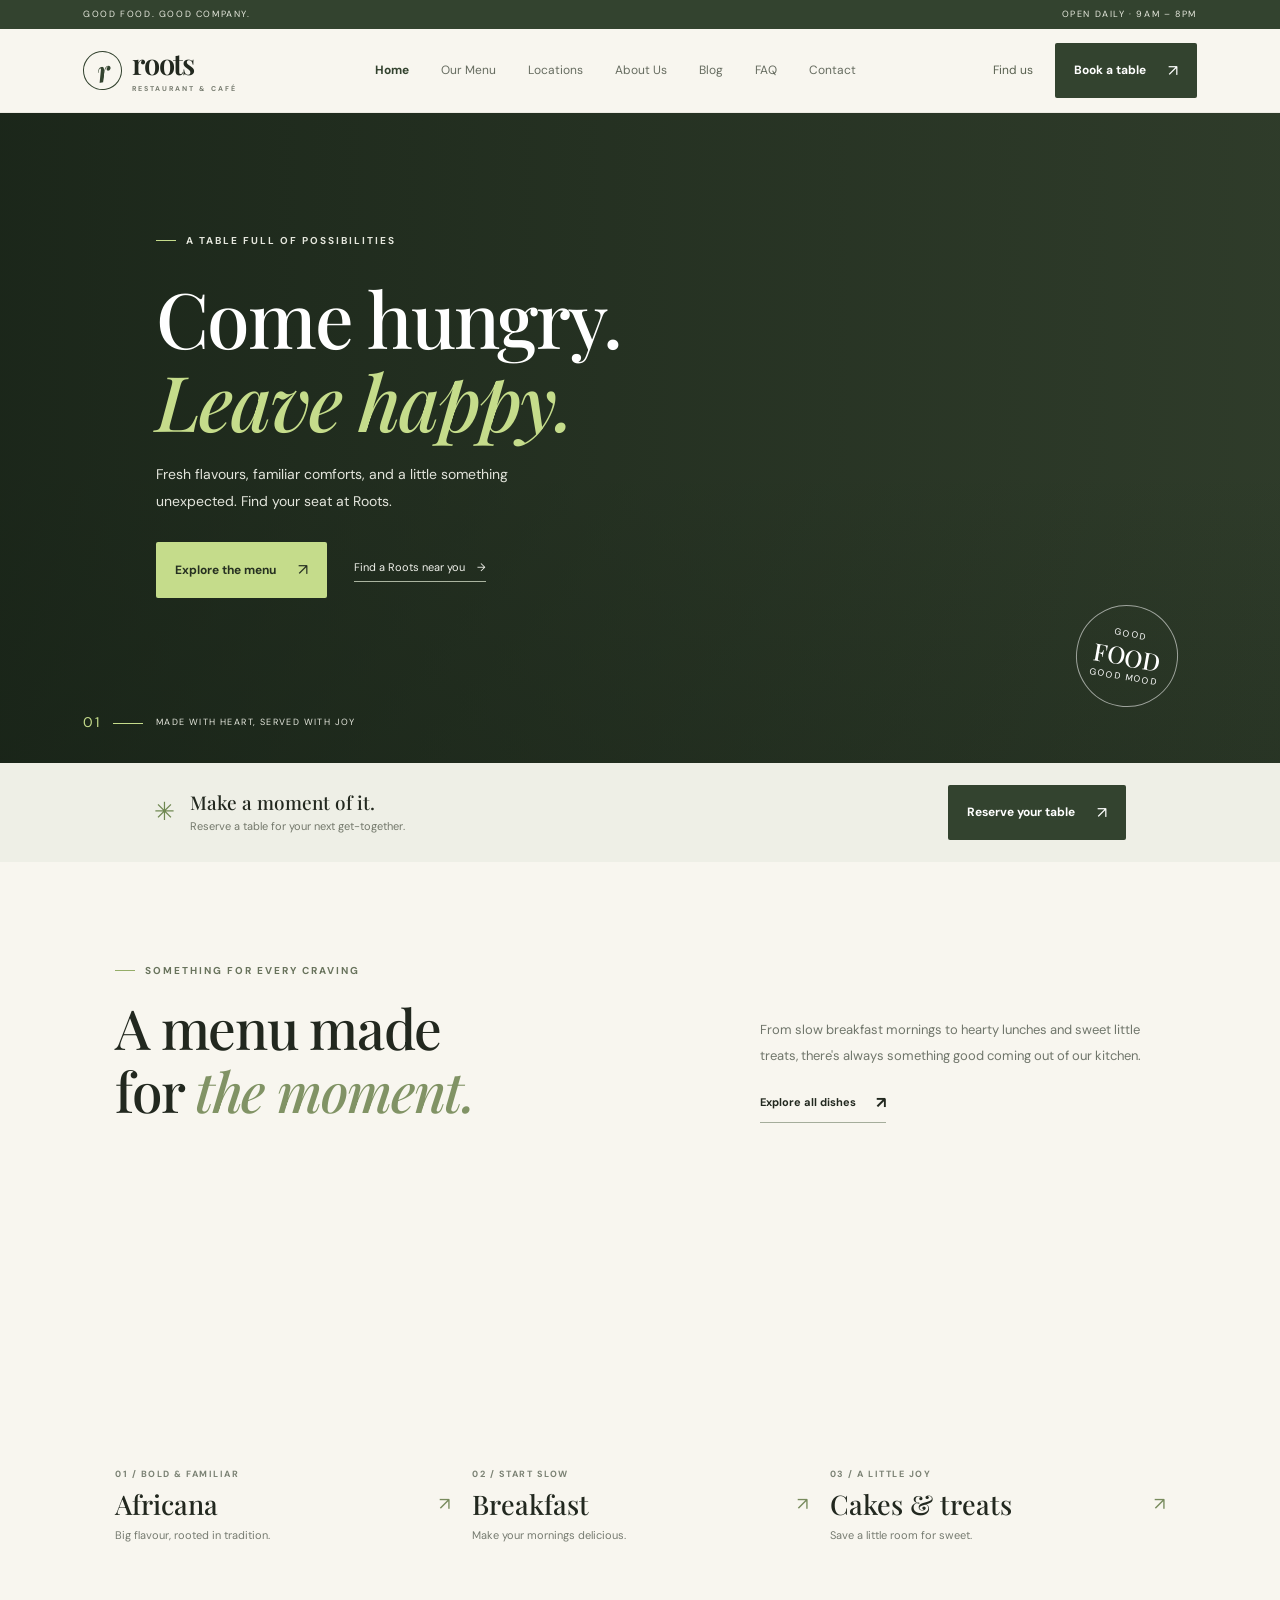
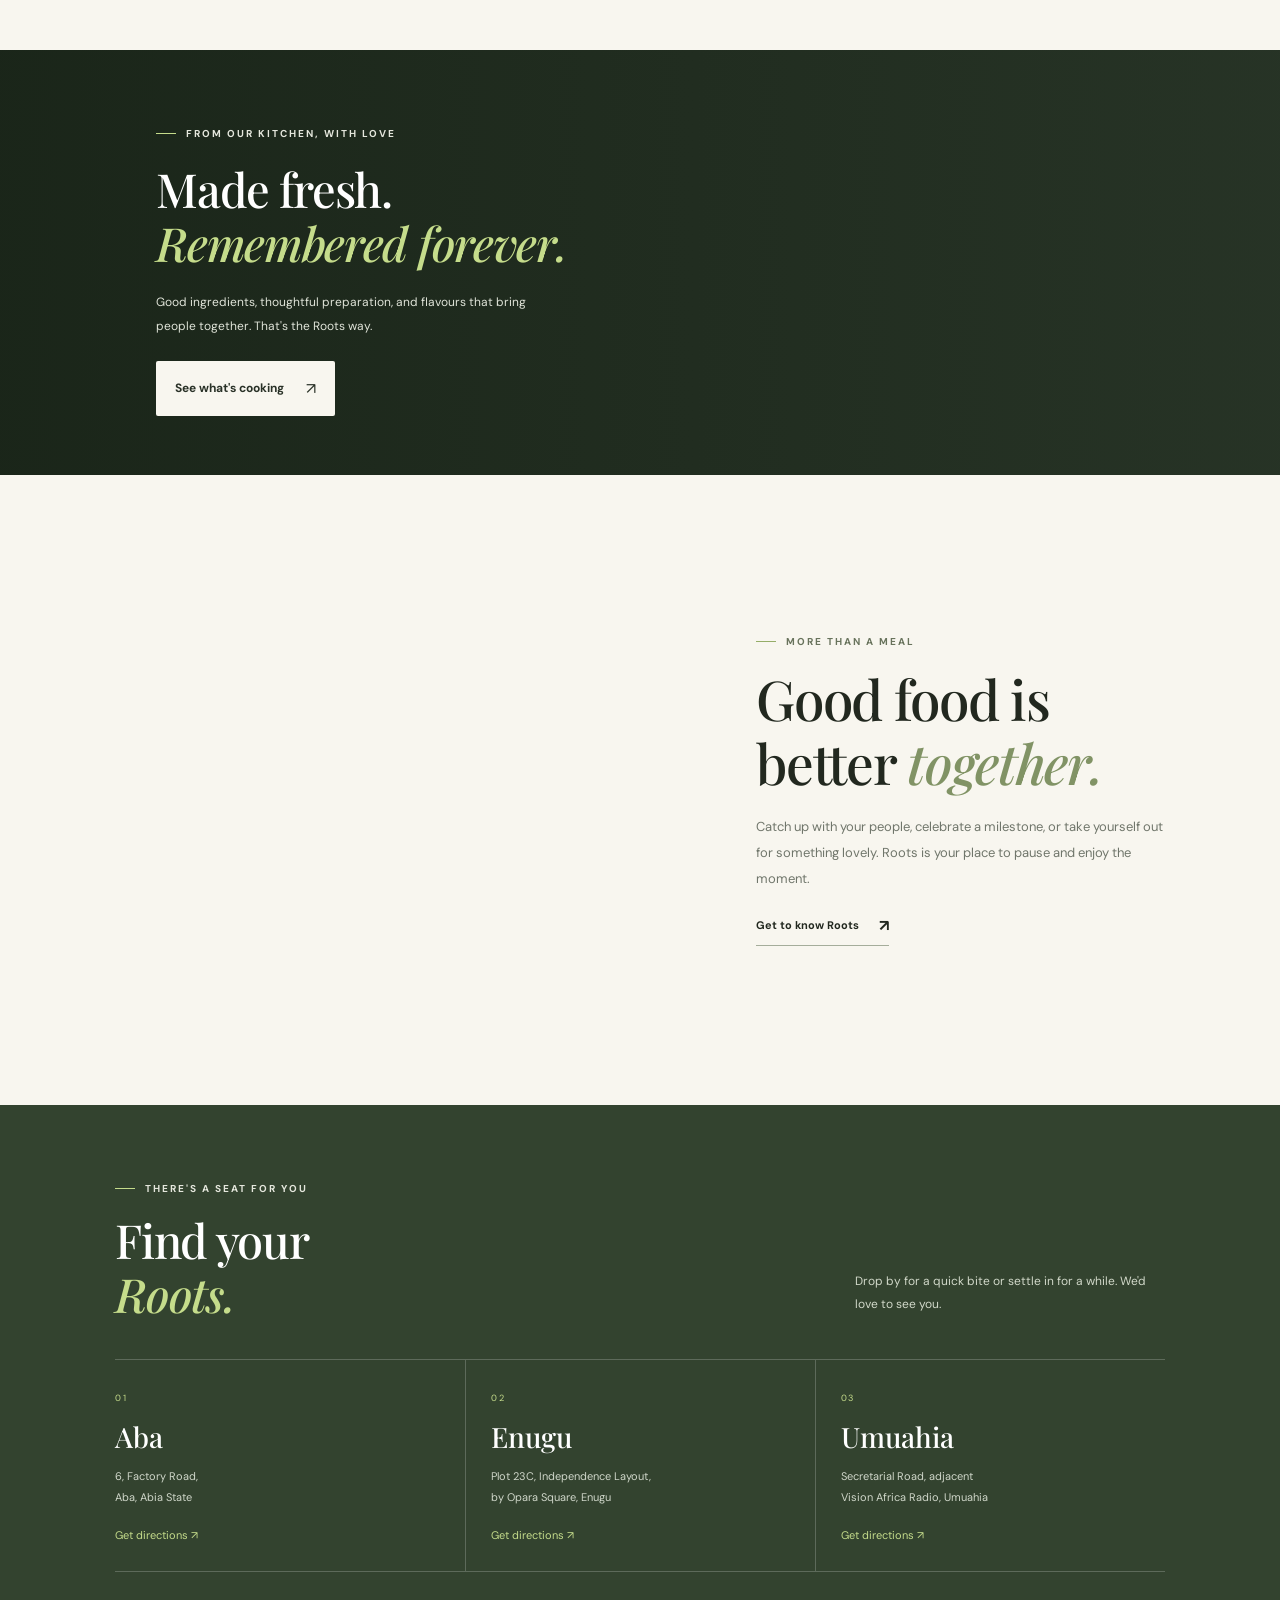
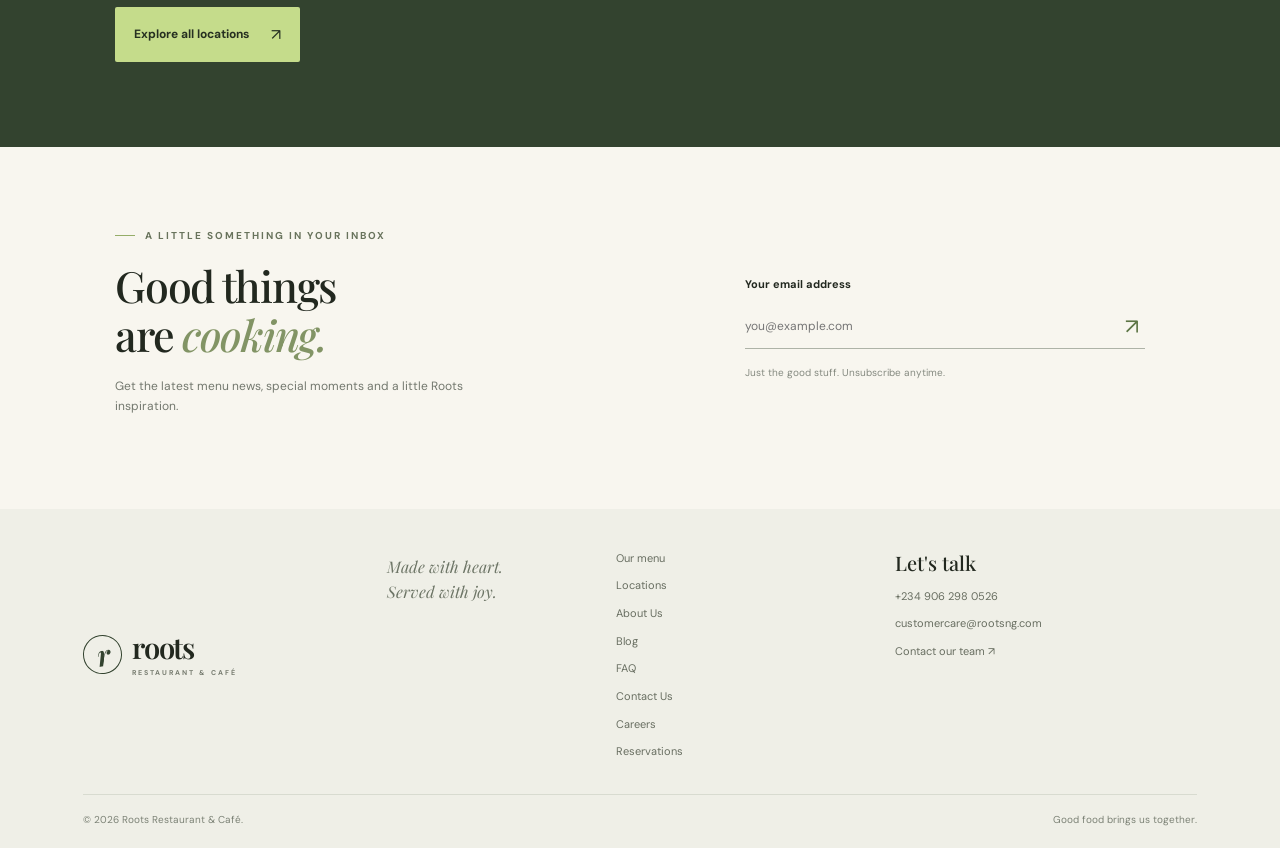
==== commit 2136fef9: "Update index.html" ====
--- a/index.html
+++ b/index.html
@@ -296,7 +296,6 @@
       <div class="footer-bottom">
         <span>© 2026 Roots Restaurant & Café.</span>
         <span>Good food brings us together.</span>
-        <a href="https://www.rootsng.com/location" rel="noopener" target="_blank">Visit original website ↗</a>
       </div>
     </footer>
     <div aria-live="polite" class="toast" role="status"></div>
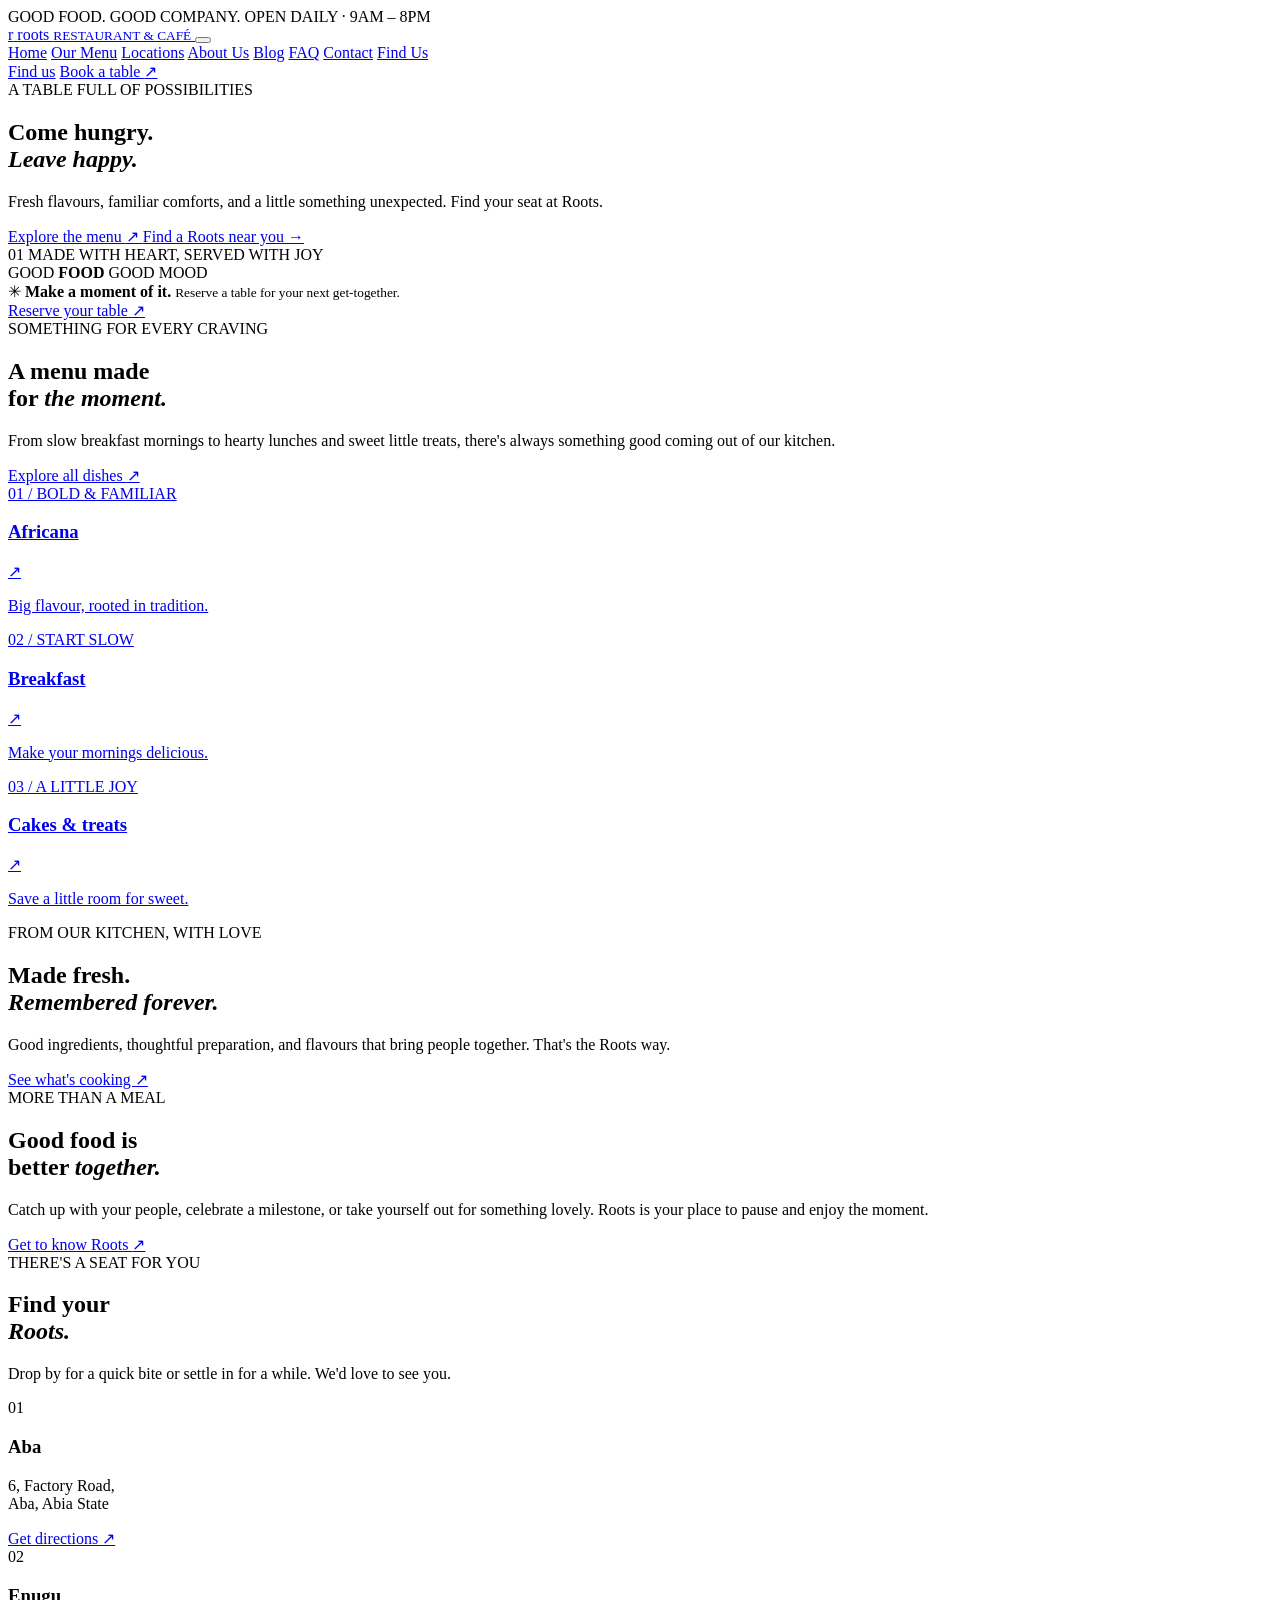
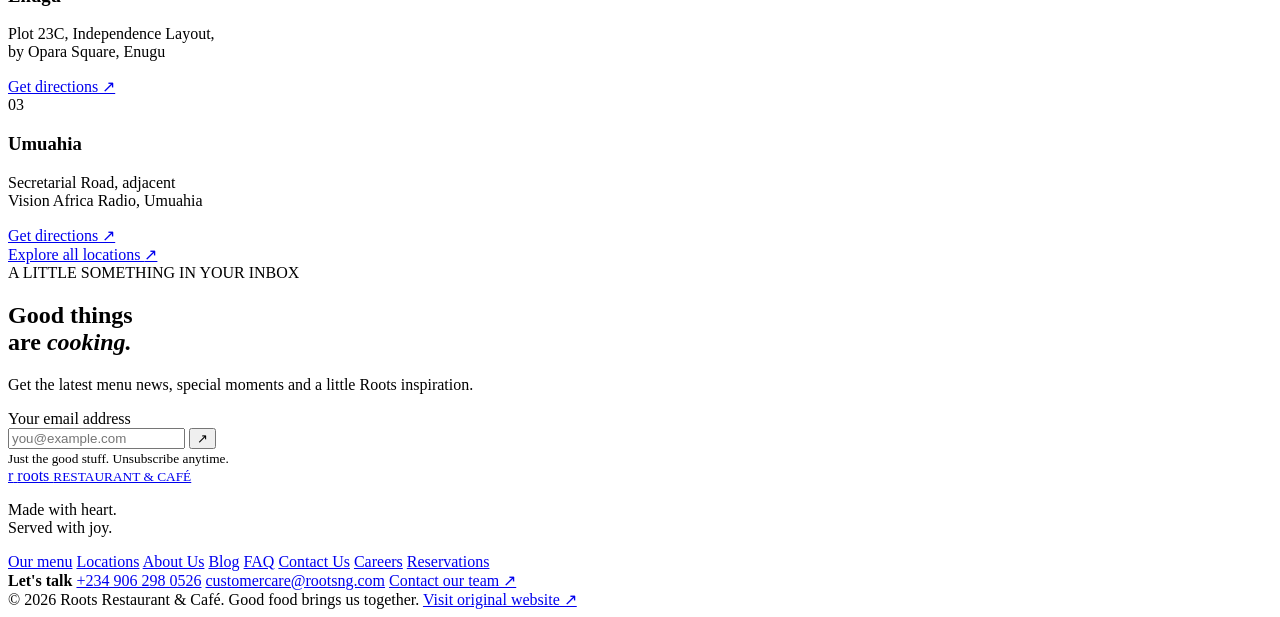
==== commit 62261249: "Add files via upload" ====
--- a/index.html
+++ b/index.html
@@ -6,8 +6,8 @@
     <meta content="Roots Restaurant &amp; Cafe — delicious food, warm hospitality and memorable moments." name="description">
     <title>Roots Restaurant & Café — Good food. Good company.</title>
     <link href="https://images.unsplash.com" rel="preconnect">
-    <link href="style.css" rel="stylesheet">
-    <script defer="" src="script.js"></script>
+    <link href="assets/css/style.css" rel="stylesheet">
+    <script defer="" src="assets/js/app.js"></script>
   </head>
   <body>
     <div class="announcement">
@@ -296,6 +296,7 @@
       <div class="footer-bottom">
         <span>© 2026 Roots Restaurant & Café.</span>
         <span>Good food brings us together.</span>
+        <a href="https://www.rootsng.com/location" rel="noopener" target="_blank">Visit original website ↗</a>
       </div>
     </footer>
     <div aria-live="polite" class="toast" role="status"></div>
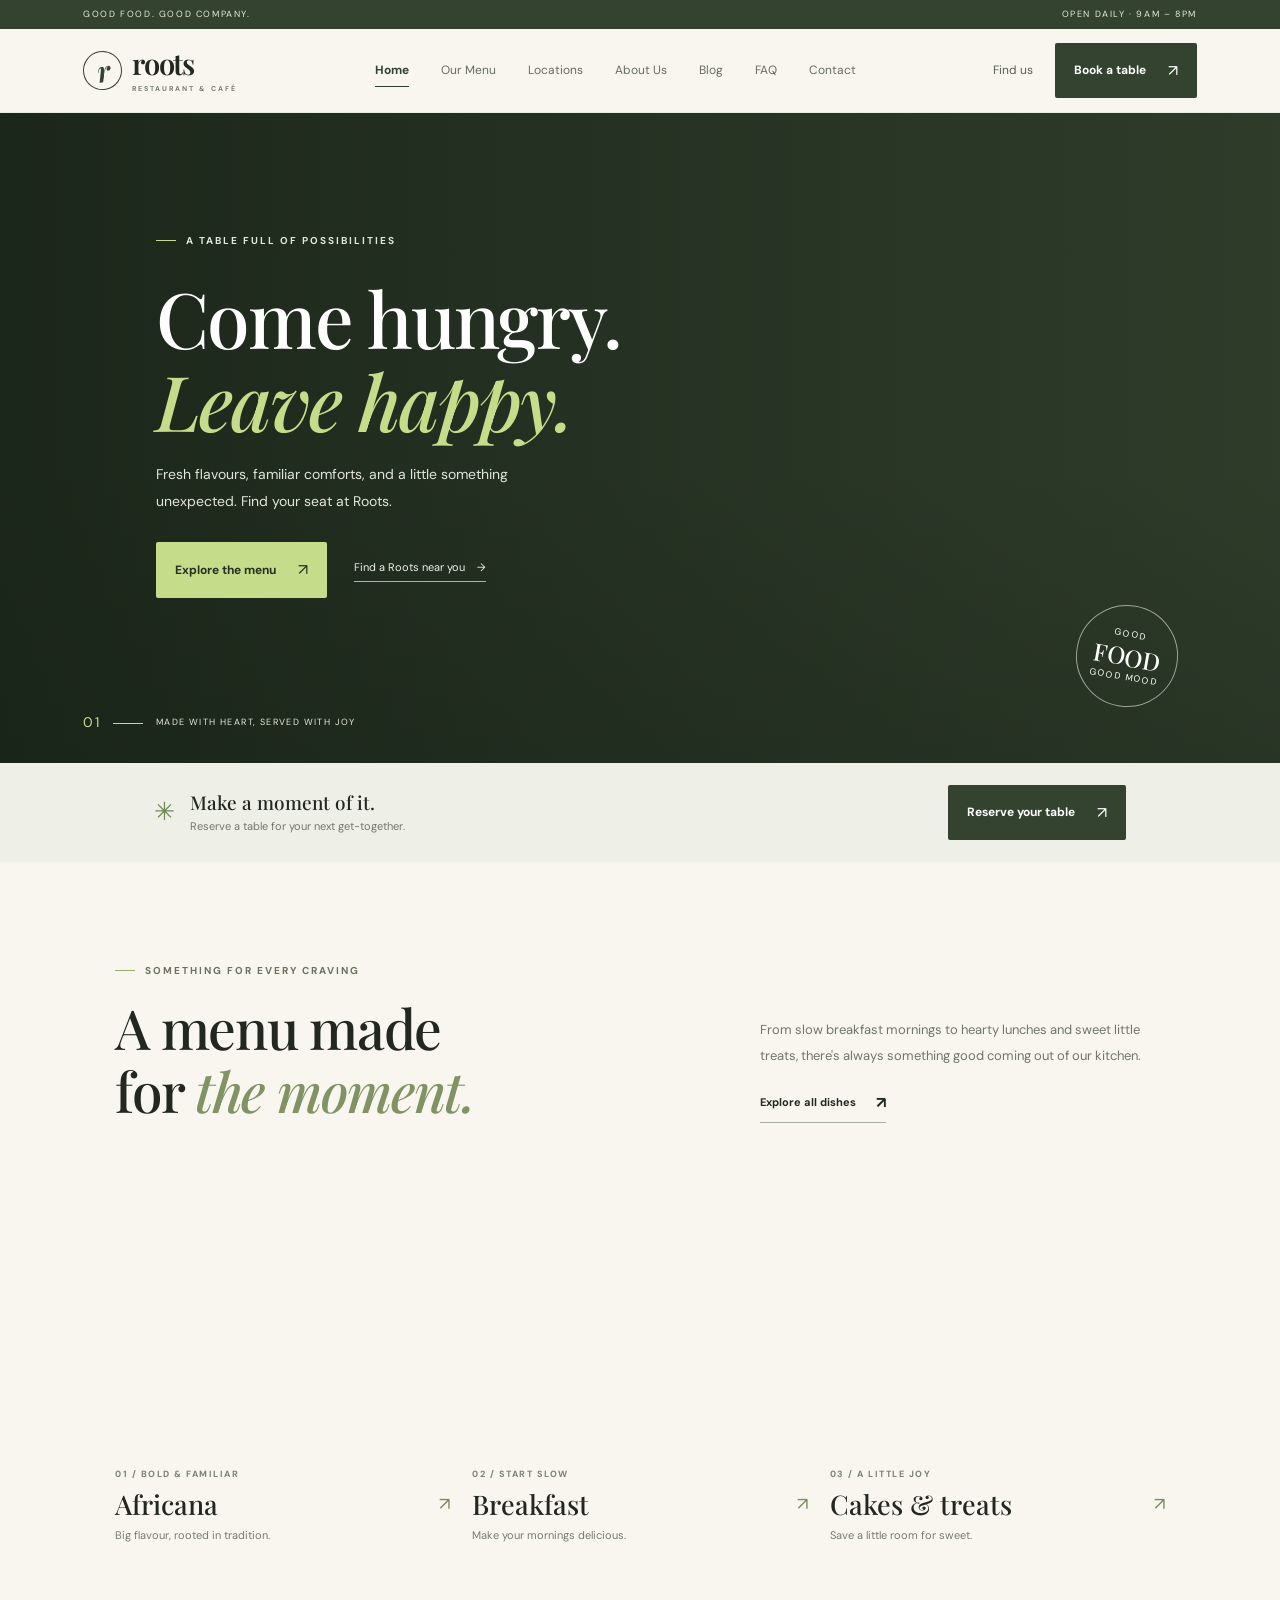
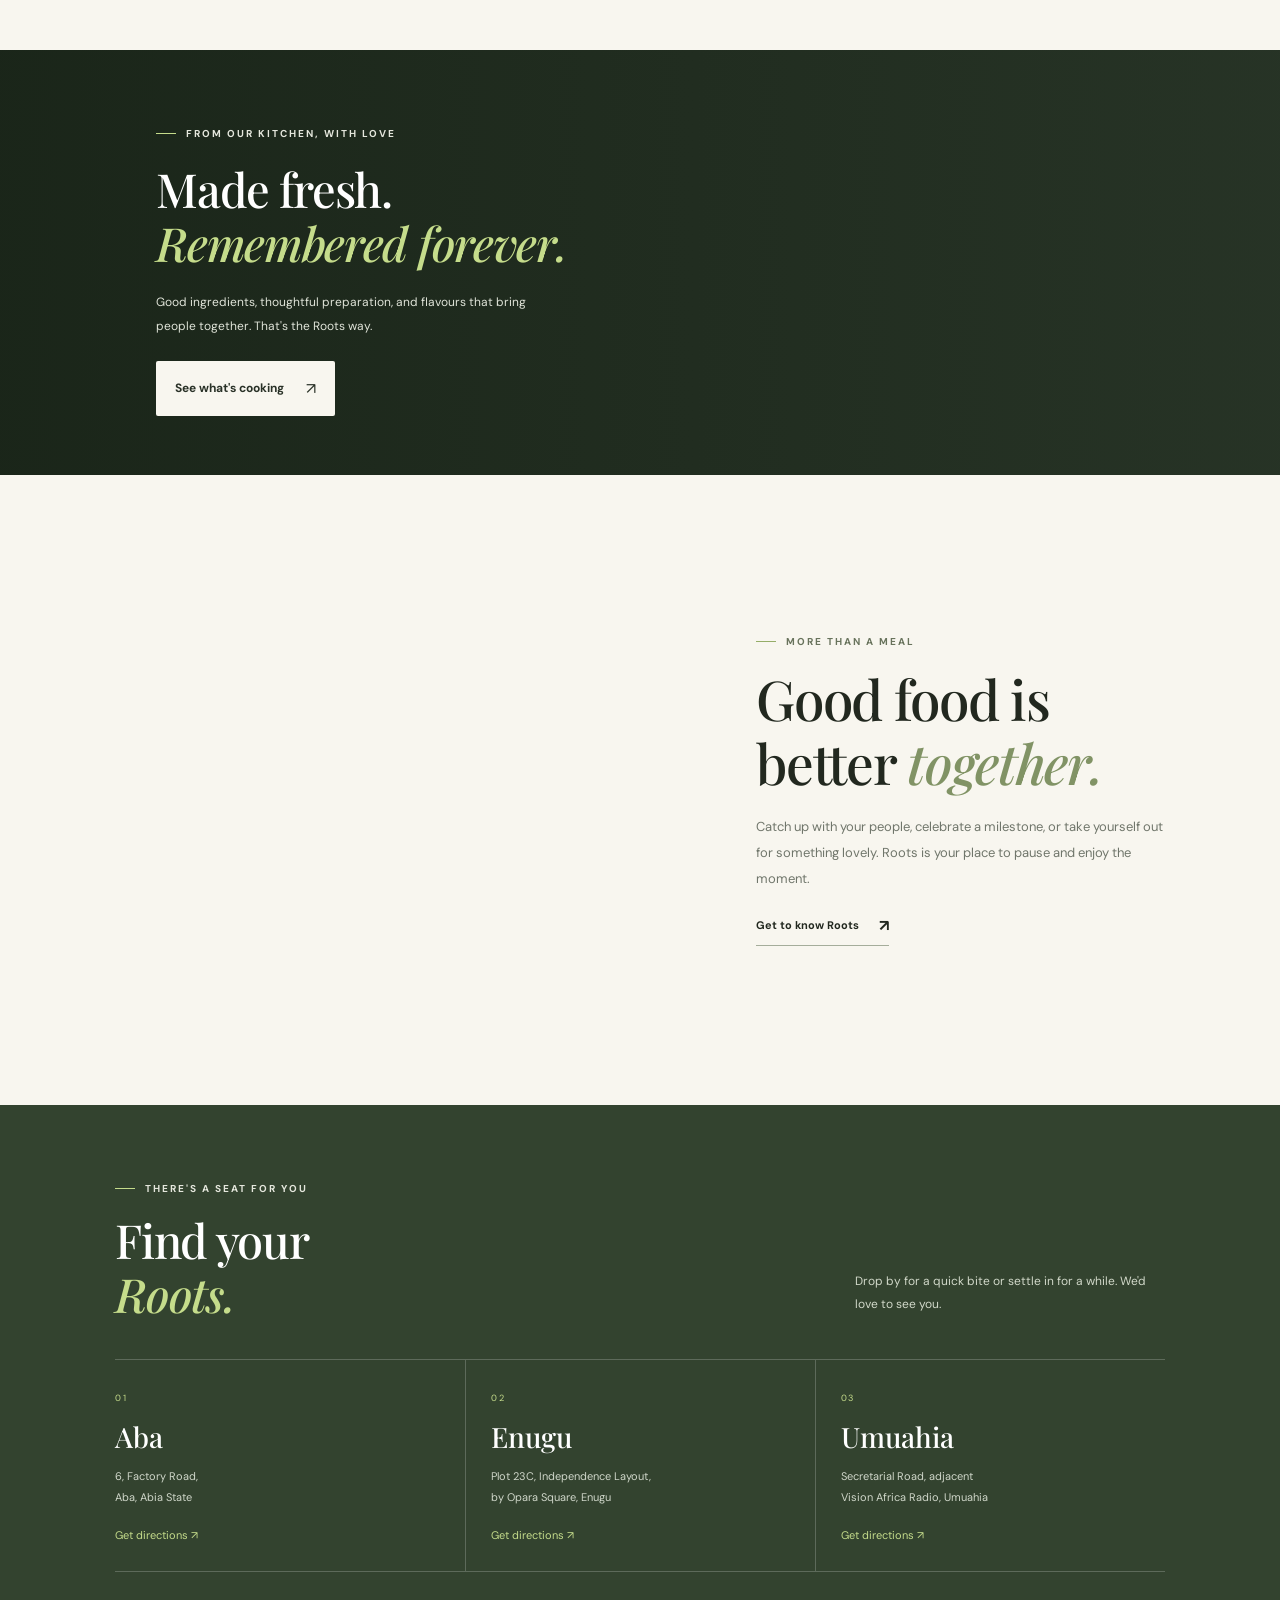
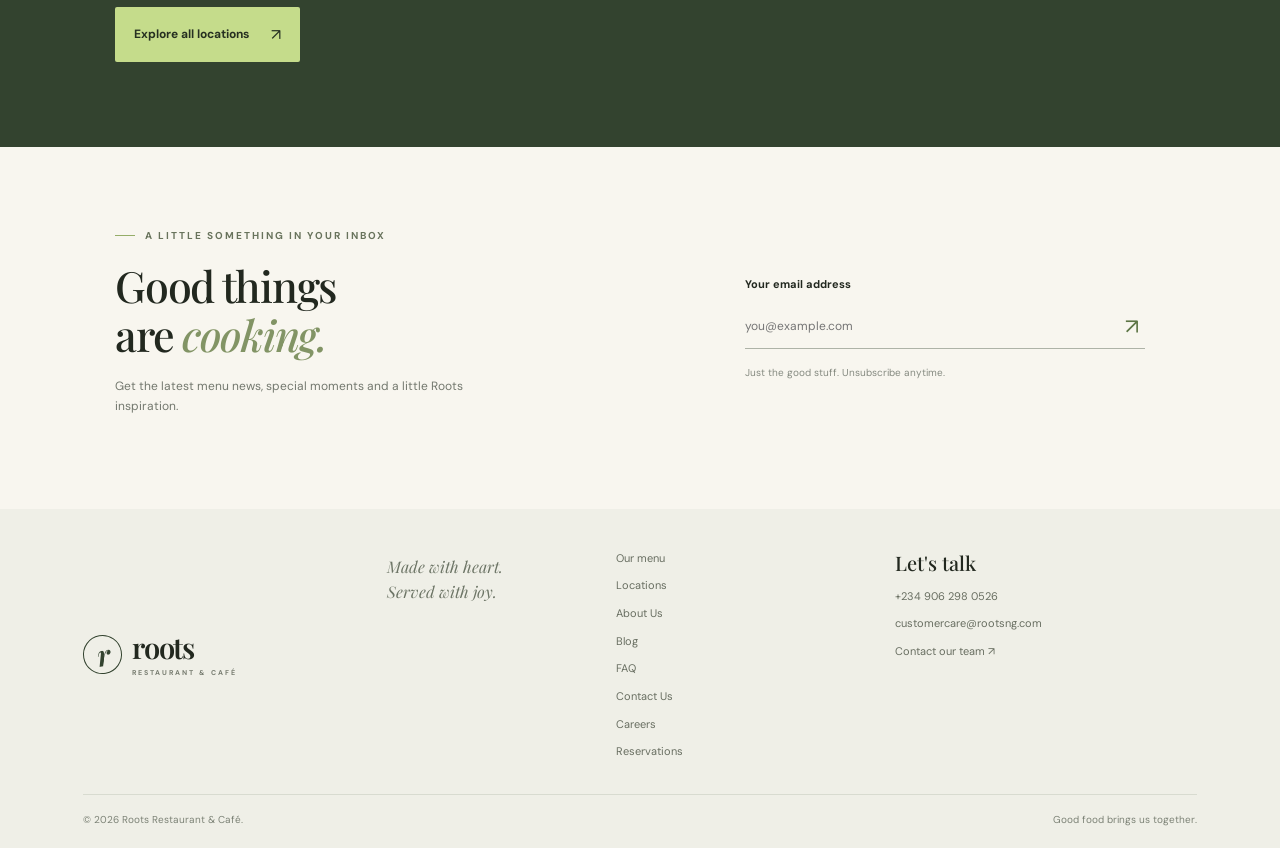
==== commit de93d8f6: "Update index.html" ====
--- a/index.html
+++ b/index.html
@@ -6,8 +6,8 @@
     <meta content="Roots Restaurant &amp; Cafe — delicious food, warm hospitality and memorable moments." name="description">
     <title>Roots Restaurant & Café — Good food. Good company.</title>
     <link href="https://images.unsplash.com" rel="preconnect">
-    <link href="assets/css/style.css" rel="stylesheet">
-    <script defer="" src="assets/js/app.js"></script>
+    <link href="style.css" rel="stylesheet">
+    <script defer="" src="script.js"></script>
   </head>
   <body>
     <div class="announcement">
@@ -296,7 +296,6 @@
       <div class="footer-bottom">
         <span>© 2026 Roots Restaurant & Café.</span>
         <span>Good food brings us together.</span>
-        <a href="https://www.rootsng.com/location" rel="noopener" target="_blank">Visit original website ↗</a>
       </div>
     </footer>
     <div aria-live="polite" class="toast" role="status"></div>
--- a/style.css
+++ b/style.css
@@ -0,0 +1,1862 @@
+@import url('https://fonts.googleapis.com/css2?family=DM+Sans:wght@400;500;600;700&family=Playfair+Display:ital,wght@0,500;0,600;0,700;1,500;1,600&display=swap');
+:root {
+    --ink:#22281f;
+    --green:#33432f;
+    --leaf:#c5dc8b;
+    --cream:#f8f6ef;
+    --muted:#74786d;
+    --line:#e2e2d8;
+    --serif:'Playfair Display',Georgia,serif;
+    --sans:'DM Sans',Arial,sans-serif
+}
+* {
+    box-sizing:border-box
+}
+html {
+    scroll-behavior:smooth
+}
+body {
+    margin:0;
+    background:var(--cream);
+    color:var(--ink);
+    font-family:var(--sans);
+    font-size:14px;
+    line-height:1.7
+}
+a {
+    color:inherit;
+    text-decoration:none
+}
+button,input,select,textarea {
+    font:inherit
+}
+button {
+    cursor:pointer
+}
+.announcement {
+    height:29px;
+    background:var(--green);
+    color:#e8eadf;
+    display:flex;
+    justify-content:space-between;
+    align-items:center;
+    padding:0 6.5%;
+    font-size:8px;
+    letter-spacing:1.6px
+}
+.header {
+    height:84px;
+    padding:0 6.5%;
+    display:flex;
+    align-items:center;
+    justify-content:space-between;
+    background:var(--cream);
+    position:relative;
+    z-index:10;
+    border-bottom:1px solid #333b2510
+}
+.logo {
+    display:flex;
+    align-items:center;
+    gap:10px;
+    font-family:var(--serif);
+    font-size:29px;
+    font-weight:600;
+    letter-spacing:-1.3px;
+    line-height:1
+}
+.logo-leaf {
+    display:grid;
+    place-items:center;
+    width:39px;
+    height:39px;
+    border:1px solid var(--green);
+    border-radius:50%;
+    color:var(--green);
+    font-size:29px;
+    font-style:italic;
+    transform:rotate(-10deg)
+}
+.logo small {
+    display:block;
+    font:700 7px var(--sans);
+    letter-spacing:2px;
+    margin-top:6px;
+    color:#777c70
+}
+.nav {
+    display:flex;
+    gap:32px;
+    align-items:center;
+    font-size:11px;
+    color:#666c60
+}
+.nav a {
+    padding:13px 0;
+    transition:color .2s
+}
+.nav a:hover,.nav a.active {
+    color:var(--green);
+    font-weight:700
+}
+.mobile-find-us {
+    display:none
+}
+.header-cta {
+    display:flex;
+    align-items:center;
+    gap:22px;
+    font-size:11px
+}
+.text-cta {
+    color:#596150
+}
+.button {
+    display:inline-flex;
+    align-items:center;
+    justify-content:center;
+    gap:22px;
+    padding:14px 19px;
+    border:0;
+    border-radius:2px;
+    font-size:11px;
+    font-weight:700;
+    transition:transform .2s,background .2s
+}
+.button:hover {
+    transform:translateY(-2px)
+}
+.button span {
+    font-size:16px;
+    font-weight:400
+}
+.button-dark {
+    background:var(--green);
+    color:#fff
+}
+.button-dark:hover {
+    background:#40543b
+}
+.button-green {
+    background:var(--leaf);
+    color:#263021
+}
+.button-green:hover {
+    background:#d4e8a5
+}
+.button-light {
+    background:#f8f6ef;
+    color:#293127
+}
+.menu-toggle {
+    display:none;
+    border:0;
+    background:none;
+    padding:8px
+}
+.menu-toggle i {
+    display:block;
+    width:23px;
+    height:2px;
+    background:var(--green);
+    margin:5px
+}
+.hero {
+    height:650px;
+    min-height:530px;
+    position:relative;
+    background:#303d2b;
+    color:white;
+    overflow:hidden
+}
+.hero-bg,.specials-image {
+    position:absolute;
+    inset:0;
+    background-size:cover;
+    background-position:center
+}
+.hero-bg {
+    background-image:url('https://images.unsplash.com/photo-1414235077428-338989a2e8c0?auto=format&fit=crop&w=2200&q=88');
+    background-position:center 56%;
+    transform:scale(1.02)
+}
+.hero-overlay {
+    position:absolute;
+    inset:0;
+    background:linear-gradient(90deg,rgba(21,32,21,.77),rgba(21,32,21,.36) 54%,rgba(21,32,21,.05)),linear-gradient(0deg,rgba(21,32,21,.25),transparent 45%)
+}
+.hero-content {
+    position:relative;
+    z-index:1;
+    padding:119px 0 0 12.2%;
+    max-width:740px
+}
+.kicker {
+    display:flex;
+    align-items:center;
+    gap:10px;
+    font-size:9px;
+    letter-spacing:2px;
+    font-weight:700;
+    color:#68735c
+}
+.kicker>span {
+    width:20px;
+    height:1px;
+    background:#95ad68;
+    display:inline-block
+}
+.kicker-light {
+    color:#e5e7dd
+}
+.kicker-light>span {
+    background:var(--leaf)
+}
+.hero h1,.page-hero h1,.about-hero h1 {
+    font:500 clamp(50px,6vw,80px)/1.08 var(--serif);
+    letter-spacing:-2px;
+    margin:27px 0 19px
+}
+.hero h1 em,.section h2 em,.specials h2 em,.location-heading h2 em,.page-hero h1 em,.callout h2 em,.about-hero h1 em,.experience-copy h2 em,.reservation-aside h3 em {
+    color:var(--leaf);
+    font-weight:500
+}
+.hero-content>p {
+    max-width:430px;
+    color:#e3e5dc;
+    font-size:13px;
+    line-height:1.95;
+    margin-bottom:27px
+}
+.hero-actions {
+    display:flex;
+    align-items:center;
+    gap:27px;
+    flex-wrap:wrap
+}
+.hero-link {
+    font-size:10px;
+    color:#f0f1eb;
+    border-bottom:1px solid #aab4a0;
+    padding-bottom:5px
+}
+.hero-link span {
+    margin-left:9px
+}
+.hero-caption {
+    position:absolute;
+    left:6.5%;
+    bottom:28px;
+    display:flex;
+    align-items:center;
+    gap:13px;
+    color:#e5e7dd;
+    font-size:8px;
+    letter-spacing:1.4px
+}
+.hero-caption>span:first-child {
+    font-size:14px;
+    color:var(--leaf)
+}
+.caption-line {
+    width:30px;
+    height:1px;
+    background:var(--leaf)
+}
+.hero-stamp {
+    position:absolute;
+    right:8%;
+    bottom:56px;
+    width:102px;
+    height:102px;
+    border:1px solid #ffffff8c;
+    border-radius:50%;
+    display:flex;
+    flex-direction:column;
+    align-items:center;
+    justify-content:center;
+    line-height:1.2;
+    transform:rotate(10deg);
+    font-size:8px;
+    letter-spacing:1.5px
+}
+.hero-stamp b {
+    font:500 24px var(--serif);
+    letter-spacing:0
+}
+.booking-strip {
+    padding:22px 12%;
+    display:flex;
+    justify-content:space-between;
+    align-items:center;
+    background:#eeefe6;
+    gap:20px
+}
+.strip-copy {
+    display:flex;
+    align-items:center;
+    gap:15px
+}
+.strip-icon {
+    font-size:25px;
+    color:#6e8750
+}
+.strip-copy b,.strip-copy small {
+    display:block
+}
+.strip-copy b {
+    font:500 19px var(--serif)
+}
+.strip-copy small {
+    font-size:10px;
+    color:#73786b;
+    margin-top:2px
+}
+.section {
+    width:82%;
+    max-width:1250px;
+    margin:0 auto
+}
+.menu-intro {
+    padding:100px 0 105px
+}
+.section-top {
+    display:grid;
+    grid-template-columns:1fr .75fr;
+    gap:10%;
+    align-items:end;
+    margin-bottom:37px
+}
+.section h2,.specials h2,.location-heading h2,.experience-copy h2,.newsletter h2 {
+    font:500 clamp(37px,4.4vw,55px)/1.15 var(--serif);
+    letter-spacing:-1.3px;
+    margin:17px 0 0
+}
+.section h2 em,.experience-copy h2 em {
+    color:#819365
+}
+.intro-text {
+    max-width:405px
+}
+.intro-text p,.experience-copy p {
+    font-size:12px;
+    color:#70766b;
+    line-height:2;
+    margin-bottom:20px
+}
+.under-link {
+    display:inline-flex;
+    align-items:center;
+    gap:20px;
+    padding-bottom:6px;
+    border-bottom:1px solid #a5ad9b;
+    font-size:10px;
+    font-weight:700
+}
+.under-link span {
+    font-size:16px
+}
+.category-grid {
+    display:grid;
+    grid-template-columns:repeat(3,1fr);
+    gap:22px
+}
+.category-card {
+    display:block;
+    min-width:0
+}
+.category-img {
+    height:290px;
+    background-size:cover;
+    background-position:center;
+    transition:transform .4s
+}
+.category-card:hover .category-img {
+    transform:scale(1.015)
+}
+.category-africana .category-img {
+    background-image:url('https://images.unsplash.com/photo-1604329760661-e71dc83f8f26?auto=format&fit=crop&w=900&q=85')
+}
+.category-breakfast .category-img {
+    background-image:url('https://images.unsplash.com/photo-1533089860892-a7c6f0a88666?auto=format&fit=crop&w=900&q=85')
+}
+.category-cakes .category-img {
+    background-image:url('https://images.unsplash.com/photo-1578985545062-69928b1d9587?auto=format&fit=crop&w=900&q=85')
+}
+.category-number {
+    display:block;
+    margin-top:17px;
+    font-size:8px;
+    letter-spacing:1.5px;
+    color:#7a8173;
+    font-weight:700
+}
+.category-bottom {
+    display:flex;
+    justify-content:space-between;
+    align-items:center;
+    margin-top:4px
+}
+.category-bottom h3 {
+    font:500 27px var(--serif);
+    margin:0
+}
+.category-bottom span {
+    font-size:18px;
+    color:#788b5d
+}
+.category-card p {
+    font-size:10px;
+    color:#767b70;
+    margin:4px 0 0
+}
+.specials {
+    height:425px;
+    position:relative;
+    color:white;
+    overflow:hidden;
+    background:#2b382a
+}
+.specials-image {
+    background-image:url('https://images.unsplash.com/photo-1559339352-11d035aa65de?auto=format&fit=crop&w=1900&q=85');
+    background-position:center 50%
+}
+.specials:after {
+    content:"";
+    position:absolute;
+    inset:0;
+    background:linear-gradient(90deg,rgba(23,34,22,.83),rgba(23,34,22,.22))
+}
+.specials-content {
+    position:relative;
+    z-index:1;
+    padding:75px 0 0 12.2%;
+    max-width:650px
+}
+.specials h2 {
+    font-size:47px;
+    margin:20px 0
+}
+.specials-content p {
+    max-width:380px;
+    color:#e0e4d9;
+    font-size:11px;
+    line-height:2;
+    margin-bottom:23px
+}
+.experience {
+    display:grid;
+    grid-template-columns:1.05fr .8fr;
+    gap:10%;
+    align-items:center;
+    padding-top:100px;
+    padding-bottom:100px
+}
+.experience-image {
+    min-height:430px;
+    background:url('https://images.unsplash.com/photo-1552566626-52f8b828add9?auto=format&fit=crop&w=1200&q=85') center/cover
+}
+.experience-copy {
+    max-width:420px
+}
+.experience-copy h2 {
+    margin-bottom:20px
+}
+.locations {
+    background:var(--green);
+    color:#fff;
+    padding:75px 0 85px
+}
+.locations .section {
+    width:82%
+}
+.location-heading {
+    display:flex;
+    justify-content:space-between;
+    align-items:end;
+    gap:30px;
+    margin-bottom:38px
+}
+.location-heading h2 {
+    font-size:47px;
+    margin:16px 0 0
+}
+.location-heading h2 em {
+    color:var(--leaf)
+}
+.location-heading p {
+    max-width:310px;
+    font-size:11px;
+    line-height:1.9;
+    color:#d1d8c9;
+    margin:0 0 5px
+}
+.location-grid {
+    display:grid;
+    grid-template-columns:repeat(3,1fr);
+    gap:0;
+    margin-bottom:35px;
+    border-top:1px solid #ffffff35;
+    border-bottom:1px solid #ffffff35
+}
+.location-grid article {
+    padding:24px 22px 26px 0
+}
+.location-grid article+article {
+    border-left:1px solid #ffffff35;
+    padding-left:25px
+}
+.location-num {
+    color:var(--leaf);
+    font-size:9px;
+    letter-spacing:1.5px
+}
+.location-grid h3 {
+    font:500 28px var(--serif);
+    margin:9px 0
+}
+.location-grid p {
+    font-size:10px;
+    color:#d0d7ca;
+    line-height:1.9;
+    margin-bottom:18px
+}
+.location-grid a {
+    display:block;
+    font-size:10px;
+    color:var(--leaf);
+    margin-top:9px
+}
+.newsletter {
+    display:grid;
+    grid-template-columns:1fr .8fr;
+    gap:10%;
+    align-items:center;
+    padding-top:80px;
+    padding-bottom:80px
+}
+.newsletter h2 {
+    font-size:43px
+}
+.newsletter h2 em {
+    color:#829465
+}
+.newsletter>div>p {
+    font-size:11px;
+    color:#73786e;
+    max-width:370px;
+    margin-top:16px
+}
+.newsletter form {
+    width:100%;
+    max-width:400px
+}
+.newsletter form label {
+    font-size:10px;
+    font-weight:700
+}
+.email-row {
+    display:flex;
+    border-bottom:1px solid #aeb3a7;
+    margin:8px 0 10px
+}
+.email-row input {
+    flex:1;
+    min-width:0;
+    padding:12px 0;
+    border:0;
+    background:transparent;
+    outline:0;
+    font-size:11px
+}
+.email-row button {
+    border:0;
+    background:transparent;
+    color:#5d7545;
+    font-size:22px
+}
+.newsletter form small {
+    font-size:9px;
+    color:#858a80
+}
+.footer {
+    background:#efefe7;
+    padding:40px 6.5% 20px
+}
+.footer-main {
+    display:grid;
+    grid-template-columns:1.1fr .8fr 1fr 1.2fr;
+    gap:28px;
+    padding-bottom:33px
+}
+.footer-main>p {
+    font:italic 16px/1.6 var(--serif);
+    color:#6d7566;
+    margin:5px 0
+}
+.footer-links,.footer-contact {
+    display:flex;
+    flex-direction:column;
+    gap:9px;
+    font-size:10px;
+    color:#686e61
+}
+.footer-contact b {
+    font:500 20px var(--serif);
+    color:var(--ink);
+    margin-bottom:2px
+}
+.footer-bottom {
+    border-top:1px solid #d8dbd0;
+    padding-top:16px;
+    display:flex;
+    justify-content:space-between;
+    gap:15px;
+    font-size:9px;
+    color:#7c8276
+}
+.page-hero {
+    background:#eeefe6;
+    padding:73px 9% 55px
+}
+.page-hero h1 {
+    font-size:64px;
+    margin:20px 0 14px
+}
+.page-hero h1 em {
+    color:#819365
+}
+.page-hero>p {
+    font-size:12px;
+    color:#6f756a;
+    max-width:510px
+}
+.menu-tabs {
+    display:flex;
+    flex-wrap:wrap;
+    gap:10px;
+    margin-top:30px
+}
+.menu-tabs a {
+    padding:10px 15px;
+    background:#fff;
+    border:1px solid #e0e2d8;
+    font-size:10px;
+    transition:background .2s
+}
+.menu-tabs a:hover {
+    background:var(--leaf)
+}
+.dishes-section {
+    padding-top:60px;
+    padding-bottom:30px;
+    scroll-margin-top:25px
+}
+.dish-heading {
+    margin-bottom:25px
+}
+.dish-heading h2 {
+    font-size:37px;
+    margin:12px 0 4px
+}
+.dish-heading h2 em {
+    color:#819365
+}
+.dish-heading p {
+    font-size:11px;
+    color:#777d72;
+    margin:0
+}
+.dish-grid {
+    display:grid;
+    grid-template-columns:1fr 1fr;
+    gap:24px
+}
+.dish {
+    display:grid;
+    grid-template-columns:190px 1fr;
+    gap:20px;
+    align-items:center;
+    background:#fff;
+    padding:13px
+}
+.dish-img {
+    height:150px;
+    background-size:cover;
+    background-position:center
+}
+.dish-breakfast {
+    background-image:url('https://images.unsplash.com/photo-1533089860892-a7c6f0a88666?auto=format&fit=crop&w=600&q=80')
+}
+.dish-pancakes {
+    background-image:url('https://images.unsplash.com/photo-1528207776546-365bb710ee93?auto=format&fit=crop&w=600&q=80')
+}
+.dish-rice {
+    background-image:url('https://images.unsplash.com/photo-1604329760661-e71dc83f8f26?auto=format&fit=crop&w=600&q=80')
+}
+.dish-soup {
+    background-image:url('https://images.unsplash.com/photo-1547592180-85f173990554?auto=format&fit=crop&w=600&q=80')
+}
+.dish-pasta {
+    background-image:url('https://images.unsplash.com/photo-1473093295043-cdd812d0e601?auto=format&fit=crop&w=600&q=80')
+}
+.dish-chicken {
+    background-image:url('https://images.unsplash.com/photo-1532550907401-a500c9a57435?auto=format&fit=crop&w=600&q=80')
+}
+.dish-noodles {
+    background-image:url('https://images.unsplash.com/photo-1569718212165-3a8278d5f624?auto=format&fit=crop&w=600&q=80')
+}
+.dish-asian {
+    background-image:url('https://images.unsplash.com/photo-1512058564366-18510be2db19?auto=format&fit=crop&w=600&q=80')
+}
+.dish-cake {
+    background-image:url('https://images.unsplash.com/photo-1578985545062-69928b1d9587?auto=format&fit=crop&w=600&q=80')
+}
+.dish-dessert {
+    background-image:url('https://images.unsplash.com/photo-1488477181946-6428a0291777?auto=format&fit=crop&w=600&q=80')
+}
+.dish-drink {
+    background-image:url('https://images.unsplash.com/photo-1513558161293-cdaf765edfd7?auto=format&fit=crop&w=600&q=80')
+}
+.dish-coffee {
+    background-image:url('https://images.unsplash.com/photo-1509042239860-f550ce710b93?auto=format&fit=crop&w=600&q=80')
+}
+.dish h3 {
+    font:500 21px var(--serif);
+    margin:0 0 6px
+}
+.dish p {
+    font-size:10px;
+    color:#74796e;
+    margin:0 0 10px
+}
+.dish span {
+    font-size:9px;
+    color:#7b8b5d
+}
+.callout {
+    background:var(--green);
+    color:#fff;
+    text-align:center;
+    padding:70px 20px 78px
+}
+.callout h2 {
+    font:500 45px/1.2 var(--serif);
+    margin:18px 0 25px
+}
+.callout h2 em {
+    color:var(--leaf)
+}
+.callout .kicker {
+    justify-content:center
+}
+.locations-page {
+    padding-top:65px;
+    padding-bottom:85px
+}
+.location-feature {
+    display:grid;
+    grid-template-columns:1fr 1fr;
+    gap:8%;
+    align-items:center;
+    margin-bottom:65px
+}
+.location-photo {
+    min-height:360px;
+    background:url('https://images.unsplash.com/photo-1559339352-11d035aa65de?auto=format&fit=crop&w=1000&q=85') center/cover
+}
+.location-feature-copy h2 {
+    font:500 39px/1.2 var(--serif);
+    margin:16px 0
+}
+.location-feature-copy h2 em {
+    color:#819365
+}
+.location-feature-copy p {
+    font-size:11px;
+    color:#71776c;
+    line-height:2;
+    margin-bottom:22px
+}
+.location-cards {
+    display:grid;
+    grid-template-columns:repeat(3,1fr);
+    gap:18px
+}
+.location-cards article {
+    background:#fff;
+    padding:23px;
+    border:1px solid var(--line);
+    scroll-margin-top:30px
+}
+.location-card-top {
+    display:flex;
+    justify-content:space-between;
+    color:#7b856b;
+    font-size:8px;
+    letter-spacing:1.4px
+}
+.location-pin {
+    font-size:20px;
+    color:#82975f
+}
+.location-cards h3 {
+    font:500 30px var(--serif);
+    margin:15px 0 8px
+}
+.location-cards p {
+    font-size:10px;
+    color:#6f756a;
+    line-height:1.9;
+    min-height:40px
+}
+.location-cards a {
+    display:block;
+    color:#5b7043;
+    font-size:10px;
+    font-weight:700;
+    margin-top:12px
+}
+.location-note {
+    font-size:9px;
+    color:#777d72;
+    margin-top:20px
+}
+.about-hero {
+    padding:80px 9% 70px
+}
+.about-hero h1 {
+    font-size:68px
+}
+.about-hero h1 em {
+    color:#819365
+}
+.about-hero>p {
+    font-size:13px;
+    line-height:2;
+    color:#6e7469;
+    max-width:650px
+}
+.about-wide-image {
+    height:400px;
+    margin-top:38px;
+    background:url('https://images.unsplash.com/photo-1559339352-11d035aa65de?auto=format&fit=crop&w=1800&q=85') center/cover
+}
+.about-experience {
+    padding-top:75px
+}
+.reservation-section {
+    display:grid;
+    grid-template-columns:minmax(0,1fr) 320px;
+    gap:55px;
+    padding-top:55px;
+    padding-bottom:90px
+}
+.reservation-form {
+    background:#fff;
+    border:1px solid var(--line);
+    padding:30px
+}
+.reservation-form h2 {
+    font:500 30px var(--serif);
+    margin:0 0 5px
+}
+.form-intro {
+    font-size:11px;
+    color:#74796e;
+    margin-bottom:25px
+}
+.reservation-grid {
+    display:grid;
+    grid-template-columns:1fr 1fr;
+    gap:0 17px
+}
+.reservation-form label {
+    display:block;
+    font-size:10px;
+    font-weight:700;
+    margin-bottom:15px
+}
+.reservation-form input,.reservation-form select,.reservation-form textarea {
+    display:block;
+    width:100%;
+    padding:12px;
+    border:1px solid var(--line);
+    background:white;
+    border-radius:0;
+    margin-top:7px;
+    font-size:11px;
+    color:var(--ink)
+}
+.reservation-form .full-field {
+    grid-column:1/-1
+}
+.form-note {
+    font-size:9px;
+    color:#797f73;
+    margin:16px 0 0
+}
+.reservation-aside {
+    background:#eeefe6;
+    padding:23px;
+    height:max-content
+}
+.reservation-aside-image {
+    height:180px;
+    background:url('https://images.unsplash.com/photo-1414235077428-338989a2e8c0?auto=format&fit=crop&w=700&q=80') center/cover;
+    margin:-23px -23px 25px
+}
+.reservation-aside h3 {
+    font:500 28px/1.25 var(--serif);
+    margin:13px 0
+}
+.reservation-aside h3 em {
+    color:#819365
+}
+.reservation-aside p,.reservation-aside small {
+    font-size:10px;
+    color:#73796e;
+    line-height:1.9
+}
+.reservation-aside>a {
+    display:block;
+    font-size:10px;
+    color:#52673d;
+    font-weight:700;
+    margin-top:12px
+}
+.reservation-aside small {
+    display:block;
+    margin-top:22px
+}
+.toast {
+    position:fixed;
+    bottom:22px;
+    left:50%;
+    transform:translate(-50%,20px);
+    background:var(--green);
+    color:#fff;
+    padding:13px 19px;
+    font-size:11px;
+    z-index:50;
+    opacity:0;
+    pointer-events:none;
+    transition:.25s;
+    max-width:calc(100% - 30px);
+    box-shadow:0 8px 30px #0002
+}
+.toast.show {
+    opacity:1;
+    transform:translate(-50%,0)
+}
+@media(max-width:1000px) {
+    .header {
+        padding:0 4%;
+        height:75px
+    }
+    .nav {
+        gap:18px
+    }
+    .header-cta {
+        gap:12px
+    }
+    .section {
+        width:88%
+    }
+    .hero-content,.specials-content {
+        padding-left:8%
+    }
+    .category-img {
+        height:240px
+    }
+    .dish {
+        grid-template-columns:135px 1fr;
+        gap:13px
+    }
+    .dish-img {
+        height:135px
+    }
+    .footer-main {
+        grid-template-columns:1fr 1fr;
+        gap:25px
+    }
+    .locations .section {
+        width:88%
+    }
+}
+@media(max-width:760px) {
+    .announcement {
+        padding:0 5%;
+        font-size:7px;
+        letter-spacing:1px
+    }
+    .header {
+        height:70px;
+        padding:0 5%
+    }
+    .logo {
+        font-size:26px
+    }
+    .logo-leaf {
+        width:34px;
+        height:34px;
+        font-size:25px
+    }
+    .menu-toggle {
+        display:block;
+        order:3
+    }
+    .header-cta {
+        margin-left:auto;
+        margin-right:12px
+    }
+    .header-cta .text-cta {
+        display:none
+    }
+    .header-cta .button {
+        padding:11px 12px;
+        font-size:10px;
+        gap:9px
+    }
+    .nav {
+        display:none;
+        position:absolute;
+        top:69px;
+        left:0;
+        right:0;
+        background:var(--cream);
+        padding:10px 5% 20px;
+        box-shadow:0 15px 25px #0000000b;
+        flex-direction:column;
+        align-items:stretch;
+        gap:0;
+        border-bottom:1px solid var(--line)
+    }
+    .nav.open {
+        display:flex
+    }
+    .nav a {
+        padding:13px 0;
+        border-bottom:1px solid var(--line)
+    }
+    .nav .mobile-find-us {
+        display:block
+    }
+    .hero {
+        height:600px;
+        min-height:530px
+    }
+    .hero-content {
+        padding:112px 7% 0
+    }
+    .hero h1 {
+        font-size:clamp(51px,9vw,68px)
+    }
+    .hero-stamp {
+        width:75px;
+        height:75px;
+        right:6%;
+        bottom:65px;
+        font-size:6px
+    }
+    .hero-stamp b {
+        font-size:18px
+    }
+    .booking-strip {
+        padding:20px 6%;
+        gap:12px
+    }
+    .strip-copy {
+        gap:10px
+    }
+    .strip-copy b {
+        font-size:16px
+    }
+    .strip-copy small {
+        font-size:9px
+    }
+    .booking-strip .button {
+        font-size:9px;
+        padding:12px;
+        gap:8px;
+        white-space:nowrap
+    }
+    .menu-intro {
+        padding:75px 0
+    }
+    .section-top {
+        grid-template-columns:1fr;
+        gap:22px
+    }
+    .category-grid {
+        gap:15px
+    }
+    .category-img {
+        height:205px
+    }
+    .category-bottom h3 {
+        font-size:22px
+    }
+    .specials-content {
+        padding:75px 7% 0
+    }
+    .specials h2 {
+        font-size:41px
+    }
+    .experience {
+        grid-template-columns:1fr;
+        gap:30px;
+        padding-top:70px;
+        padding-bottom:70px
+    }
+    .experience-image {
+        min-height:330px
+    }
+    .location-heading {
+        align-items:start;
+        flex-direction:column;
+        gap:14px
+    }
+    .location-grid article {
+        padding-right:12px
+    }
+    .location-grid article+article {
+        padding-left:14px
+    }
+    .location-grid h3 {
+        font-size:24px
+    }
+    .newsletter {
+        grid-template-columns:1fr;
+        gap:25px;
+        padding-top:65px;
+        padding-bottom:65px
+    }
+    .footer-main {
+        grid-template-columns:1fr 1fr
+    }
+    .footer-bottom {
+        flex-wrap:wrap
+    }
+    .page-hero {
+        padding:58px 7% 45px
+    }
+    .page-hero h1 {
+        font-size:53px
+    }
+    .dish-grid {
+        grid-template-columns:1fr
+    }
+    .dish {
+        grid-template-columns:180px 1fr
+    }
+    .location-feature {
+        grid-template-columns:1fr;
+        gap:25px
+    }
+    .location-photo {
+        min-height:300px
+    }
+    .location-cards {
+        grid-template-columns:1fr 1fr
+    }
+    .about-hero {
+        padding:60px 7%
+    }
+    .about-hero h1 {
+        font-size:57px
+    }
+    .about-wide-image {
+        height:300px
+    }
+    .reservation-section {
+        grid-template-columns:1fr;
+        gap:25px
+    }
+    .reservation-aside {
+        max-width:none
+    }
+}
+@media(max-width:520px) {
+    .announcement {
+        font-size:6px;
+        letter-spacing:.8px
+    }
+    .header {
+        height:65px
+    }
+    .nav {
+        top:64px
+    }
+    .logo {
+        font-size:24px;
+        gap:7px
+    }
+    .logo small {
+        font-size:6px;
+        letter-spacing:1.5px
+    }
+    .logo-leaf {
+        width:31px;
+        height:31px;
+        font-size:23px
+    }
+    .header-cta .button {
+        padding:10px;
+        font-size:9px
+    }
+    .hero {
+        height:590px
+    }
+    .hero-content {
+        padding:105px 7% 0
+    }
+    .hero h1 {
+        font-size:51px;
+        letter-spacing:-1.5px
+    }
+    .hero-content>p {
+        font-size:12px
+    }
+    .hero-actions {
+        gap:17px
+    }
+    .hero-link {
+        font-size:9px
+    }
+    .hero-stamp {
+        display:none
+    }
+    .hero-caption {
+        left:7%;
+        bottom:22px;
+        font-size:7px
+    }
+    .booking-strip {
+        align-items:start;
+        flex-direction:column;
+        padding:20px 6%
+    }
+    .strip-copy small {
+        font-size:9px
+    }
+    .section {
+        width:88%
+    }
+    .menu-intro {
+        padding:62px 0
+    }
+    .section h2 {
+        font-size:40px
+    }
+    .category-grid {
+        grid-template-columns:1fr;
+        gap:28px
+    }
+    .category-img {
+        height:270px
+    }
+    .category-bottom h3 {
+        font-size:26px
+    }
+    .specials {
+        height:410px
+    }
+    .specials-content {
+        padding:68px 7% 0
+    }
+    .specials h2 {
+        font-size:38px
+    }
+    .experience-image {
+        min-height:270px
+    }
+    .experience-copy h2 {
+        font-size:39px
+    }
+    .locations {
+        padding:60px 0
+    }
+    .location-heading h2 {
+        font-size:43px
+    }
+    .location-grid {
+        grid-template-columns:1fr
+    }
+    .location-grid article,.location-grid article+article {
+        padding:20px 0;
+        border-left:0;
+        border-bottom:1px solid #ffffff35
+    }
+    .location-grid article:last-child {
+        border-bottom:0
+    }
+    .location-grid h3 {
+        font-size:27px
+    }
+    .newsletter h2 {
+        font-size:40px
+    }
+    .footer-main {
+        grid-template-columns:1fr;
+        gap:22px
+    }
+    .footer-main>p {
+        font-size:14px
+    }
+    .footer-bottom {
+        font-size:8px;
+        line-height:1.7
+    }
+    .page-hero {
+        padding:52px 7% 38px
+    }
+    .page-hero h1 {
+        font-size:45px;
+        letter-spacing:-1.5px
+    }
+    .menu-tabs {
+        gap:7px
+    }
+    .menu-tabs a {
+        padding:9px 10px;
+        font-size:9px
+    }
+    .dishes-section {
+        padding-top:45px
+    }
+    .dish-heading h2 {
+        font-size:33px
+    }
+    .dish {
+        grid-template-columns:115px 1fr;
+        gap:12px;
+        padding:9px
+    }
+    .dish-img {
+        height:125px
+    }
+    .dish h3 {
+        font-size:18px
+    }
+    .dish p {
+        font-size:9px
+    }
+    .dish span {
+        font-size:8px
+    }
+    .callout {
+        padding:55px 15px
+    }
+    .callout h2 {
+        font-size:39px
+    }
+    .location-cards {
+        grid-template-columns:1fr
+    }
+    .location-cards article {
+        padding:22px
+    }
+    .location-photo {
+        min-height:250px
+    }
+    .location-feature-copy h2 {
+        font-size:35px
+    }
+    .about-hero {
+        padding:52px 7%
+    }
+    .about-hero h1 {
+        font-size:47px
+    }
+    .about-wide-image {
+        height:240px
+    }
+    .reservation-section {
+        padding-top:35px;
+        padding-bottom:60px
+    }
+    .reservation-form {
+        padding:20px
+    }
+    .reservation-grid {
+        grid-template-columns:1fr
+    }
+    .reservation-form .full-field {
+        grid-column:auto
+    }
+    .reservation-aside-image {
+        height:150px
+    }
+}
+@media(prefers-reduced-motion:reduce) {
+    html {
+        scroll-behavior:auto
+    }
+    *,*:before,*:after {
+        transition:none!important
+    }
+}
+/* Additional pages and mobile interaction refinements */
+.page-content {
+    width:82%;
+    max-width:1150px;
+    margin:0 auto;
+    padding:70px 0 90px
+}
+.page-lead {
+    max-width:650px;
+    color:#6f756a;
+    font-size:13px;
+    line-height:2
+}
+.content-grid {
+    display:grid;
+    grid-template-columns:repeat(3,minmax(0,1fr));
+    gap:22px;
+    margin-top:35px
+}
+.content-card {
+    background:#fff;
+    padding:25px;
+    border:1px solid #e8e8df
+}
+.content-card h2,.content-card h3 {
+    font:500 25px var(--serif);
+    margin:8px 0
+}
+.content-card p {
+    font-size:11px;
+    color:#71776c;
+    line-height:1.9
+}
+.content-card a {
+    display:inline-block;
+    margin-top:10px;
+    font-size:10px;
+    font-weight:700;
+    border-bottom:1px solid #a5ad9b;
+    padding-bottom:5px
+}
+.eyebrow {
+    font-size:9px;
+    font-weight:700;
+    letter-spacing:1.8px;
+    color:#819365
+}
+.contact-grid {
+    display:grid;
+    grid-template-columns:.9fr 1.1fr;
+    gap:45px;
+    align-items:start
+}
+.contact-list {
+    display:grid;
+    gap:14px;
+    margin-top:25px
+}
+.contact-item {
+    padding:18px 0;
+    border-bottom:1px solid var(--line)
+}
+.contact-item b {
+    display:block;
+    font:500 21px var(--serif);
+    margin-bottom:4px
+}
+.contact-item p,.contact-item a {
+    font-size:11px;
+    color:#6f756a;
+    margin:0
+}
+.simple-form {
+    background:#fff;
+    padding:28px;
+    border:1px solid #e8e8df
+}
+.simple-form label {
+    display:block;
+    font-size:10px;
+    font-weight:700;
+    margin:13px 0 5px
+}
+.simple-form input,.simple-form select,.simple-form textarea {
+    width:100%;
+    padding:12px;
+    border:1px solid #dfe1d7;
+    background:#fcfcf8;
+    border-radius:2px;
+    font-size:11px
+}
+.simple-form textarea {
+    min-height:110px;
+    resize:vertical
+}
+.simple-form button {
+    margin-top:17px
+}
+.faq-list {
+    max-width:850px;
+    margin-top:35px
+}
+.faq-list details {
+    border-bottom:1px solid var(--line);
+    padding:20px 0
+}
+.faq-list summary {
+    cursor:pointer;
+    font:500 21px var(--serif);
+    list-style:none;
+    display:flex;
+    justify-content:space-between;
+    gap:18px
+}
+.faq-list summary:after {
+    content:'+';
+    font:400 20px var(--sans);
+    color:#819365
+}
+.faq-list details[open] summary:after {
+    content:'−'
+}
+.faq-list details p {
+    font-size:12px;
+    line-height:2;
+    color:#6f756a;
+    max-width:740px
+}
+.blog-card {
+    padding:0 0 22px;
+    background:#fff;
+    border:1px solid #e8e8df;
+    overflow:hidden
+}
+.blog-image {
+    height:190px;
+    background-size:cover;
+    background-position:center
+}
+.blog-card>div:last-child {
+    padding:20px
+}
+.blog-card h2 {
+    font:500 25px/1.3 var(--serif);
+    margin:10px 0
+}
+.blog-card p {
+    font-size:11px;
+    color:#71776c;
+    line-height:1.9
+}
+.career-note {
+    padding:25px;
+    background:#eeefe6;
+    margin-top:28px
+}
+.career-note h2 {
+    font:500 29px var(--serif);
+    margin:0 0 8px
+}
+.career-note p {
+    font-size:11px;
+    color:#6f756a
+}
+.form-note {
+    font-size:10px;
+    color:#777d71;
+    margin-top:10px
+}
+.page-banner {
+    background:var(--green);
+    color:white;
+    padding:55px 9%;
+    margin-top:10px
+}
+.page-banner h2 {
+    font:500 38px var(--serif);
+    margin:0 0 10px
+}
+.page-banner p {
+    font-size:11px;
+    color:#d5dccd;
+    max-width:580px
+}
+.page-banner .button {
+    margin-top:12px
+}
+@media(hover:hover) and (pointer:fine) {
+    .category-card:hover .category-img {
+        transform:scale(1.015)
+    }
+}
+@media(hover:none),(pointer:coarse) {
+    .category-card:hover .category-img {
+        transform:none
+    }
+    .category-img,.dish-img,.blog-image {
+        transform:none!important;
+        transition:none!important
+    }
+}
+@media(max-width:760px) {
+    .page-content {
+        width:88%;
+        padding:48px 0 65px
+    }
+    .content-grid {
+        grid-template-columns:1fr;
+        gap:15px
+    }
+    .contact-grid {
+        grid-template-columns:1fr;
+        gap:25px
+    }
+    .simple-form {
+        padding:20px
+    }
+    .blog-image {
+        height:210px
+    }
+    .faq-list summary {
+        font-size:19px
+    }
+    .page-banner {
+        padding:40px 7%
+    }
+    .page-banner h2 {
+        font-size:31px
+    }
+    .nav {
+        max-height:calc(100vh - 80px);
+        overflow-y:auto;
+        gap:0
+    }
+    .nav a {
+        padding:12px 0
+    }
+    .header-cta .button {
+        white-space:nowrap
+    }
+}
+/* Accessibility refinement: slightly larger text for easier reading */
+body {
+    font-size:15px
+}
+.announcement {
+    font-size:9px
+}
+.nav,.header-cta {
+    font-size:12px
+}
+.button {
+    font-size:12px
+}
+.kicker {
+    font-size:10px
+}
+.hero-content>p {
+    font-size:14px
+}
+.hero-link {
+    font-size:11px
+}
+.hero-caption {
+    font-size:9px
+}
+.hero-stamp {
+    font-size:9px
+}
+.strip-copy small {
+    font-size:11px
+}
+.intro-text p,.experience-copy p {
+    font-size:13px
+}
+.under-link {
+    font-size:11px
+}
+.category-number {
+    font-size:9px
+}
+.category-card p {
+    font-size:11px
+}
+.specials-content p {
+    font-size:12px
+}
+.location-heading p {
+    font-size:12px
+}
+.location-grid p,.location-grid a {
+    font-size:11px
+}
+.newsletter>div>p {
+    font-size:12px
+}
+.newsletter form label {
+    font-size:11px
+}
+.email-row input {
+    font-size:12px
+}
+.newsletter form small {
+    font-size:10px
+}
+.footer-links,.footer-contact {
+    font-size:11px
+}
+.footer-bottom {
+    font-size:10px
+}
+.page-hero>p,.page-lead {
+    font-size:14px
+}
+.menu-tabs a {
+    font-size:11px
+}
+.dish p {
+    font-size:11px
+}
+.dish span {
+    font-size:10px
+}
+.location-cards p,.location-cards a {
+    font-size:12px
+}
+.location-note {
+    font-size:10px
+}
+.reservation-form label,.simple-form label {
+    font-size:11px
+}
+.form-intro,.reservation-form input,.reservation-form select,.reservation-form textarea,.simple-form input,.simple-form select,.simple-form textarea {
+    font-size:12px
+}
+.form-note {
+    font-size:11px
+}
+.reservation-aside p,.reservation-aside small,.reservation-aside>a {
+    font-size:11px
+}
+.content-card p,.blog-card p,.career-note p {
+    font-size:12px
+}
+.content-card a {
+    font-size:11px
+}
+.eyebrow {
+    font-size:10px
+}
+.contact-item p,.contact-item a {
+    font-size:12px
+}
+.page-banner p {
+    font-size:12px
+}
+@media(max-width:760px) {
+    .announcement {
+        font-size:8px
+    }
+    .header-cta .button {
+        font-size:11px
+    }
+    .hero-content>p {
+        font-size:14px
+    }
+    .strip-copy small {
+        font-size:10px
+    }
+    .booking-strip .button {
+        font-size:10px
+    }
+    .hero-link {
+        font-size:10px
+    }
+    .footer-bottom {
+        font-size:9px
+    }
+}
+@media(max-width:520px) {
+    .announcement {
+        font-size:7px
+    }
+    .hero-content>p {
+        font-size:13px
+    }
+    .menu-tabs a {
+        font-size:10px
+    }
+    .dish p {
+        font-size:11px
+    }
+    .dish span {
+        font-size:9px
+    }
+    .footer-bottom {
+        font-size:9px
+    }
+}
+
+
+/* Polished navigation underline and subtle entrance animations */
+.nav a {
+    position:relative;
+    text-decoration:none;
+}
+.nav a::after {
+    content:"";
+    position:absolute;
+    left:0;
+    right:0;
+    bottom:7px;
+    height:1px;
+    background:var(--green);
+    transform:scaleX(0);
+    transform-origin:left center;
+    transition:transform .24s ease;
+}
+.nav a:hover::after,
+.nav a:focus-visible::after,
+.nav a.active::after {
+    transform:scaleX(1);
+}
+.nav a:focus-visible {
+    outline:2px solid var(--green);
+    outline-offset:4px;
+}
+.button, .category-card, .blog-card, .location-card, .content-card {
+    transition:transform .25s ease, box-shadow .25s ease, background-color .25s ease;
+}
+.category-card:hover, .blog-card:hover, .location-card:hover, .content-card:hover {
+    transform:translateY(-3px);
+}
+.js-motion .motion-reveal {
+    opacity:0;
+    transform:translateY(18px);
+    transition:opacity .65s ease, transform .65s cubic-bezier(.2,.65,.3,1);
+}
+.js-motion .motion-reveal.is-visible {
+    opacity:1;
+    transform:translateY(0);
+}
+.hero-content {
+    animation:rootsHeroEnter .8s ease-out both;
+}
+@keyframes rootsHeroEnter {
+    from { opacity:0; transform:translateY(14px); }
+    to { opacity:1; transform:translateY(0); }
+}
+@media (prefers-reduced-motion:reduce) {
+    html { scroll-behavior:auto; }
+    .nav a::after { transition:none; }
+    .hero-content { animation:none; }
+    .js-motion .motion-reveal,
+    .js-motion .motion-reveal.is-visible {
+        opacity:1;
+        transform:none;
+        transition:none;
+    }
+    .button, .category-card, .blog-card, .location-card, .content-card {
+        transition:none!important;
+    }
+}
